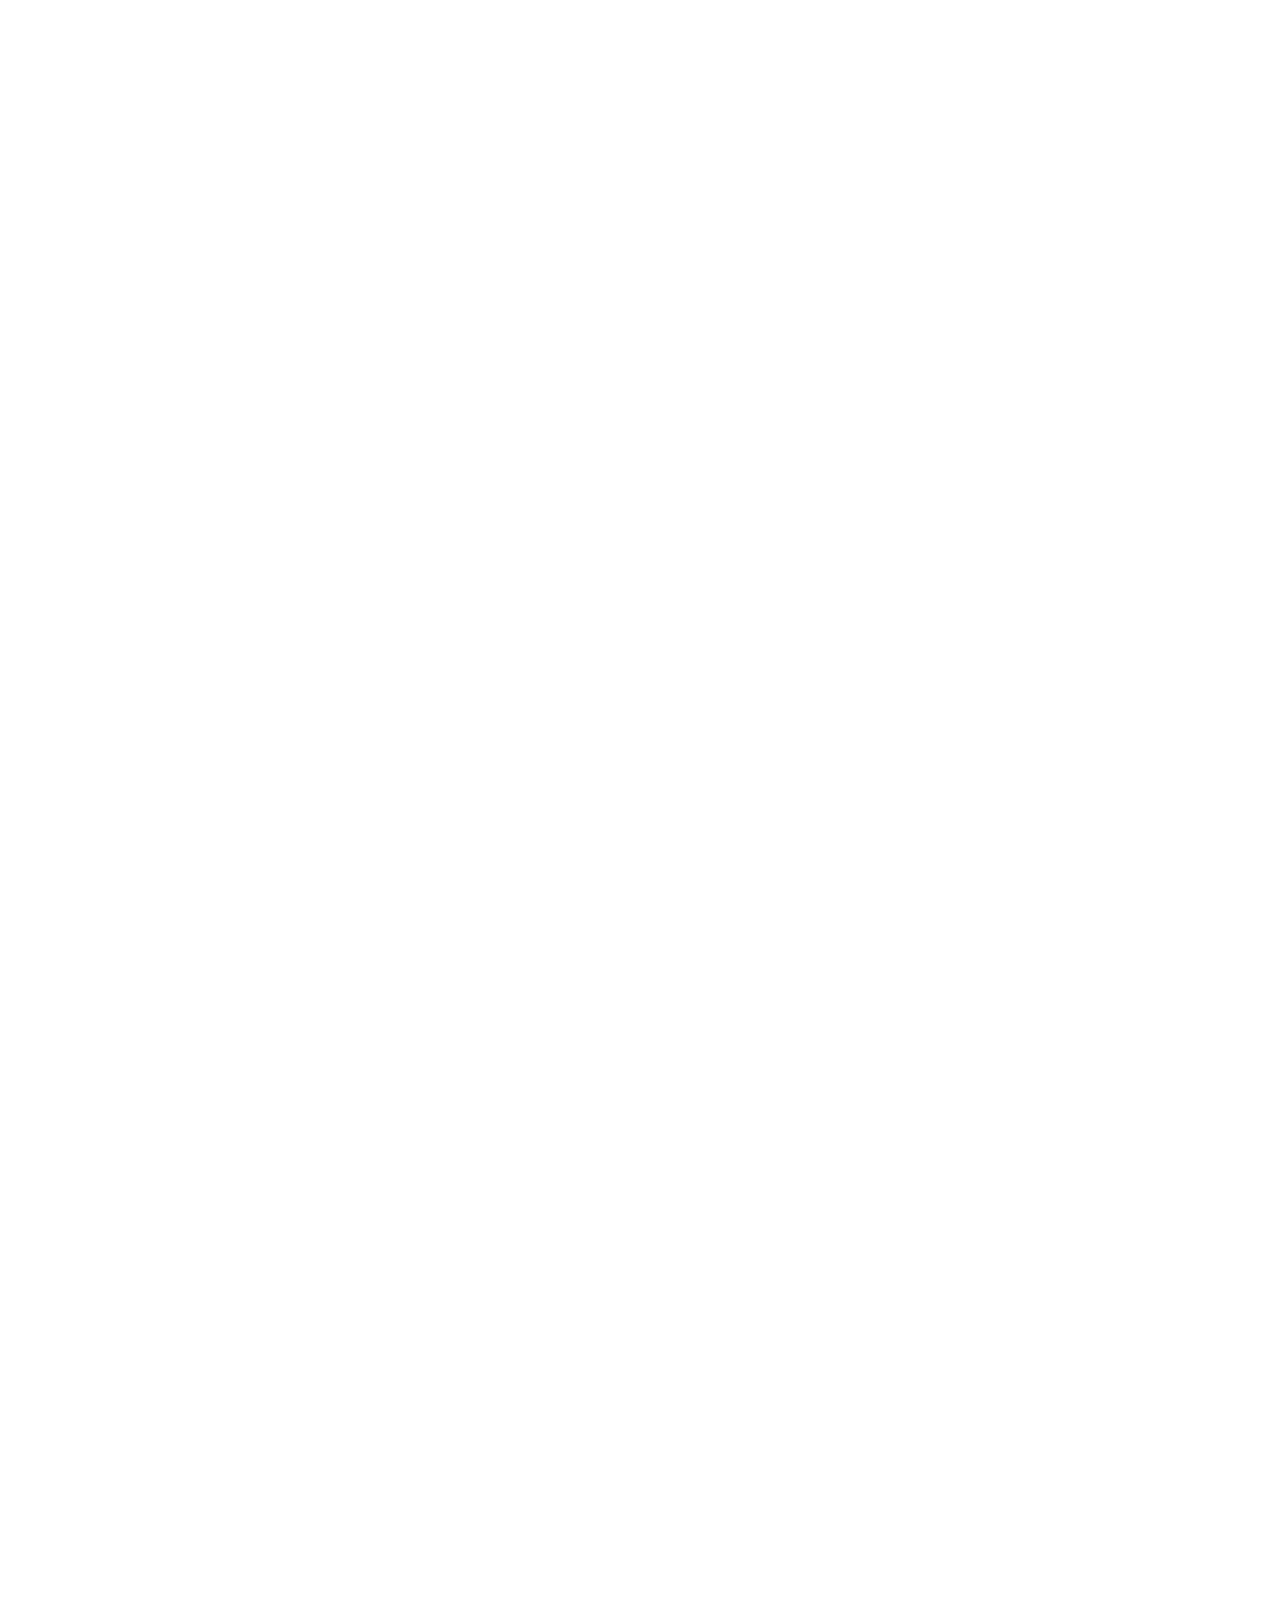
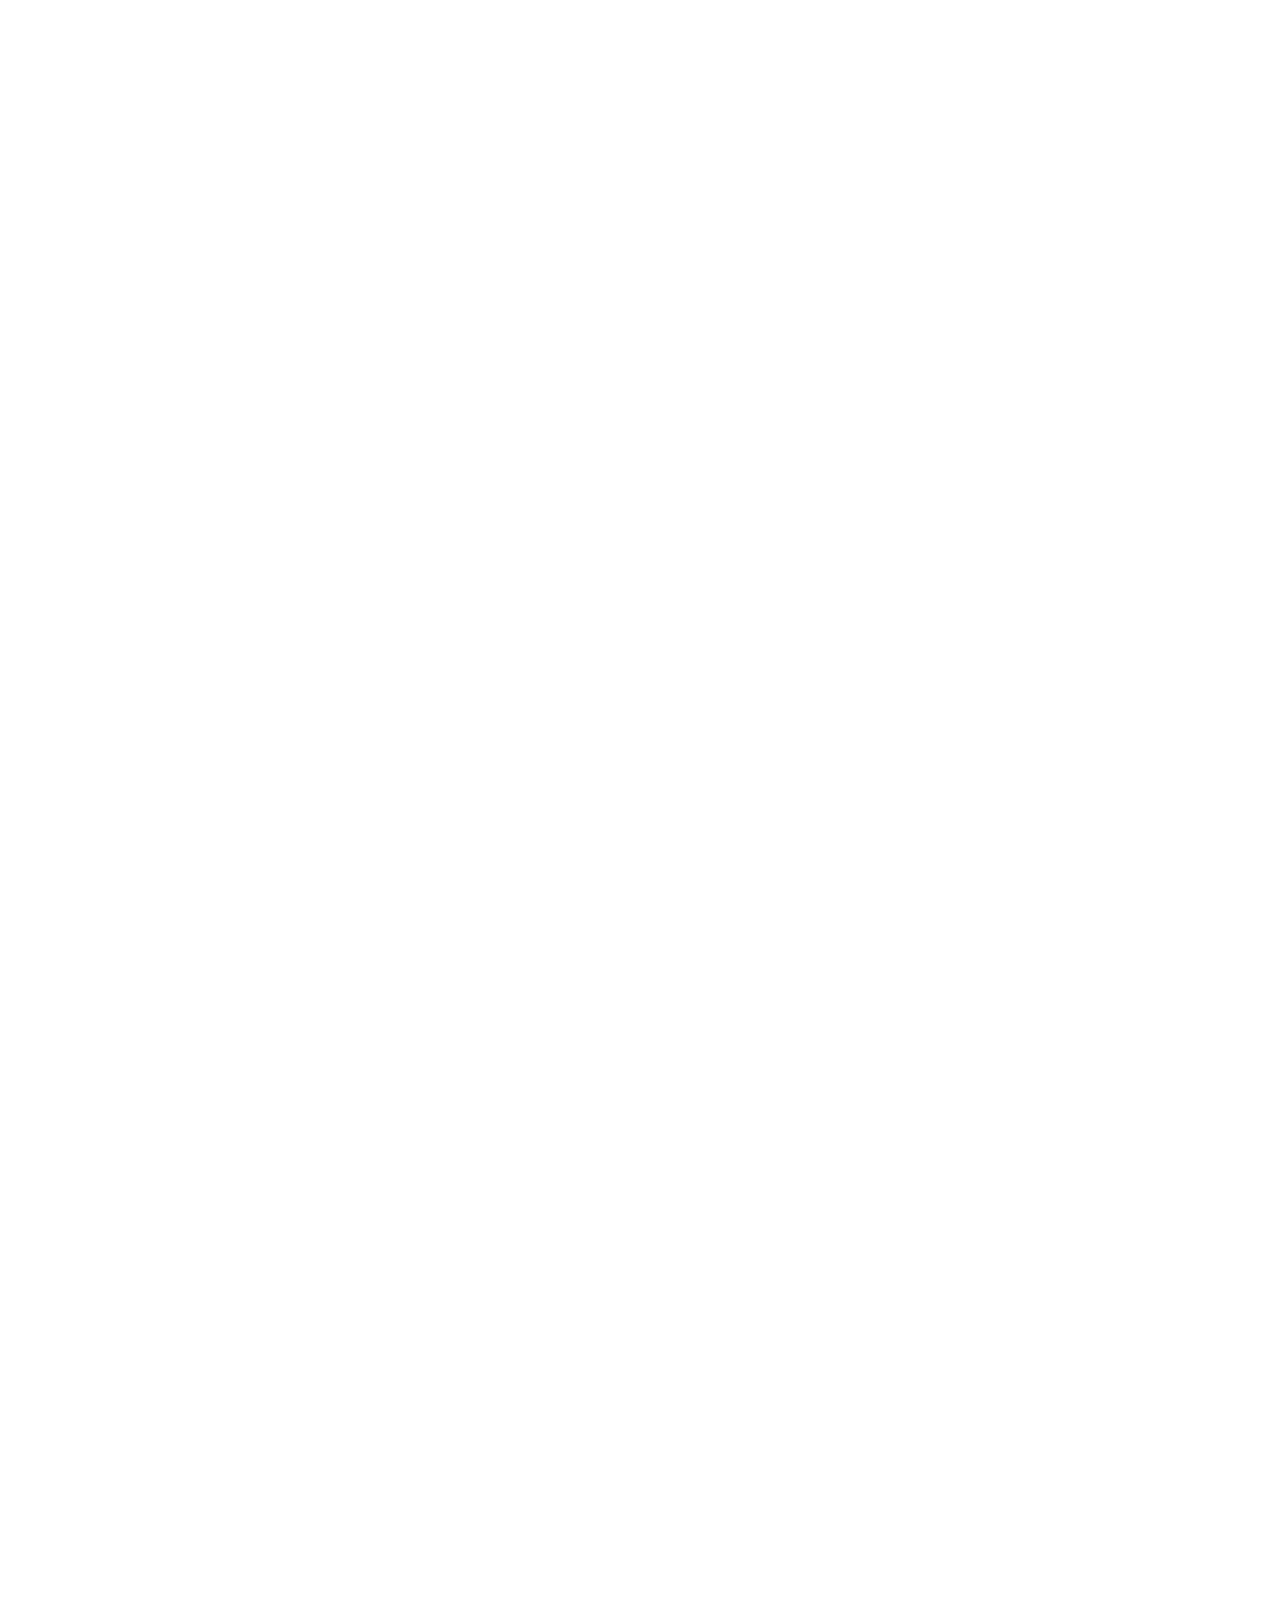
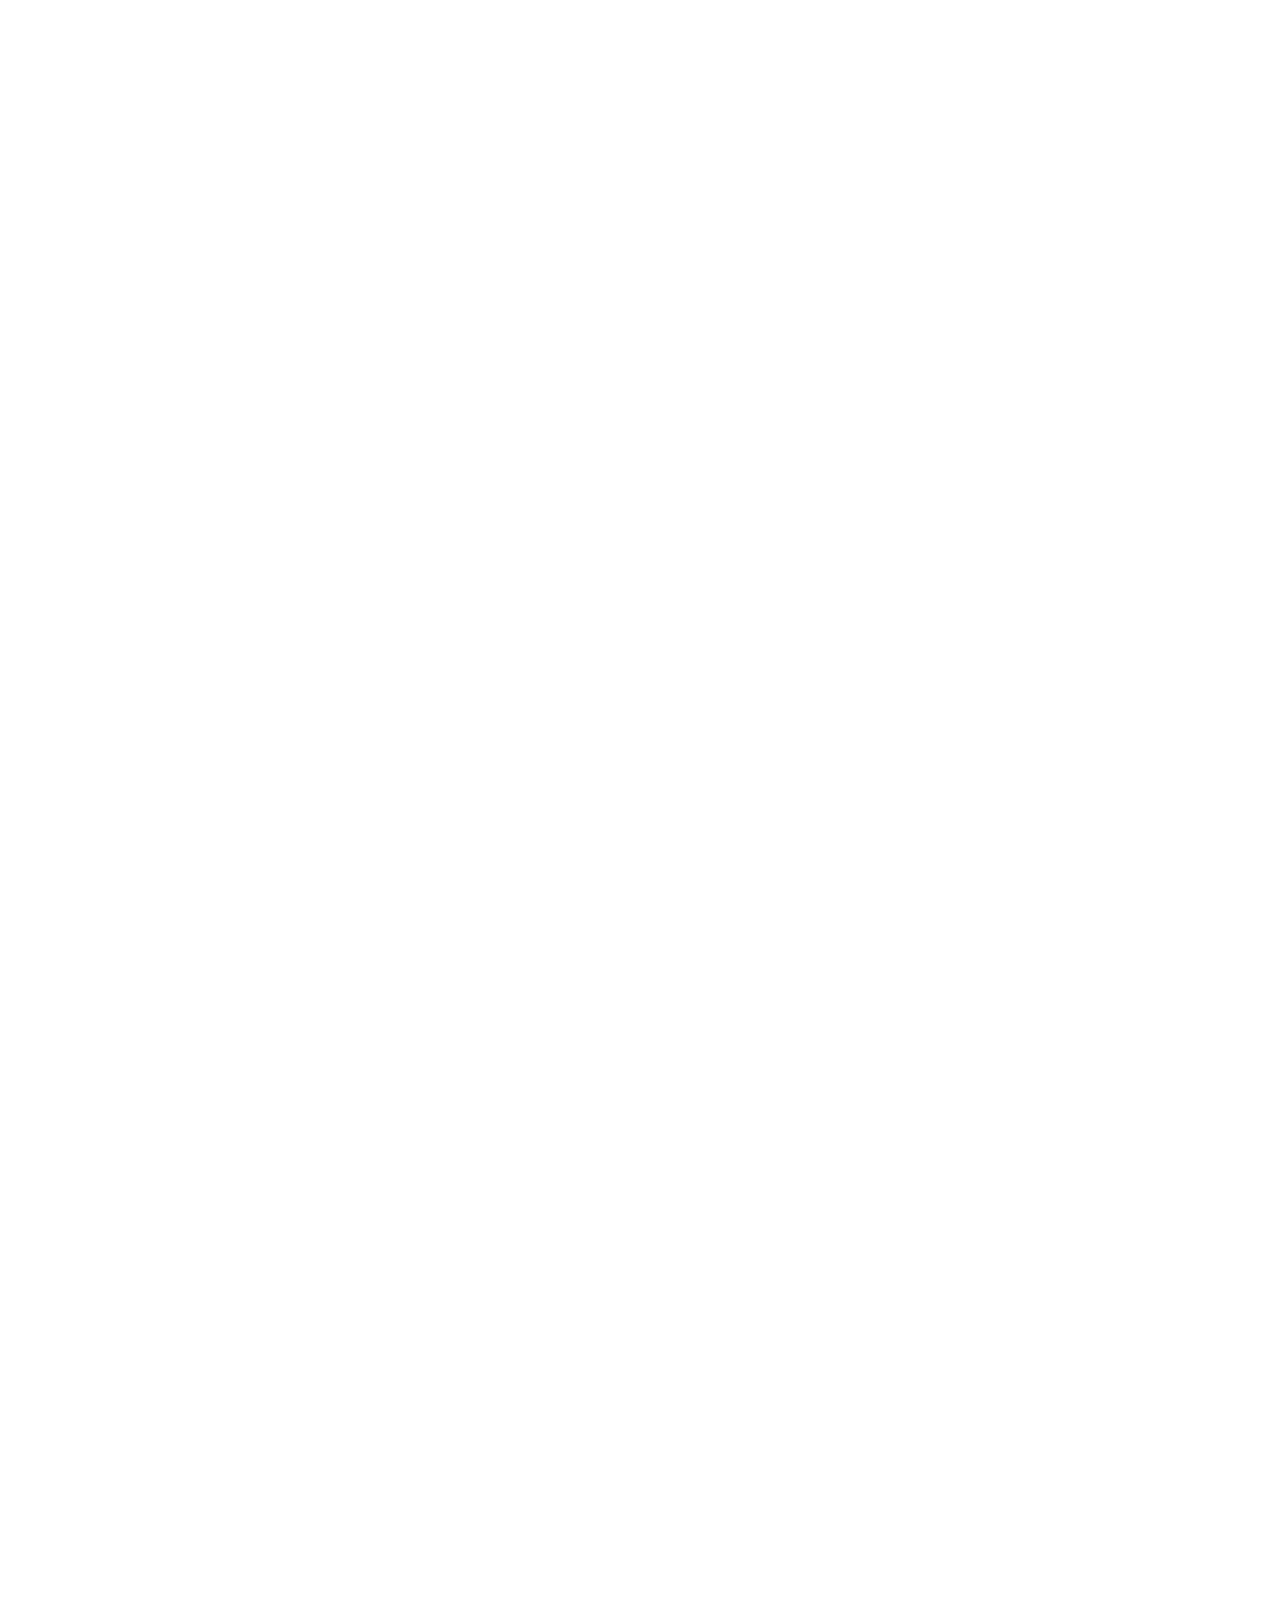
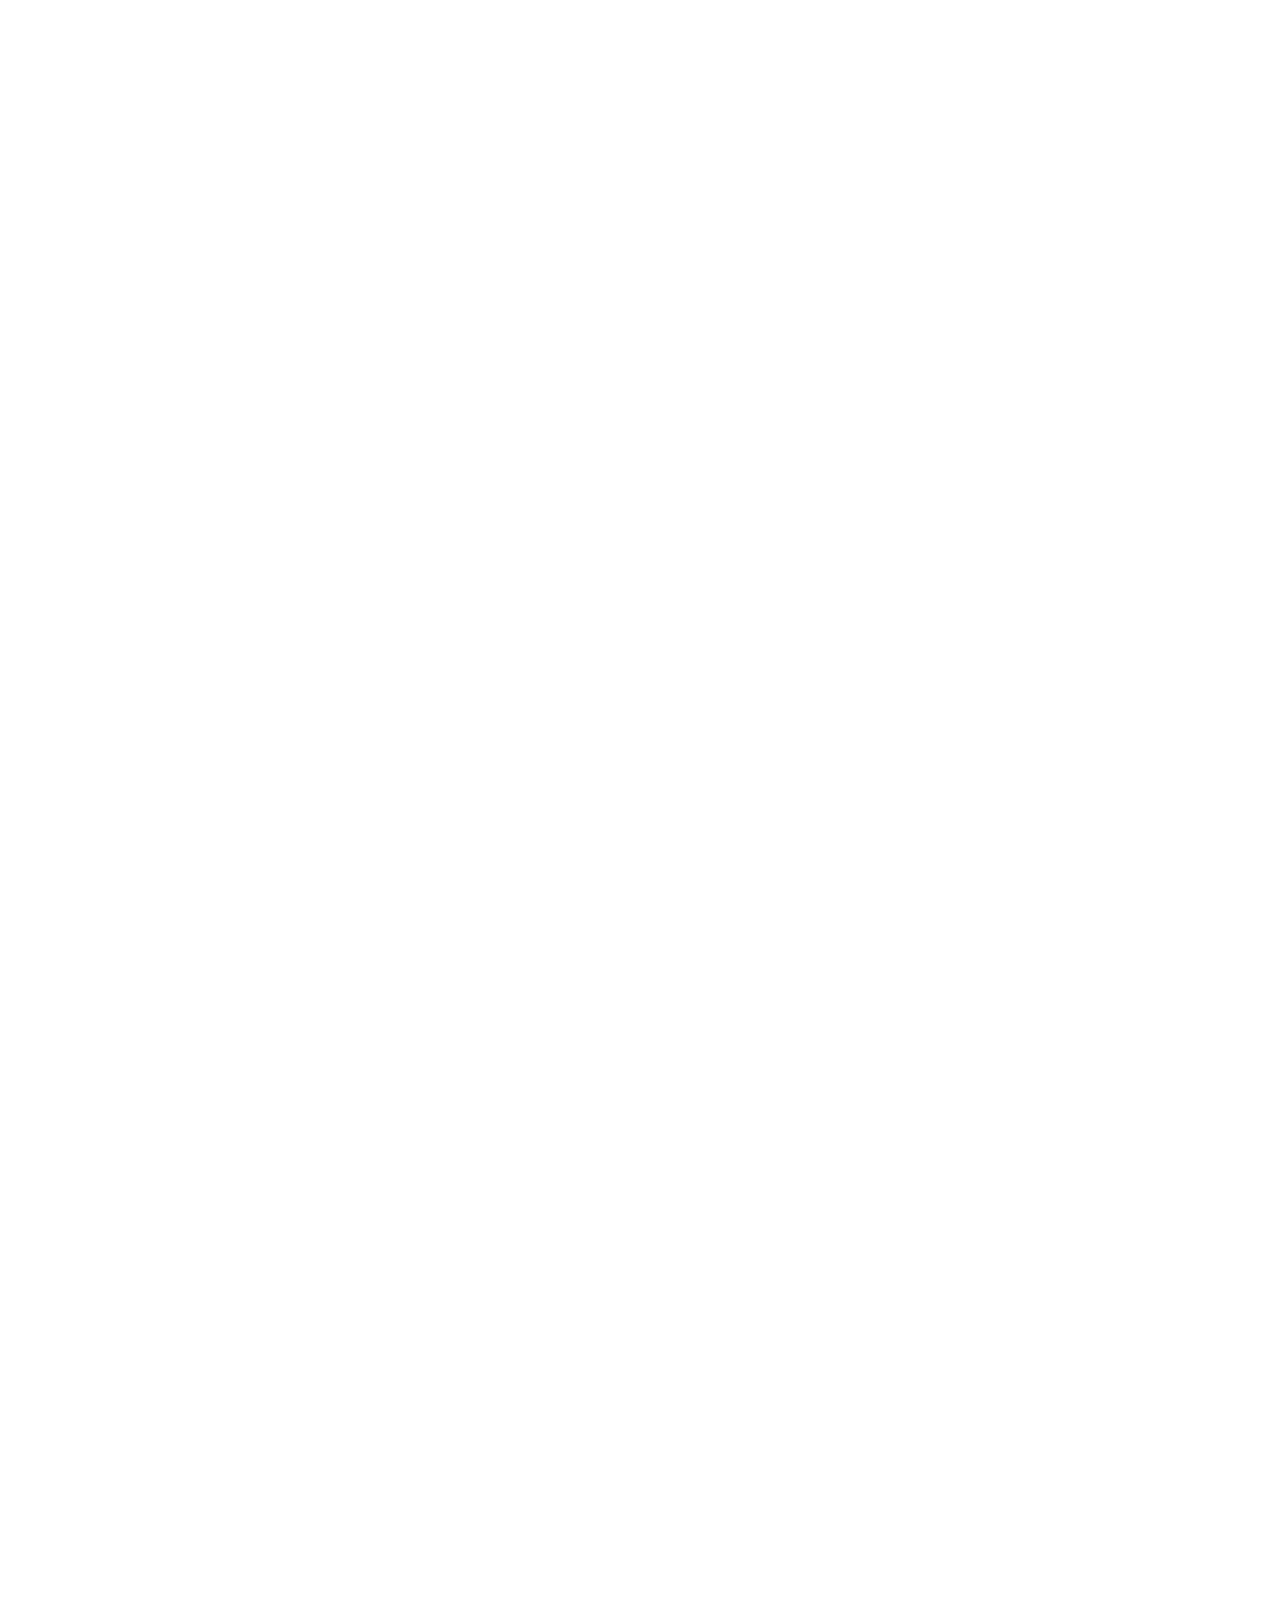
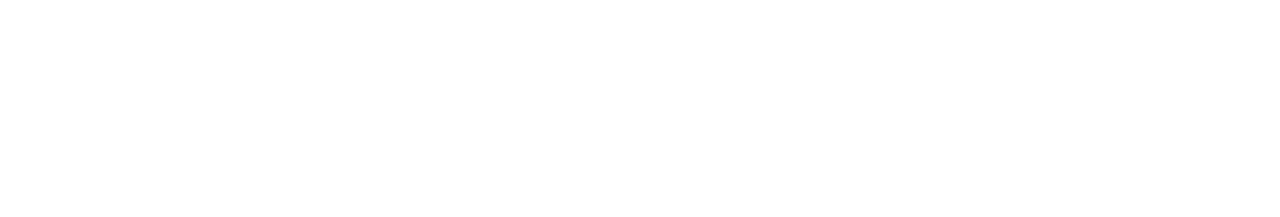
==== protection.html @ bbf572a2 "Add files via upload" ====
﻿<!DOCTYPE html>
<html lang="ru">

<head>
  <meta http-equiv="Content-Type" content="text/html; charset=utf-8">
  <meta name="viewport" content="width=device-width">
  <meta name="format-detection" content="telephone=no">
  <title>
    Квалифицированные юридические услуги по защите прав потребителей
  </title>
  <meta name="description" content="Юристы в сфере трудового права: увольнение, восстановление, отпуска">
  <meta property="og:url" content="">
  <meta property="og:title" content="Квалифицированные юридические услуги по защите прав потребителей">
  <meta property="og:description" content="Юристы в сфере трудового права: увольнение, восстановление, отпуска">

  <meta name="robots" content="index, follow">

  <link rel="shortcut icon" type="image/png" href="images/favicon.svg">

  <link href="libs/animsition.min.css" rel="stylesheet">
  <link rel="stylesheet" type="text/css" href="libs/magnific-popup.css">
  <link rel="stylesheet" href="css/style.css">

  <link rel="apple-touch-icon" sizes="180x180" href="apple-touch-icon.png">
  <link rel="icon" type="image/png" sizes="32x32" href="favicon-32x32.png">
  <link rel="icon" type="image/png" sizes="16x16" href="favicon-16x16.png">
  <link rel="manifest" href="site.webmanifest">
  <link rel="mask-icon" href="safari-pinned-tab.svg" color="#da532c">
  <meta name="msapplication-TileColor" content="#da532c">
  <meta name="theme-color" content="#ffffff">

  <meta property="og:url" content="https://trud-kaliningrad.ru/">
  <meta property="og:type" content="website">
  <meta property="og:title" content="Юридический центр Правовед - юристы по трудовому праву в Калининграде">
  <meta property="og:description" content="Юристы в сфере трудового права: увольнение, восстановление, отпуска">
  <meta property="og:image" content="https://trud-kaliningrad.ru/images/logo.svg">

  <meta name="twitter:card" content="summary_large_image">
  <meta property="twitter:domain" content="trud-kaliningrad.ru">
  <meta property="twitter:url" content="https://trud-kaliningrad.ru/">
  <meta name="twitter:title" content="Юридический центр Правовед - юристы по трудовому праву в Калининграде">
  <meta name="twitter:description" content="Юристы в сфере трудового права: увольнение, восстановление, отпуска">
  <meta name="twitter:image" content="https://trud-kaliningrad.ru/images/logo.svg">

  <!-- Yandex.Metrika counter -->
  <script type="text/javascript">
    (function (m, e, t, r, i, k, a) {
      m[i] = m[i] || function () { (m[i].a = m[i].a || []).push(arguments) };
      m[i].l = 1 * new Date(); k = e.createElement(t), a = e.getElementsByTagName(t)[0], k.async = 1, k.src = r, a.parentNode.insertBefore(k, a)
    })
      (window, document, "script", "https://mc.yandex.ru/metrika/tag.js", "ym");

    ym(88065007, "init", {
      clickmap: true,
      trackLinks: true,
      accurateTrackBounce: true,
      webvisor: true
    });
  </script>
  <!-- /Yandex.Metrika counter -->
  <script
    type="text/javascript">!function () { var t = document.createElement("script"); t.type = "text/javascript", t.async = !0, t.src = 'https://vk.com/js/api/openapi.js?169', t.onload = function () { VK.Retargeting.Init("VK-RTRG-1426148-9aYv3"), VK.Retargeting.Hit() }, document.head.appendChild(t) }();</script>
  <noscript><img src="https://vk.com/rtrg?p=VK-RTRG-1426148-9aYv3" style="position:fixed; left:-999px;"
      alt=""></noscript>
</head>

<body class="protection">
  <noscript>
    <div><img src="watch/88065007" style="position:absolute; left:-9999px;" alt=""></div>
  </noscript>
  <div class="wrapper animsition">
    <div class="header">
      <div class="container">
        <div class="header__items">
          <a href="index.htm" class="header__logo"><img src="images/logo.svg" alt=""></a>
          <div class="header__item">
            <ul class="header__nav">
              <li><a class="animsition-link" href="index.html">Трудовые споры</a></li>
              <li><a class="animsition-link active-page" href="protection.html">Защита прав потребителей</a></li>
              <li><a class="animsition-link" href="#contacts">Контакты</a></li>
            </ul>
            <div class="header__block">
              <div class="header__adres">
                г. Калининград, <br>
                ул. Донского, 17 <br>
                <span>(прием по записи)</span>
              </div>
              <a href="tel:+7(4012)47-02-02" class="header__tel">+7 (4012) 47-02-02</a>
            </div>
          </div>
          <a href="tel:+7(4012)47-02-02" class="header__tel header__tel-mobile">+7 (4012) 47-02-02</a>
          <div class="header__burger">
            <button><span></span></button>
          </div>
        </div>
      </div>
    </div>

    <div class="showcase showcase--mini">
      <div class="container">
        <div class="showcase__block">
          <h1 class="showcase__title">
            Защита прав потребителей: действуем в интересах покупателей и продавцов
          </h1>
          <div class="showcase__info showcase__info--large">
            Наши юристы проконсультируют по всем возникающим вопросам,
            подготовят документы для трудовой инспекции, комиссии, суда
            — заявления, ходатайства, справки, заключения, иски, отзывы и выполнят
            представительские функции&nbsp;Наша компания оказывает профессиональные услуги в области
            защиты прав потребителей. Уже более 10 лет мы стоим на страже интересов
            покупателей и продавцов. Наши клиенты ничем не рискуют – мы выигрываем дела и
            взыскиваем расходы с проигравшей стороны. Оперируем нормами Гражданского
            кодекса РФ, закона о защите прав потребителей, иных нормативных актов. При
            необходимости привлекаем к процессу экспертов.
          </div>
          <div class="showcase__info showcase__info--large">
            <b>Проконсультируем по телефону бесплатно!</b>
          </div>
          <a href="#modal1" class="showcase__btn js-feedback">Записаться</a>
        </div>
      </div>
    </div>

    <div class="showcase__block-btns">
      <p class="showcase__btns-title">
        Вы потребитель или продавец?
      </p>
      <div class="showcase__btns-wrapper">
        <button class="showcase__btn showcase__btn--active" data-content="1">Я потребитель</button>
        <button class="showcase__btn" data-content="2">Я продавец</button>
      </div>
    </div>
    <section id="company" class="company company--mini-margins">
      <div class="container">
        <div class="company__header">
          <h2 class="company__title">
            <p>Защита прав покупателей</p>
          </h2>
        </div>
        <div class="company__items">
          <div class="company__image">
            <img src="images/dogovor.jpg" alt="">
          </div>
          <div class="company__item">
            <div class="company__info">
              Наша команда окажет поддержку на всех стадиях разбирательства с продавцом и компанией, оказывающей услуги.
              Наиболее частые случаи для обращения за помощью к юристам по защите прав потребителей:
            </div>
            <ul class="company__list">
              <li>Недобросовестный продавец игнорирует требования договора и законов;</li>
              <li>Нужно получить компенсацию за вред, добиться выплаты штрафы, пени и неустойки;</li>
              <li>Узнать больше о своих правах при отстаивании интересов при покупке товаров и получении услуг.</li>
            </ul>
            <div class="company__info">
              Закон о защите прав потребителей действительно работает в пользу покупателя, когда за дело берутся опытные
              юристы. <a href="#">Узнать подробнее</a>
            </div>
            <div class="company__info company__info-title">
              Виды защиты прав покупателей:
            </div>
            <ul class="company__list">
              <li>Претензионная работа;</li>
              <li>Обращение в судебные органы.</li>
            </ul>
            <div class="company__info">
              В большинстве случаев можно защитить права потребителя только через суд, подготовив грамотную позицию,
              собрав большое количество документов и потратив много времени.
            </div>
          </div>
        </div>
      </div>
    </section>

    <section id="service" class="service service--mini-title">
      <div class="container">
        <h2 class="service__header">
          <span>Примеры дел</span>
        </h2>
        <!-- <div class="service__text">
          Мы работаем по всем направлениям трудового права.
        </div> -->
        <!-- <div class="service__head">Основные вопросы:</div> -->
        <div class="service__items">
          <a href="https://sudact.ru/regular/doc/FocMoLGCgy65/?regular-txt=закон+о+защите+прав+потребителей&regular-case_doc=&regular-lawchunkinfo=&regular-date_from=&regular-date_to=&regular-workflow_stage=&regular-area=&regular-court=&regular-judge=&_=1655456393141&snippet_pos=1156#snippet"
            class="service__item" target="_blank">
            <div class="service__item-head">Решение № 2-1440/2021 2-1440/2021~М-1107/2021 М-1107/2021 от 25 ноября
              2021 г. по делу № 2-1440/2021:</div>
            <ul>
              <li>
                Взыскание со страховой компании суммы страхового возмещения, неустойки, штрафа, расходов на
                представителя;</li>
            </ul>
          </a>
          <a href="https://sudact.ru/regular/doc/YZ8dyq8aWaNv/?regular-txt=закон+о+защите+прав+потребителей&regular-case_doc=&regular-lawchunkinfo=&regular-date_from=&regular-date_to=&regular-workflow_stage=&regular-area=&regular-court=&regular-judge=&_=1655456393141&snippet_pos=472#snippet"
            target="_blank" class="service__item">
            <div class="service__item-head">Решение № 2-2/122/2021 2-2/122/2021~М-2/119/2021 М-2/119/2021 от 17 ноября
              2021 г. по делу № 2-2/122/2021:</div>
            <ul>
              <li>
                Взыскание по договору долевого участия со строительной компании неустойки, компенсации морального вреда
                и штрафа;
              </li>
            </ul>
          </a>
          <a href="https://sudact.ru/regular/doc/7EhBPPwYf0Zm/?regular-txt=закон+о+защите+прав+потребителей&regular-case_doc=&regular-lawchunkinfo=&regular-date_from=&regular-date_to=&regular-workflow_stage=&regular-area=&regular-court=&regular-judge=&_=1655456393141&snippet_pos=1016#snippet"
            target="_blank" class="service__item">
            <div class="service__item-head">Решение № 2-1498/2021 2-1498/2021~М-1364/2021 М-1364/2021 от 17 ноября
              2021 г. по делу № 2-1498/2021:</div>
            <ul>
              <li>
                Взыскание с продавца автозапчастей стоимости детали, неустойки, компенсации морального вреда, штрафа,
                расходов на представителя.
              </li>
            </ul>
          </a>
        </div>
        <div class="service__btn-wrapper">
          <a href="#modal1" class="service__btn showcase__btn js-feedback">Направить заявку</a>
        </div>
      </div>
    </section>

    <div class="team">
      <div class="container">
        <div class="team__item">
          <div class="team__block">
            Юридический центр Правовед – это сообщество квалифицированных
            специалистов в области трудовых споров
          </div>
          <h2 class="team__title">Команда юристов</h2>
          <div class="team__info">
            Наша команда имеет большой опыт защиты интересов каждой из сторон
            – как работодателей, так и работников. Благодаря этому мы можем
            выстроить оптимальную позицию и собрать аргументы, которые имеют
            определяющее значение для победы в споре.
          </div>
        </div>
      </div>
    </div>

    <div class="work">
      <div class="container">
        <h2 class="work__header">
          <span>Форматы работы</span>
        </h2>
        <div class="work__items">
          <div class="work__item">
            <div class="work__image">
              <img src="images/work-1.svg" alt="">
            </div>
            <div class="work__block">
              <div class="work__head">Устные и письменные консультации</div>
            </div>
          </div>
          <div class="work__item">
            <div class="work__image">
              <img src="images/work-2.svg" alt="">
            </div>
            <div class="work__block">
              <div class="work__head">Правовой анализ документов</div>
            </div>
          </div>
          <div class="work__item">
            <div class="work__image">
              <img src="images/work-3.svg" alt="">
            </div>
            <div class="work__block">
              <div class="work__head">
                Представление интересов клиента в суде
              </div>
            </div>
          </div>
          <div class="work__item">
            <div class="work__image">
              <img src="images/work-4.svg" alt="">
            </div>
            <div class="work__block">
              <div class="work__head">Переговоры от лица клиента</div>
              <div class="work__text">
                с работодателем/работником, профсоюзом, иными лицами
              </div>
            </div>
          </div>
          <div class="work__item">
            <div class="work__image">
              <img src="images/work-5.svg" alt="">
            </div>
            <div class="work__block">
              <div class="work__head">Медиация трудовых конфликтов</div>
              <div class="work__text">
                урегулирование спора на основе добровольного согласия сторон
              </div>
            </div>
          </div>
          <div class="work__item">
            <div class="work__image">
              <img src="images/work-6.svg" alt="">
            </div>
            <div class="work__block">
              <div class="work__head">Иные правовые услуги</div>
              <div class="work__text">
                оказание юридической помощи клиентам
              </div>
            </div>
          </div>
        </div>
        <a href="#modal2" class="work__btn js-feedback">Записаться</a>
      </div>
    </div>

    <section id="price" class="price price--protection">
      <div class="container">
        <h2 class="price__title">Права покупателей</h2>
        <div class="price__text company__info">
          Мы защищаем права покупателя. Вот какими документами оперируем в своей практике:
        </div>
        <div class="price__items">
          <div class="price__item">
            <div class="price__name">Гражданский кодекс РФ;</div>
          </div>
          <div class="price__item">
            <div class="price__name">Закона РФ от 07.02.1992 № 2300-1 «О защите прав потребителей»;</div>
          </div>
          <div class="price__item">
            <div class="price__name">
              Постановление Пленума Верховного Суда РФ от 28.06.2012 № 17 «О рассмотрении судами гражданских дел по
              спорам о защите прав потребителей»;
            </div>
          </div>
          <div class="price__item">
            <div class="price__name">
              Договор купли-продажи или оказания услуг;
            </div>
          </div>
          <div class="price__item">
            <div class="price__name">Экспертиза качества спорного товара или услуги;</div>
          </div>
          <div class="price__item">
            <div class="price__name">
              Чеки, ордера, иные документы и нормативные акты для эффективного выстраивания линии защиты.
            </div>
          </div>
        </div>
        <div class="service__btn-wrapper">
          <a href="#modal1" class="service__btn showcase__btn js-feedback">Направить заявку</a>
        </div>
      </div>
    </section>

    <section id="faq" class="faq">
      <div class="container">
        <h2 class="faq__title">Ответы на типовые вопросы</h2>
        <div class="faq__items">
          <div class="faq__item">
            <div class="faq__header">
              <div class="faq__name">
                Как вернуть или заменить товар ненадлежащего качества?
              </div>
              <div class="faq__strong">
                <svg width="24px" height="24px" viewbox="0 0 24 24" xmlns="http://www.w3.org/2000/svg"
                  xmlns:xlink="http://www.w3.org/1999/xlink">
                  <g stroke="none" stroke-width="1px" fill="none" fill-rule="evenodd" stroke-linecap="square">
                    <g transform="translate(1.000000, 1.000000)" stroke="#cf3535">
                      <path d="M0,11 L22,11"></path>
                      <path d="M11,0 L11,22"></path>
                    </g>
                  </g>
                </svg>
              </div>
            </div>
            <div class="faq__body">
              В течение 14 дней можно вернуть любой товар, если он не входит в специальный перечень или не является
              технически сложным. Бракованный или сломанный – даже по истечении трех лет после приобретения, получив
              взамен новый или денежное возмещение. <br>
              Для возврата нужно обратиться к продавцу с заявлением, приложить подтверждающие покупку документы и ждать
              месяц, когда перечислят деньги за товар. Заявление оставлено без изменения – обращаемся в Роспотребнадзор
              или в суд.
            </div>
          </div>
          <div class="faq__item">
            <div class="faq__header">
              <div class="faq__name">
                Что делать, если услуга была оказана некачественно?
              </div>
              <div class="faq__strong">
                <svg width="24px" height="24px" viewbox="0 0 24 24" xmlns="http://www.w3.org/2000/svg"
                  xmlns:xlink="http://www.w3.org/1999/xlink">
                  <g stroke="none" stroke-width="1px" fill="none" fill-rule="evenodd" stroke-linecap="square">
                    <g transform="translate(1.000000, 1.000000)" stroke="#cf3535">
                      <path d="M0,11 L22,11"></path>
                      <path d="M11,0 L11,22"></path>
                    </g>
                  </g>
                </svg>
              </div>
            </div>
            <div class="faq__body">
              В этом случае получатель услуги вправе потребовать устранения недостатков на безвозмездной основе,
              попросить уменьшить стоимость сервиса, изготовить аналогичную вещь из таких же материалов и с
              соответствующими характеристиками. Следующий вариант – получить возмещение расходов, если самостоятельно
              или с привлечением другой организации устранены недостатки. Если ни один из способов не подошел – оставьте
              заявку на нашем сайте.
            </div>
          </div>
          <div class="faq__item">
            <div class="faq__header">
              <div class="faq__name">
                Сколько действует гарантия на товар?
              </div>
              <div class="faq__strong">
                <svg width="24px" height="24px" viewbox="0 0 24 24" xmlns="http://www.w3.org/2000/svg"
                  xmlns:xlink="http://www.w3.org/1999/xlink">
                  <g stroke="none" stroke-width="1px" fill="none" fill-rule="evenodd" stroke-linecap="square">
                    <g transform="translate(1.000000, 1.000000)" stroke="#cf3535">
                      <path d="M0,11 L22,11"></path>
                      <path d="M11,0 L11,22"></path>
                    </g>
                  </g>
                </svg>
              </div>
            </div>
            <div class="faq__body">
              Гарантия прописывается в талоне или договоре. Если в нем не оговорена конечная дата, а лишь указано: «в
              течение года» или «трех лет», срок отсчитывается со дня покупки или подписания акта приема-передачи. Не
              известен день покупки – отсчитывайте с даты производства. Купленный в сезон товар – с начала сезона. Если
              изделие купили по образцам, то на него распространяется другой отсчет гарантии. О нюансах проконсультируют
              специалисты.
            </div>
          </div>
          <div class="faq__item">
            <div class="faq__header">
              <div class="faq__name">
                Как взыскать неустойку по закону о защите прав потребителей?
              </div>
              <div class="faq__strong">
                <svg width="24px" height="24px" viewbox="0 0 24 24" xmlns="http://www.w3.org/2000/svg"
                  xmlns:xlink="http://www.w3.org/1999/xlink">
                  <g stroke="none" stroke-width="1px" fill="none" fill-rule="evenodd" stroke-linecap="square">
                    <g transform="translate(1.000000, 1.000000)" stroke="#cf3535">
                      <path d="M0,11 L22,11"></path>
                      <path d="M11,0 L11,22"></path>
                    </g>
                  </g>
                </svg>
              </div>
            </div>
            <div class="faq__body">
              Можно взыскать неустойку на основании претензии, а если продавец отказывается, то придется обратиться в
              суд и доказать, что именно такой размер подлежит взысканию, а не другой. На размер компенсации влияют
              основания обращения с требованием об уплате неустойки (от 1% от стоимости товара), категории продукции или
              услуги. Также нужно учитывать требования других нормативных актов, например, о долевом строительстве,
              страховом возмещении, правила перевозки и т.д.
            </div>
          </div>
          <div class="faq__item">
            <div class="faq__header">
              <div class="faq__name">
                Как подать претензию продавцу?
              </div>
              <div class="faq__strong">
                <svg width="24px" height="24px" viewbox="0 0 24 24" xmlns="http://www.w3.org/2000/svg"
                  xmlns:xlink="http://www.w3.org/1999/xlink">
                  <g stroke="none" stroke-width="1px" fill="none" fill-rule="evenodd" stroke-linecap="square">
                    <g transform="translate(1.000000, 1.000000)" stroke="#cf3535">
                      <path d="M0,11 L22,11"></path>
                      <path d="M11,0 L11,22"></path>
                    </g>
                  </g>
                </svg>
              </div>
            </div>
            <div class="faq__body">
              Претензия оформляется в свободной форме с указанием получателя, отправителя, сути документа. Направление
              возможно почтой, допускается личное вручение. Но есть требования к обязательной информации, которая должна
              в ней присутствовать, соблюдению некоторых условий. Иначе отправитель не сможет доказать вручение
              претензии. А это будет классифицироваться как несоблюдение досудебного порядка разрешения конфликта.
            </div>
          </div>
          <div class="faq__item">
            <div class="faq__header">
              <div class="faq__name">
                Как вернуть товар в Интернет-магазин?
              </div>
              <div class="faq__strong">
                <svg width="24px" height="24px" viewbox="0 0 24 24" xmlns="http://www.w3.org/2000/svg"
                  xmlns:xlink="http://www.w3.org/1999/xlink">
                  <g stroke="none" stroke-width="1px" fill="none" fill-rule="evenodd" stroke-linecap="square">
                    <g transform="translate(1.000000, 1.000000)" stroke="#cf3535">
                      <path d="M0,11 L22,11"></path>
                      <path d="M11,0 L11,22"></path>
                    </g>
                  </g>
                </svg>
              </div>
            </div>
            <div class="faq__body">
              Есть общие правила к возврату товара, среди которых сохранение товарного вида изделия, его потребительских
              свойств, предоставление подтверждающего факт оплаты документа. Также каждый интернет-магазин устанавливает
              свои требования, изучение которых позволит обменять продукцию или вернуть уплаченные за него деньги.
            </div>
          </div>
          <div class="faq__item">
            <div class="faq__header">
              <div class="faq__name">
                Можно ли вернуть товар надлежащего качества?
              </div>
              <div class="faq__strong">
                <svg width="24px" height="24px" viewbox="0 0 24 24" xmlns="http://www.w3.org/2000/svg"
                  xmlns:xlink="http://www.w3.org/1999/xlink">
                  <g stroke="none" stroke-width="1px" fill="none" fill-rule="evenodd" stroke-linecap="square">
                    <g transform="translate(1.000000, 1.000000)" stroke="#cf3535">
                      <path d="M0,11 L22,11"></path>
                      <path d="M11,0 L11,22"></path>
                    </g>
                  </g>
                </svg>
              </div>
            </div>
            <div class="faq__body">
              Да, можно. Но только если товар не употребляли, не использовали, сохранили его презентабельный вид,
              потребительские свойства. На месте все пломбы и ярлыки. Не забудьте приложить чек!
            </div>
          </div>
        </div>
      </div>
    </section>

    <section id="review" class="review">
      <div class="container">
        <h2 class="review__header">
          <span>Отзывы</span>
        </h2>
        <div class="review__info">
          <p>Нам доверяют.</p>
          <p>Объективный показатель качества работы – отзывы клиентов.</p>
        </div>
        <div class="review__items">
          <div class="review__item">
            <img src="images/review-1.svg" alt="">
          </div>
          <div class="review__item">
            <img src="images/review-2.svg" alt="">
          </div>
          <div class="review__item">
            <img src="images/review-3.svg" alt="">
          </div>
        </div>
      </div>
    </section>

    <section id="contacts" class="contacts">
      <div class="container">
        <div class="contacts__items">
          <div class="contacts__item">
            <h2 class="contacts__title">Контакты</h2>
            <div class="contacts__adres">
              г. Калининград, ул. Донского, 17
            </div>
            <a href="tel:+7(4012)47-02-02" class="contacts__tel">+7 (4012) 47-02-02</a>
            <a href="mailto:jurist@trud-kaliningrad.ru" class="contacts__mail">jurist@trud-kaliningrad.ru</a>
          </div>
          <div class="contacts__map container-fluid">
            <div id="map"></div>
          </div>
        </div>
      </div>
    </section>

    <div class="footer">
      <div class="container">
        <div class="footer__items">
          <a href="#" class="footer__logo"><img src="images/logo-footer.webp" alt=""></a>
          <ul class="footer__nav">
            <li><a class="animsition-link" href="index.html">Трудовые споры</a></li>
            <li><a class="animsition-link active-page" href="protection.html">Защита прав потребителей</a></li>
            <li><a class="animsition-link" href="#contacts">Контакты</a></li>
          </ul>
        </div>
      </div>
    </div>
  </div>

  <div class="popup mfp-hide" id="modal1">
    <div class="popup_header">
      <div class="x-btn" title="Close">×</div>
    </div>
    <div class="popup_content">
      <form>
        <input type="hidden" name="site_id" value="1008">
        <input type="hidden" name="form_id" value="10081">
        <script>document.write('<input type="hidden" name="referer" value="' + window.location + '">')</script>
        <input type="hidden" name="recaptcha_version" value="">
        <input type="hidden" name="recaptcha_response" value="">
        <div class="popup_content_title">Запись на консультацию</div>
        <div class="popup_content_subtitle">Оставьте свои контактные данные и мы сразу перезвоним вам</div>
        <input class="popup-phone" name="phone" type="tel" tabindex="-1" placeholder="+7 (___) ___-____">
        <div class="recaptcha-container"></div>
        <input class="feedback" type="submit" value="Отправить">
      </form>
    </div>
    <div class="close-btn popup-close">Закрыть</div>
  </div>
  <div class="popup mfp-hide" id="modal2">
    <div class="popup_header">
      <div class="x-btn" title="Close">×</div>
    </div>
    <div class="popup_content">
      <form>
        <input type="hidden" name="site_id" value="1008">
        <input type="hidden" name="form_id" value="10082">
        <script>document.write('<input type="hidden" name="referer" value="' + window.location + '">')</script>
        <input type="hidden" name="recaptcha_version" value="">
        <input type="hidden" name="recaptcha_response" value="">
        <div class="popup_content_title">Запись на консультацию</div>
        <div class="popup_content_subtitle">Оставьте свои контактные данные и мы сразу перезвоним вам</div>
        <input class="popup-phone" name="phone" type="tel" tabindex="-1" placeholder="+7 (___) ___-____">
        <div class="recaptcha-container"></div>
        <input class="feedback" type="submit" value="Отправить">
      </form>
    </div>
    <div class="close-btn popup-close">Закрыть</div>
  </div>

  <script src="libs/jquery/jquery-3.2.1.min.js"></script>
  <script src="libs/animsition.min.js"></script>
  <script src="libs/jquery.magnific-popup.js" type="text/javascript"></script>
  <script src="libs/jquery.maskedinput.min.js"></script>
  <script src="js/main.js"></script>
  <script src="libs/site.js"></script>

  <script>
    setTimeout(function () {
      var elem = document.createElement("script");
      elem.type = "text/javascript";
      elem.src =
        "https://api-maps.yandex.ru/services/constructor/1.0/js/?um=constructor%3A6d745280771e7a4d2c88b1f30ea80df94840886dc62e90fa0bb32129157515e5&amp;id=map&amp;width=100%&amp;height=100%&amp;lang=ru_RU&amp;scroll=false";
      var div = document.getElementById("map");
      div.after(elem);
    }, 4000);
  </script>
</body>

</html>
---- css/style.css ----
@font-face {
	font-family: 'Roboto';
	src: url('../fonts/Roboto-Medium.woff2') format('woff2'), url('../fonts/Roboto-Medium.woff') format('woff');
	font-weight: 500;
	font-style: normal;
	font-display: swap;
}

@font-face {
	font-family: 'Open Sans';
	src: url('../fonts/OpenSans-Regular.woff2') format('woff2'), url('../fonts/OpenSans-Regular.woff') format('woff');
	font-weight: normal;
	font-style: normal;
	font-display: swap;
}

@font-face {
	font-family: 'Orchidea Pro';
	src: url('../fonts/OrchideaPro-SemiBold.woff2') format('woff2'), url('../fonts/OrchideaPro-SemiBold.woff') format('woff');
	font-weight: 600;
	font-style: normal;
	font-display: swap;
}

@font-face {
	font-family: 'Orchidea Pro';
	src: url('../fonts/OrchideaPro-Regular.woff2') format('woff2'), url('../fonts/OrchideaPro-Regular.woff') format('woff');
	font-weight: normal;
	font-style: normal;
	font-display: swap;
}

@font-face {
	font-family: 'Orchidea Pro';
	src: url('../fonts/OrchideaPro-Bold.woff2') format('woff2'), url('../fonts/OrchideaPro-Bold.woff') format('woff');
	font-weight: bold;
	font-style: normal;
	font-display: swap;
}

* {
	padding: 0;
	margin: 0;
	box-sizing: border-box;
}

button,
input,
textarea {
	-moz-appearance: none;
	appearance: none;
	-webkit-appearance: none;
	font-family: inherit;
}

button:focus {
	box-shadow: none !important;
}

*:focus {
	outline: none;
}

body {
	font-family: 'Open Sans';
	font-weight: 400;
	color: #282222;
	overflow-x: hidden;
}

@media screen and (max-width: 991px) {
	body.active {
		overflow: hidden;
	}
}

a {
	display: inline-block;
	font: inherit;
	color: inherit;
	transition: 300ms;
	text-decoration: none;
}

a:hover {
	text-decoration: none;
}

img {
	max-width: 100%;
	max-height: 100%;
}

a img {
	border: none;
	outline: none;
}

ul {
	margin: 0;
	padding: 0;
	list-style: none;
}

.container {
	max-width: 1159px;
	margin: 0 auto;
}

.active-page {
	color: #cf3434;
}

@media screen and (max-width: 1260px) {
	.container {
		width: 970px;
	}
}

@media screen and (max-width: 991px) {
	.container {
		width: 750px;
	}
}

@media screen and (max-width: 767px) {
	.container {
		width: 100%;
		padding: 0 20px;
	}
}

.wrapper {
	position: relative;
	overflow: hidden;
	background-color: #fff;
}

.header {
	position: fixed;
	background: #fff;
	padding: 5px 0 9px 0;
	z-index: 200;
	top: 0;
	left: 0;
	right: 0;
	width: 100%;
	margin: 0 auto;
}

@media screen and (max-width: 991px) {
	.header {
		padding: 10px 0;
	}
}

.header__items {
	display: flex;
	align-items: center;
}

@media screen and (max-width: 991px) {
	.header__items {
		justify-content: space-between;
		width: 100%;
	}
}

.header__logo {
	display: flex;
	align-items: center;
	justify-content: center;
	width: 120px;
	min-width: 120px;
	margin-right: 54px;
}

@media screen and (max-width: 1260px) {
	.header__logo {
		margin-right: 20px;
	}
}

@media screen and (max-width: 991px) {
	.header__logo {
		position: relative;
		z-index: 250;
		margin-right: 0;
	}
}

.header__item {
	display: flex;
	align-items: center;
	justify-content: space-between;
	width: 100%;
}

@media screen and (max-width: 991px) {
	.header__item {
		flex-direction: column;
		justify-content: space-between;
		min-height: 100vh;
		height: 100%;
		min-height: 0;
		width: 100%;
		background: rgba(255, 255, 255, 0.95);
		position: fixed;
		top: 0;
		transform: translateX(100%);
		z-index: -1;
		left: 0;
		transition: 300ms;
		padding: 60px 0 60px 0;
	}
	.header__item.active {
		z-index: 200;
		transform: translateX(0);
	}
}

@media screen and (max-width: 639px) {
	.header__item {
		padding: 100px 0 60px 0;
	}
}

.header__block {
	display: flex;
	align-items: center;
}

@media screen and (max-width: 991px) {
	.header__block {
		display: block;
	}
}

.header__nav {
	display: flex;
	align-items: center;
}

@media screen and (max-width: 991px) {
	.header__nav {
		display: block;
		margin-bottom: 20px;
	}
}

.header__nav li {
	margin-right: 35px;
}

@media screen and (max-width: 1260px) {
	.header__nav li {
		margin-right: 20px;
	}
}

@media screen and (max-width: 991px) {
	.header__nav li {
		margin-right: 0;
		margin-bottom: 24px;
	}
	.header__nav li:last-child {
		margin-bottom: 0;
	}
}

.header__nav li:last-child {
	margin-right: 0;
}

.header__nav li a {
	font-size: 15px;
}

@media (min-width: 991px) {
	.header__nav li a:hover {
		color: #cf3434;
	}
}

@media screen and (max-width: 1260px) {
	.header__nav li a {
		font-size: 15px;
	}
}

@media screen and (max-width: 991px) {
	.header__nav li a {
		font-size: 20px;
		text-align: center;
		display: block;
	}
}

.header__adres {
	font-size: 16px;
	margin-right: 70px;
	text-align: right;
}

@media screen and (max-width: 1260px) {
	.header__adres {
		font-size: 15px;
		margin-right: 25px;
	}
}

@media screen and (max-width: 991px) {
	.header__adres {
		margin-right: 0;
		margin-bottom: 10px;
	}
	.header__adres br {
		display: none;
	}
}

@media screen and (max-width: 364px) {
	.header__adres {
		font-size: 13px;
		text-align: center;
	}
}

.header__adres span {
	font-size: 14px;
}

@media screen and (max-width: 991px) {
	.header__adres span {
		display: inline;
		font-size: 13px;
	}
}

@media screen and (max-width: 324px) {
	.header__adres span {
		display: block;
	}
}

.header__tel {
	font-size: 14px;
	padding-right: 30px;
	transition: 0.3s;
}

@media (min-width: 991px) {
	.header__tel:hover {
		color: #b12a2a;
	}
}

@media screen and (max-width: 1260px) {
	.header__tel {
		padding-right: 15px;
	}
}

@media screen and (max-width: 991px) {
	.header__tel {
		padding-right: 0;
		text-align: center;
		display: block;
	}
}

.header__tel-mobile {
	display: none;
}

@media screen and (max-width: 991px) {
	.header__tel-mobile {
		display: block;
		font-size: 16px;
	}
}

@media screen and (max-width: 767px) {
	.header__tel-mobile {
		font-size: 14px;
	}
}

.header__burger {
	display: none;
	width: 28px;
}

@media screen and (max-width: 991px) {
	.header__burger {
		display: block;
		position: relative;
		z-index: 250;
	}
}

.header__burger button {
	display: block;
	cursor: pointer;
	padding: 12px 0;
	border: none;
	outline: none;
	background: none;
}

.header__burger button span {
	position: relative;
	display: block;
	width: 28px;
	height: 3px;
	background: #000;
	transition: all 0.2s ease-in-out;
}

.header__burger button span:before,
.header__burger button span:after {
	content: '';
	width: 28px;
	height: 3px;
	position: absolute;
	left: 0;
	background: #000;
	transition: all 0.2s ease-in-out;
}

.header__burger button span:before {
	top: -8px;
}

.header__burger button span:after {
	top: 8px;
}

.header__burger button.active span {
	background: transparent;
}

.header__burger button.active span:before {
	transform: rotate(45deg) translate(5px, 6px);
}

.header__burger button.active span:after {
	transform: rotate(-45deg) translate(5px, -6px);
}

.showcase {
	padding: 302px 0 214px 0;
	background: url('../images/showcase.webp') no-repeat;
	background-size: cover;
	background-position: center;
	position: relative;
}

.showcase--mini {
	padding: 214px 0 214px 0;
	background: url('../images/yur.jpg') no-repeat;
}

@media screen and (max-width: 767px) {
	.showcase {
		padding: 268px 0 315px 0;
	}
}

@media screen and (max-width: 767px) {
	.showcase::before {
		content: '';
		display: block;
		width: 100%;
		height: 100%;
		position: absolute;
		background: linear-gradient(to bottom, #ededed, rgba(184, 184, 184, 0.5));
		background-color: unset;
		top: 0;
		left: 0;
	}
}

.showcase__title {
	font-size: 40px;
	font-family: 'Orchidea Pro';
	font-weight: 700;
	margin-bottom: 16px;
	max-width: 600px;
}

@media screen and (max-width: 767px) {
	.showcase__title {
		font-size: 30px;
	}
}

.showcase__info {
	font-size: 16px;
	line-height: 28px;
	max-width: 560px;
	margin-bottom: 55px;
}

.showcase__info--large {
	max-width: 620px;
	margin-bottom: 40px;
}

@media screen and (max-width: 767px) {
	.showcase__info {
		font-size: 14px;
		line-height: 19px;
		max-width: 100%;
	}
}

.showcase__btn {
	display: flex;
	align-items: center;
	justify-content: center;
	width: 298px;
	height: 52px;
	color: #fff;
	border-radius: 4px;
	background-color: #cf3434;
	font-weight: 600;
	font-family: 'Orchidea Pro';
	font-size: 16px;
}

@media screen and (max-width: 767px) {
	.showcase__btn {
		width: 272px;
		height: 50px;
		margin: 0 auto;
	}
}

@media (min-width: 991px) {
	.showcase__btn:hover {
		background-color: #b12a2a;
	}
}

@media screen and (max-width: 991px) {
	.showcase__block {
		max-width: 620px;
		margin: 0 auto;
		position: relative;
		z-index: 20;
	}
}

@media screen and (max-width: 767px) {
	.showcase__block {
		text-align: center;
		max-width: 100%;
	}
}

.company {
	padding: 120px 0;
}

@media screen and (max-width: 1260px) {
	.company {
		padding: 100px 0;
	}
}

@media screen and (max-width: 991px) {
	.company {
		padding: 80px 0;
	}
}

@media screen and (max-width: 767px) {
	.company {
		padding: 30px 0 60px 0;
	}
}

.company__header {
	position: relative;
	display: flex;
	align-items: center;
	justify-items: flex-end;
	margin-bottom: 35px;
}

@media screen and (max-width: 1260px) {
	.company__header {
		margin-bottom: 25px;
	}
}

.company__header::before {
	content: '';
	display: block;
	height: 3px;
	width: 115%;
	background-color: #cf3535;
	position: absolute;
	top: 50%;
	right: 0;
	transform: translate(0, -50%);
}

@media screen and (max-width: 1260px) {
	.company__header::before {
		width: 100%;
	}
}

.company__title {
	font-size: 32px;
	background: #fff;
	position: relative;
	z-index: 5;
	display: inline-block;
	padding-left: 90px;
	margin-right: 0;
	margin-left: auto;
	font-weight: 400;
	text-align: right;
	font-family: 'Orchidea Pro';
}

@media screen and (max-width: 1260px) {
	.company__title {
		padding-left: 60px;
	}
}

@media screen and (max-width: 767px) {
	.company__title {
		font-size: 25px;
		padding-left: 20px;
	}
}

.company__items {
	display: flex;
	align-items: flex-start;
	justify-content: space-between;
	transform: translateX(-200px);
}

@media screen and (max-width: 1260px) {
	.company__items {
		transform: none;
	}
}

@media screen and (max-width: 1260px) {
	.company__items {
		align-items: stretch;
	}
}

@media screen and (max-width: 991px) {
	.company__items {
		display: block;
	}
}

.company__image {
	display: flex;
	align-items: center;
	justify-content: center;
	width: 671px;
	min-width: 671px;
	margin-right: 60px;
}

@media screen and (max-width: 1260px) {
	.company__image {
		min-width: 450px;
		width: 450px;
		margin-right: 40px;
	}
	.company__image img {
		width: 100%;
		height: 100%;
		-o-object-fit: cover;
		object-fit: cover;
	}
}

@media screen and (max-width: 991px) {
	.company__image {
		min-width: auto;
		width: 100%;
		max-height: 400px;
		overflow: hidden;
		margin-right: 0;
		margin-bottom: 20px;
	}
}

@media screen and (max-width: 767px) {
	.company__image {
		display: none;
	}
}

.company__item {
	min-width: 630px;
	width: 630px;
}

@media screen and (max-width: 1260px) {
	.company__item {
		min-width: auto;
		width: 100%;
	}
}

.company__info {
	font-size: 16px;
	line-height: 26px;
	margin-bottom: 60px;
}

@media screen and (max-width: 1260px) {
	.company__info {
		margin-bottom: 30px;
	}
}

@media screen and (max-width: 767px) {
	.company__info {
		font-size: 14px;
		line-height: 24px;
		margin-bottom: 35px;
	}
}

.company__list li {
	font-size: 16px;
	line-height: 26px;
	margin-bottom: 20px;
	display: flex;
	align-items: flex-start;
}

@media screen and (max-width: 767px) {
	.company__list li {
		font-size: 14px;
		line-height: 24px;
		margin-bottom: 10px;
	}
}

.company__list li::before {
	content: '';
	border-radius: 4px;
	width: 20px;
	height: 20px;
	min-width: 20px;
	border: 3px solid #cf3434;
	margin-right: 35px;
	transform: translateY(4px);
}

@media screen and (max-width: 1260px) {
	.company__list li::before {
		margin-right: 20px;
	}
}

@media screen and (max-width: 767px) {
	.company__list li::before {
		margin-right: 15px;
	}
}

.company__list li:last-child {
	margin-bottom: 0;
}

.service {
	margin-bottom: 130px;
}

@media screen and (max-width: 1260px) {
	.service {
		margin-bottom: 100px;
	}
}

@media screen and (max-width: 991px) {
	.service {
		margin-bottom: 80px;
	}
}

@media screen and (max-width: 767px) {
	.service {
		margin-bottom: 60px;
	}
}

.service__header {
	position: relative;
	margin-bottom: 30px;
}

.service__header::before {
	content: '';
	display: block;
	position: absolute;
	top: 50%;
	transform: translate(0, -50%);
	height: 3px;
	width: 100%;
	left: 0;
	background: #cf3535;
}

.service__header span {
	font-size: 32px;
	font-family: 'Orchidea Pro';
	padding-right: 60px;
	background: #fff;
	font-weight: 400;
	position: relative;
	z-index: 20;
}

@media screen and (max-width: 991px) {
	.service__header span {
		padding-right: 40px;
	}
}

@media screen and (max-width: 991px) {
	.service__header span {
		font-size: 25px;
		padding-right: 10px;
	}
}

.service__text {
	font-size: 16px;
	line-height: 22px;
	margin-bottom: 5px;
}

@media screen and (max-width: 991px) {
	.service__text {
		font-size: 14px;
		line-height: 20px;
	}
}

.service__head {
	font-size: 16px;
	line-height: 22px;
	margin-bottom: 30px;
}

@media screen and (max-width: 991px) {
	.service__head {
		font-size: 14px;
		line-height: 20px;
		margin-bottom: 20px;
	}
}

.service__items {
	display: flex;
	justify-content: space-between;
}

@media screen and (max-width: 991px) {
	.service__items {
		display: block;
	}
}

.service__item {
	box-shadow: 4px 4px 25px 0px rgba(0, 0, 0, 0.1);
	border-color: #f0f0f0;
	border-radius: 4px;
	margin-right: 30px;
	transition: 0.3s;
}

@media (min-width: 991px) {
	.service__item:hover {
		box-shadow: 4px 4px 25px 0px rgba(0, 0, 0, 0.3);
	}
}

@media screen and (max-width: 1260px) {
	.service__item {
		margin-right: 20px;
	}
}

@media screen and (max-width: 991px) {
	.service__item {
		margin-right: 0;
		margin-bottom: 15px;
	}
	.service__item:last-child {
		margin-bottom: 0;
	}
}

.service__item:last-child {
	margin-right: 0;
}

.service__item-head {
	border-bottom: 3px solid #f0f0f0;
	padding: 20px 20px 10px 20px;
	font-family: 'Orchidea Pro';
	font-size: 24px;
}

@media screen and (max-width: 1260px) {
	.service__item-head {
		height: 91px;
	}
}

@media screen and (max-width: 991px) {
	.service__item-head {
		height: auto;
	}
}

@media screen and (max-width: 991px) {
	.service__item-head {
		font-size: 18px;
		padding: 15px 15px 10px 15px;
	}
}

.service__item ul {
	padding: 20px;
}

@media screen and (max-width: 991px) {
	.service__item ul {
		padding: 15px;
	}
}

.service__item ul li {
	font-size: 16px;
	line-height: 26px;
	margin-bottom: 8px;
	display: flex;
	align-items: flex-start;
}

@media screen and (max-width: 991px) {
	.service__item ul li {
		font-size: 14px;
		line-height: 19px;
	}
}

.service__item ul li::before {
	content: '';
	display: block;
	width: 17px;
	height: 2px;
	min-width: 17px;
	border-radius: 3px;
	background-color: #cf3434;
	margin-right: 12px;
	transform: translateY(12px);
}

.service__item ul li:last-child {
	margin-bottom: 0;
}

.team {
	max-width: 1440px;
	margin: 0 auto 120px auto;
	background: #f0f0f0;
}

@media screen and (max-width: 1260px) {
	.team {
		margin-bottom: 100px;
	}
}

@media screen and (max-width: 991px) {
	.team {
		margin-bottom: 80px;
	}
}

@media screen and (max-width: 767px) {
	.team {
		margin-bottom: 60px;
	}
}

.team__item {
	position: relative;
	padding: 60px 0;
}

@media screen and (max-width: 991px) {
	.team__item {
		padding: 0 0 80px 0;
	}
}

.team__title {
	font-family: 'Orchidea Pro';
	font-size: 32px;
	margin-bottom: 20px;
	font-weight: 400;
}

@media screen and (max-width: 991px) {
	.team__title {
		font-size: 25px;
		margin-bottom: 25px;
	}
}

.team__info {
	font-size: 16px;
	line-height: 26px;
	max-width: 510px;
}

@media screen and (max-width: 991px) {
	.team__info {
		max-width: 100%;
	}
}

@media screen and (max-width: 991px) {
	.team__info {
		font-size: 14px;
		line-height: 24px;
	}
}

.team__block {
	position: absolute;
	top: -15px;
	right: 0;
	border-radius: 4px;
	background-color: #cf3434;
	padding: 40px;
	max-width: 524px;
	font-family: 'Orchidea Pro';
	color: #fff;
	font-size: 25px;
}

@media screen and (max-width: 1260px) {
	.team__block {
		padding: 20px;
		max-width: 420px;
		font-size: 22px;
	}
}

@media screen and (max-width: 991px) {
	.team__block {
		position: static;
		max-width: 100%;
		transform: translateY(-40px);
	}
}

@media screen and (max-width: 991px) {
	.team__block {
		font-size: 18px;
	}
}

.work {
	margin-bottom: 120px;
}

@media screen and (max-width: 1260px) {
	.work {
		margin-bottom: 100px;
	}
}

@media screen and (max-width: 991px) {
	.work {
		margin-bottom: 80px;
	}
}

@media screen and (max-width: 767px) {
	.work {
		margin-bottom: 60px;
	}
}

.work__header {
	position: relative;
	display: flex;
	align-items: center;
	justify-items: flex-end;
	margin-bottom: 35px;
}

@media screen and (max-width: 1260px) {
	.work__header {
		margin-bottom: 25px;
	}
}

.work__header::before {
	content: '';
	display: block;
	height: 3px;
	width: 112%;
	background-color: #cf3535;
	position: absolute;
	top: 50%;
	right: 0;
	transform: translate(0, -50%);
}

@media screen and (max-width: 1260px) {
	.work__header::before {
		width: 100%;
	}
}

.work__header span {
	background: #fff;
	position: relative;
	z-index: 20;
	display: inline-block;
	margin-right: 0;
	margin-left: auto;
	padding-left: 60px;
	font-family: 'Orchidea Pro';
	font-size: 32px;
}

@media screen and (max-width: 767px) {
	.work__header span {
		font-size: 25px;
		padding-left: 10px;
	}
}

.work__items {
	display: grid;
	grid-template-columns: 1fr 1fr 1fr;
	-moz-column-gap: 30px;
	column-gap: 30px;
	row-gap: 30px;
	margin-bottom: 60px;
}

@media screen and (max-width: 1260px) {
	.work__items {
		-moz-column-gap: 20px;
		column-gap: 20px;
		row-gap: 20px;
	}
}

@media screen and (max-width: 991px) {
	.work__items {
		grid-template-columns: 1fr 1fr;
		margin-bottom: 40px;
	}
}

@media screen and (max-width: 767px) {
	.work__items {
		grid-template-columns: 1fr;
		row-gap: 10px;
		margin-bottom: 30px;
	}
}

.work__item {
	border-radius: 4px;
	box-shadow: 5px 4px 25px 0px rgba(0, 0, 0, 0.1);
	background: #fff;
	padding: 20px;
	display: flex;
	align-items: flex-start;
}

.work__item:nth-child(1),
.work__item:nth-child(2),
.work__item:nth-child(3) {
	align-items: center;
}

.work__image {
	display: flex;
	align-items: center;
	justify-content: center;
	width: 60px;
	min-width: 60px;
	margin-right: 25px;
}

@media screen and (max-width: 1260px) {
	.work__image {
		min-width: 50px;
		width: 50px;
		margin-right: 16px;
	}
}

.work__head {
	font-size: 18px;
	font-weight: 600;
	font-family: 'Orchidea Pro';
}

@media screen and (max-width: 1260px) {
	.work__head {
		font-size: 16px;
	}
}

@media screen and (max-width: 991px) {
	.work__head {
		font-size: 18px;
	}
}

.work__text {
	font-size: 16px;
	line-height: 26px;
	margin-top: 8px;
}

@media screen and (max-width: 767px) {
	.work__text {
		font-size: 14px;
		line-height: 24px;
	}
}

.work__btn {
	width: 161px;
	height: 52px;
	border-radius: 4px;
	background-color: #cf3434;
	display: flex;
	align-items: center;
	justify-content: center;
	color: #fff;
	font-size: 16px;
	font-weight: 600;
	font-family: 'Orchidea Pro';
	margin: 0 auto;
}

@media (min-width: 991px) {
	.work__btn:hover {
		background: #b12a2a;
	}
}

.price {
	margin-bottom: 60px;
}

@media screen and (max-width: 767px) {
	.price {
		margin-bottom: 30px;
	}
}

.price__title {
	font-size: 32px;
	font-family: 'Orchidea Pro';
	margin-bottom: 80px;
	font-weight: 600;
}

@media screen and (max-width: 767px) {
	.price__title {
		font-size: 25px;
		text-align: center;
		margin-bottom: 40px;
	}
}

.price__items {
	max-width: 960px;
	margin: 0 auto;
}

.price__item {
	padding-bottom: 20px;
	border-bottom: 2px solid #f0f0f0;
	margin-bottom: 20px;
	font-size: 22px;
	font-family: 'Orchidea Pro';
	display: flex;
	align-items: center;
	justify-content: space-between;
	font-weight: 600;
}

@media screen and (max-width: 767px) {
	.price__item {
		display: block;
		font-size: 18px;
		padding-bottom: 10px;
		margin-bottom: 10px;
	}
}

.price__item:last-child {
	margin-bottom: 0;
	border-bottom: 0;
	padding-bottom: 0;
}

.price__value {
	white-space: nowrap;
	margin-left: 50px;
}

@media screen and (max-width: 767px) {
	.price__value {
		font-size: 14px;
		margin-left: 0;
		margin-top: 8px;
	}
}

.price__value span {
	font-family: sans-serif;
}

.faq {
	padding: 60px 0 90px 0;
	background: url(../images/faq.webp) no-repeat;
	background-attachment: fixed;
	background-position: center;
	background-repeat: no-repeat;
	background-size: cover;
	position: relative;
}

@media screen and (max-width: 991px) {
	.faq {
		padding: 60px 0;
	}
}

@media screen and (max-width: 767px) {
	.faq {
		padding: 30px 0;
	}
}

.faq::before {
	content: '';
	display: block;
	position: absolute;
	width: 100%;
	height: 100%;
	top: 0;
	left: 0;
	background: linear-gradient(to top, rgba(0, 0, 0, 0.6), rgba(0, 0, 0, 0.7));
}

.faq__title {
	color: #fff;
	text-align: center;
	font-size: 32px;
	position: relative;
	z-index: 5;
	font-weight: 600;
	font-family: 'Orchidea Pro';
	margin-bottom: 60px;
}

@media screen and (max-width: 767px) {
	.faq__title {
		font-size: 25px;
		margin-bottom: 40px;
	}
}

.faq__items {
	max-width: 760px;
	margin: 0 auto;
	position: relative;
	z-index: 5;
}

.faq__item {
	background: #fff;
	margin-bottom: 2px;
	border-radius: 4px;
}

.faq__item:last-child {
	margin-bottom: 0;
}

.faq__header {
	display: flex;
	cursor: pointer;
	align-items: center;
	padding: 25px 15px 25px 30px;
	justify-content: space-between;
}

@media screen and (max-width: 767px) {
	.faq__header {
		padding: 20px 10px 20px 20px;
	}
}

@media (min-width: 991px) {
	.faq__header:hover .faq__strong {
		background-color: #eee;
	}
}

@media (min-width: 991px) {
	.faq__header:hover .faq__strong svg g {
		stroke: #b12a2a;
	}
}

.faq__header.active .faq__strong svg {
	transform: rotate(45deg);
}

.faq__name {
	font-size: 22px;
	font-weight: 600;
	font-family: 'Orchidea Pro';
}

@media screen and (max-width: 767px) {
	.faq__name {
		font-size: 20px;
	}
}

.faq__strong {
	width: 40px;
	height: 40px;
	display: flex;
	border-radius: 50%;
	transition: 300ms;
	align-items: center;
	justify-content: center;
	min-width: 40px;
	margin-left: 20px;
}

.faq__strong svg {
	transition: 300ms;
}

.faq__strong svg g {
	transition: 300ms;
	stroke: #282222;
}

.faq__body {
	padding: 0 30px 30px 30px;
	font-size: 16px;
	line-height: 26px;
	display: none;
}

@media screen and (max-width: 767px) {
	.faq__body {
		padding: 0 20px 20px 20px;
	}
}

.review {
	padding: 60px 0 200px 0;
}

@media screen and (max-width: 1260px) {
	.review {
		padding-bottom: 160px;
	}
}

@media screen and (max-width: 991px) {
	.review {
		padding-bottom: 120px;
	}
}

@media screen and (max-width: 767px) {
	.review {
		padding: 30px 0 120px 0;
	}
}

.review__header {
	display: flex;
	align-items: center;
	justify-content: center;
	position: relative;
	margin-bottom: 50px;
}

@media screen and (max-width: 991px) {
	.review__header {
		margin-bottom: 40px;
	}
}

@media screen and (max-width: 767px) {
	.review__header {
		margin-bottom: 20px;
	}
}

.review__header::before {
	content: '';
	display: block;
	position: absolute;
	height: 3px;
	width: 120%;
	top: 50%;
	transform: translate(0, -50%);
	left: -10%;
	background: #cf3535;
}

@media screen and (max-width: 767px) {
	.review__header::before {
		width: 100%;
		left: 0;
	}
}

.review__header span {
	display: inline-block;
	padding: 0 40px;
	margin: 0 auto;
	font-size: 32px;
	font-family: 'Orchidea Pro';
	background: #fff;
	position: relative;
	z-index: 5;
	font-weight: 600;
}

@media screen and (max-width: 767px) {
	.review__header span {
		font-size: 25px;
		padding: 0 20px;
	}
}

.review__info {
	text-align: center;
	font-size: 16px;
	line-height: 24px;
	margin-bottom: 60px;
}

@media screen and (max-width: 767px) {
	.review__info {
		font-size: 14px;
		line-height: 24px;
	}
}

.review__items {
	display: flex;
	align-items: center;
	justify-content: space-between;
	margin: 0 auto;
}

@media screen and (max-width: 767px) {
	.review__items {
		display: grid;
		grid-template-columns: 1fr 1fr;
		-moz-column-gap: 20px;
		column-gap: 20px;
		row-gap: 20px;
	}
}

.review__item {
	display: flex;
	align-items: center;
	justify-content: center;
	max-width: 160px;
	width: 160px;
}

@media screen and (max-width: 767px) {
	.review__item {
		margin: 0 auto;
		width: 100%;
	}
}

@media screen and (max-width: 767px) {
	.review__item:nth-child(3) {
		grid-column-start: 1;
		grid-column-end: 3;
		margin: 0 auto;
	}
}

.review__item img {
	width: 100%;
}

.contacts {
	padding: 90px 0;
	background: #f0f0f0;
}

@media screen and (max-width: 991px) {
	.contacts {
		padding: 60px 0;
	}
}

@media screen and (max-width: 767px) {
	.contacts {
		padding: 60px 0 30px 0;
	}
}

.contacts__items {
	display: flex;
	align-items: center;
	justify-content: space-between;
}

@media screen and (max-width: 767px) {
	.contacts__items {
		flex-direction: column;
	}
}

.contacts__map {
	min-width: 660px;
	width: 660px;
	height: 400px;
	display: flex;
	align-items: center;
	justify-content: center;
	background: url(../images/map.webp) no-repeat;
	background-position: center center;
}

@media screen and (max-width: 1260px) {
	.contacts__map {
		min-width: 550px;
		width: 550px;
	}
}

@media screen and (max-width: 991px) {
	.contacts__map {
		height: 350px;
		min-width: 450px;
		width: 450px;
	}
}

@media screen and (max-width: 767px) {
	.contacts__map {
		min-width: auto;
		width: 100%;
		height: 300px;
	}
}

.contacts__map > div {
	width: 100%;
	height: 100%;
}

@media screen and (max-width: 767px) {
	.contacts__item {
		margin-bottom: 30px;
		width: 100%;
	}
}

.contacts__title {
	font-size: 32px;
	margin-bottom: 30px;
	font-weight: 600;
	font-family: 'Orchidea Pro';
}

@media screen and (max-width: 767px) {
	.contacts__title {
		font-size: 24px;
		margin-bottom: 24px;
	}
}

.contacts__adres {
	font-size: 16px;
	margin-bottom: 30px;
}

@media screen and (max-width: 767px) {
	.contacts__adres {
		margin-bottom: 24px;
	}
}

.contacts__tel {
	display: block;
	font-size: 16px;
	margin-bottom: 30px;
	color: #cf3434;
}

@media (min-width: 991px) {
	.contacts__tel:hover {
		color: #b12a2a;
	}
}

@media screen and (max-width: 767px) {
	.contacts__tel {
		margin-bottom: 24px;
	}
}

.contacts__mail {
	font-size: 16px;
	display: block;
	color: #cf3434;
}

@media (min-width: 991px) {
	.contacts__mail:hover {
		color: #b12a2a;
	}
}

.footer {
	padding: 50px 0;
	background: #393c3e;
	color: #fff;
}

.footer__items {
	display: flex;
	align-items: flex-start;
	justify-content: space-between;
}

@media screen and (max-width: 767px) {
	.footer__items {
		display: block;
	}
}

.footer__logo {
	display: flex;
	align-items: center;
	justify-content: center;
	width: 170px;
}

@media screen and (max-width: 767px) {
	.footer__logo {
		margin-bottom: 20px;
	}
}

.footer__nav {
	display: flex;
	align-items: center;
}

@media screen and (max-width: 767px) {
	.footer__nav {
		margin: 0 auto;
		display: block;
		max-width: 465px;
		text-align: center;
	}
}

.footer__nav li {
	margin-right: 15px;
}

@media screen and (max-width: 767px) {
	.footer__nav li {
		display: inline-block;
	}
}

.footer__nav li:last-child {
	margin-right: 0;
}

.footer__nav li a {
	font-size: 14px;
	font-family: 'Roboto';
	font-weight: 500;
}

@media (min-width: 991px) {
	.footer__nav li a:hover {
		color: #cf3434;
	}
}

.popup {
	width: 330px;
	border-radius: 5px;
	background-color: #fff;
	margin: 100px auto;
	min-height: 200px;
	display: flex;
	flex-direction: column;
	align-content: center;
}
.popup_header {
	display: flex;
	justify-content: flex-end;
	padding: 10px 10px 0 0;
	font-size: 28px;
	cursor: pointer;
}
.x-btn {
	line-height: 0.5;
	padding: 0;
	width: auto;
	height: auto;
}
.popup_content {
	padding: 20px;
	padding-top: 0;
	font-family: 'Orchidea Pro', Arial, sans-serif;
	text-align: center;
}
.popup_content_title {
	font-size: 28px;
	color: #282121;
	font-weight: bold;
}
.popup_content_subtitle {
	margin: 20px auto;
	font-size: 13px;
	color: #282121;
}
.popup-phone {
	border: 1px solid #282121;
	-webkit-border-radius: 7px;
	border-radius: 7px;
	width: calc(100% - 40px);
	margin-bottom: 5px;
	padding: 16px;
	color: #7f7f7f;
	font-size: 22px;
	outline: none;
}
.text-muted {
	margin-top: 20px;
	font-size: 10px;
	color: #7f7f7f;
	text-decoration: none;
}
.text-muted a {
	color: #7f7f7f;
	text-decoration: none;
}
.feedback {
	font-size: 16px;
	margin-top: 15px;
	padding: 12px 0;
	letter-spacing: 1px;
	width: 270px;
	border: none;
	outline: none;
	color: #fff;
	border-radius: 7px;
	cursor: pointer;
	text-align: center;
	background: #cf3434;
	font-family: 'Orchidea Pro', Arial, sans-serif;
}
.popup-success {
	margin-top: 25px;
	font-family: 'Orchidea Pro', Arial, sans-serif;
	font-size: 24px;
	color: #282121;
	text-align: center;
}
.popup-error {
	margin-top: 10px;
	margin-bottom: 10px;
	font-family: Arial, sans-serif;
	font-size: 14px;
	color: #cf3434;
	text-align: center;
}
.close-btn {
	font-size: 17px;
	margin: 30px auto 15px;
	padding: 12px 0;
	letter-spacing: 2px;
	width: 270px;
	border: none;
	outline: none;
	color: #fff;
	border-radius: 7px;
	cursor: pointer;
	text-align: center;
	background: #cf3434;
	font-family: 'Orchidea Pro', Arial, sans-serif;
	display: none;
}
.lds-roller {
	display: inline-block;
	position: relative;
	width: 64px;
	height: 64px;
	margin: 3rem auto 0;
}
.lds-roller div {
	animation: lds-roller 1.2s cubic-bezier(0.5, 0, 0.5, 1) infinite;
	transform-origin: 32px 32px;
}
.lds-roller div:after {
	content: ' ';
	display: block;
	position: absolute;
	width: 6px;
	height: 6px;
	border-radius: 50%;
	background: #cf3434;
	margin: -3px 0 0 -3px;
}
.lds-roller div:nth-child(1) {
	animation-delay: -0.036s;
}
.lds-roller div:nth-child(1):after {
	top: 50px;
	left: 50px;
}
.lds-roller div:nth-child(2) {
	animation-delay: -0.072s;
}
.lds-roller div:nth-child(2):after {
	top: 54px;
	left: 45px;
}
.lds-roller div:nth-child(3) {
	animation-delay: -0.108s;
}
.lds-roller div:nth-child(3):after {
	top: 57px;
	left: 39px;
}
.lds-roller div:nth-child(4) {
	animation-delay: -0.144s;
}
.lds-roller div:nth-child(4):after {
	top: 58px;
	left: 32px;
}
.lds-roller div:nth-child(5) {
	animation-delay: -0.18s;
}
.lds-roller div:nth-child(5):after {
	top: 57px;
	left: 25px;
}
.lds-roller div:nth-child(6) {
	animation-delay: -0.216s;
}
.lds-roller div:nth-child(6):after {
	top: 54px;
	left: 19px;
}
.lds-roller div:nth-child(7) {
	animation-delay: -0.252s;
}
.lds-roller div:nth-child(7):after {
	top: 50px;
	left: 14px;
}
.lds-roller div:nth-child(8) {
	animation-delay: -0.288s;
}
.lds-roller div:nth-child(8):after {
	top: 45px;
	left: 10px;
}
@keyframes lds-roller {
	0% {
		transform: rotate(0deg);
	}
	100% {
		transform: rotate(360deg);
	}
}
.grecaptcha-badge {
	visibility: hidden;
}
.recaptcha-container,
.recaptcha-container div {
	max-width: 100%;
}
.recaptcha-container iframe {
	transform: scale(0.96);
	transform-origin: left center;
}
button.mfp-close {
	display: none;
}

@media (max-width: 360px) {
	.header__items a img {
		width: 100px;
	}
	.header__logo {
		min-width: 0;
		width: auto;
	}
}

@media (max-width: 600px) {
	.header__nav {
		margin: 0;
		margin: auto;
	}
	.header__item {
		padding-top: 0;
	}
}

@media (max-height: 550px) {
	.header__item {
		padding-top: 100px;
	}
}

@media (max-width: 450px) {
	.showcase {
		padding: 190px 0 185px 0;
	}
}

@media (max-width: 390px) {
	.showcase {
		padding: 120px 0 100px 0;
	}
}

@media (max-width: 350px) {
	.popup {
		width: 300px;
	}
}

/* PROTECTION */

.company--mini-margins .company__info:last-of-type {
	margin-bottom: 0;
}

.company--mini-margins .company__info:not(:last-of-type) {
	margin-bottom: 25px;
}

.company--mini-margins .company__info + .company__info {
	margin-top: 25px;
}

.company--mini-margins .company__list {
	margin-bottom: 30px;
}

.company--mini-margins .company__list li {
	margin-bottom: 15px;
}

.company--mini-margins .company__items {
	align-items: center;
}

.company--mini-margins .company__info-title {
	margin-bottom: 10px;
}

.company--mini-margins a {
	color: #cf3434;
	transition: 0.3s;
}

.company--mini-margins a:hover {
	color: #b12a2a;
}

.service--mini-title .service__item-head {
	font-size: 20px;
}

.service__btn-wrapper {
	margin: 0 auto;
	display: flex;
	justify-content: center;
	margin-top: 40px;
}

.price--protection {
	margin-bottom: 100px;
}

.price--protection .price__title {
	margin-bottom: 30px;
}

.price--protection .price__text {
	margin-bottom: 50px;
}

.price--protection .price__item {
	max-width: 800px;
}

.price--protection .price__items {
	margin-left: 0;
	margin-right: 0;
	margin-bottom: 60px;
}

.price--protection .service__btn-wrapper {
	justify-content: start;
}

@media (max-width: 450px) {
	.faq__name {
		font-size: 18px;
	}
}

@media (max-width: 430px) {
	.protection .showcase .container {
		padding: 0 10px;
	}
	.protection .showcase__title {
		font-size: 26px;
	}
	.showcase__info--large {
		margin-bottom: 30px;
	}
	.protection .service__item-head {
		font-size: 18px;
	}
	.protection .service .service__btn-wrapper {
		margin-top: 20px;
	}
	.protection .service {
		margin-bottom: 80px;
	}
	.protection .work__head {
		font-size: 16px;
	}
}

@media (max-width: 370px) {
	.protection .showcase__title {
		font-size: 24px;
	}
	.protection .faq__name {
		font-size: 16px;
	}
	.protection .faq__body {
		font-size: 14px;
	}
}

@media (max-width: 340px) {
	.protection .showcase__title {
		font-size: 22px;
	}
}

.protection .showcase__block {
	max-width: 620px;
}

.showcase__block-btns {
	display: flex;
	justify-content: center;
	flex-direction: column;
	align-items: center;
}

.showcase__btns-title {
	margin-top: 80px;
	font-weight: bold;
	font-size: 24px;
	margin-bottom: 15px;
	text-align: center;
}

.protection .company {
	padding-top: 70px;
}

.showcase__btn {
	border: none;
	outline: none;
	cursor: pointer;
	transition: 0.2s;
}

.showcase__btn + .showcase__btn {
	margin-top: 10px;
}

.showcase__block-btns .showcase__btn {
	border: 1px solid #cf3434;
	color: #fff;
	transition: 0.1s;
}

.showcase__block-btns .showcase__btn--active {
	background: none;
	border: 1px solid #cf3434;
	color: #000;
}

/* SCROLLBAR */
*::-webkit-scrollbar {
	width: 12px; /* ширина scrollbar */
}
*::-webkit-scrollbar-track {
	background: #fff; /* цвет дорожки */
}
*::-webkit-scrollbar-thumb {
	background-color: #bebebe; /* цвет плашки */
	border: 1px solid #fff; /* padding вокруг плашки */
}

*::-webkit-scrollbar-thumb:hover {
	background-color: #9e9e9e;
}

*::-webkit-scrollbar-thumb:active {
	background-color: #727272;
}
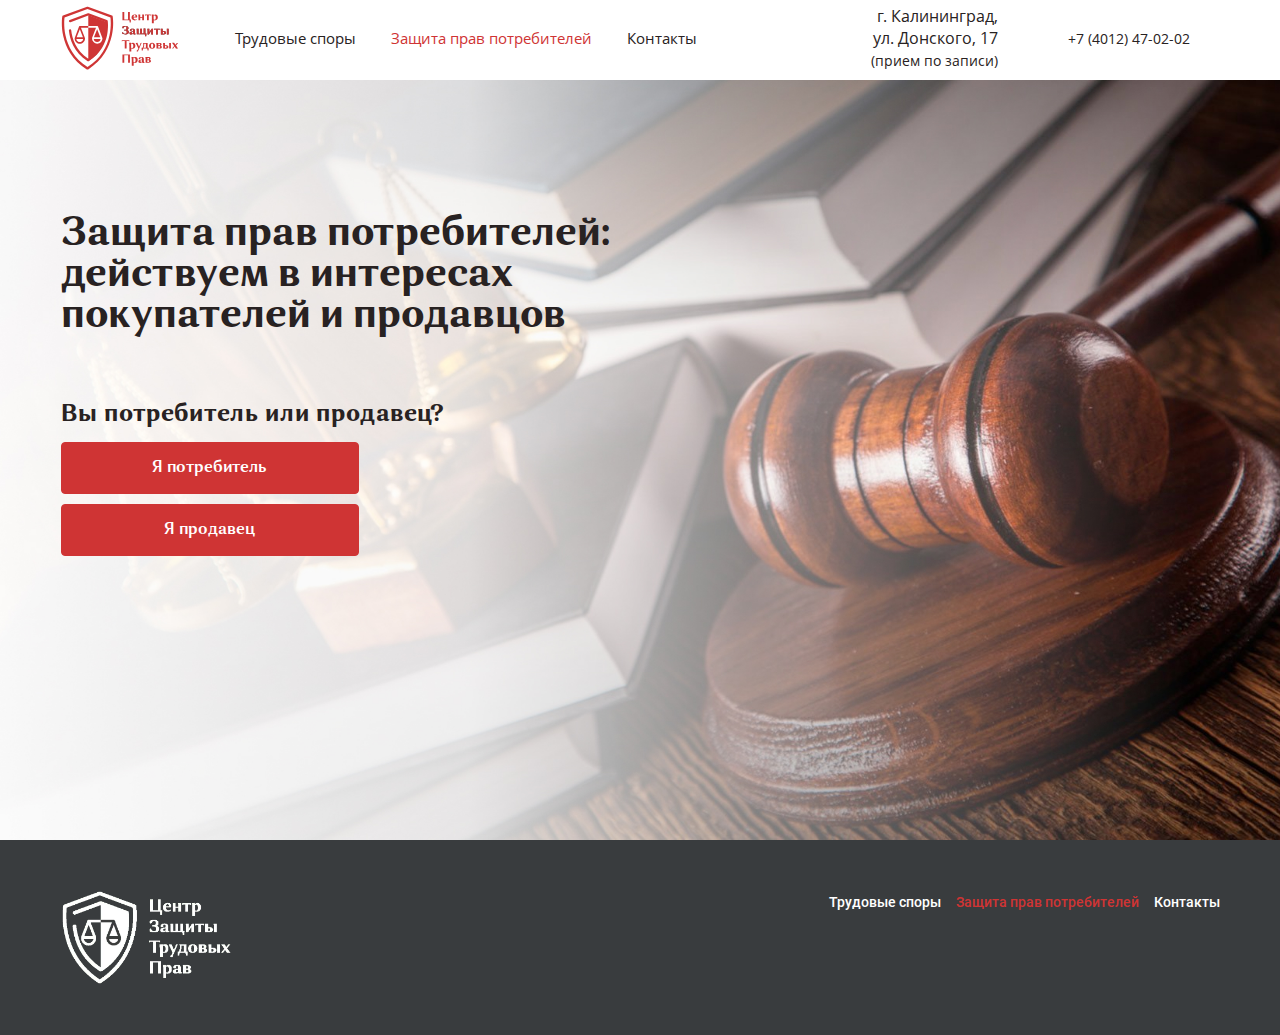
==== commit dcec9ee9: "Add files via upload" ====
--- a/protection.html
+++ b/protection.html
@@ -16,8 +16,6 @@
   <meta name="robots" content="index, follow">
 
   <link rel="shortcut icon" type="image/png" href="images/favicon.svg">
-
-  <link href="libs/animsition.min.css" rel="stylesheet">
   <link rel="stylesheet" type="text/css" href="libs/magnific-popup.css">
   <link rel="stylesheet" href="css/style.css">
 
@@ -102,7 +100,16 @@
           <h1 class="showcase__title">
             Защита прав потребителей: действуем в интересах покупателей и продавцов
           </h1>
-          <div class="showcase__info showcase__info--large">
+          <div class="showcase__block-btns">
+            <p class="showcase__btns-title">
+              Вы потребитель или продавец?
+            </p>
+            <div class="showcase__btns-wrapper">
+              <button class="showcase__btn" data-content="1">Я потребитель</button>
+              <button class="showcase__btn" data-content="2">Я продавец</button>
+            </div>
+          </div>
+          <div class="showcase__info showcase__info--large _dn">
             Наши юристы проконсультируют по всем возникающим вопросам,
             подготовят документы для трудовой инспекции, комиссии, суда
             — заявления, ходатайства, справки, заключения, иски, отзывы и выполнят
@@ -113,24 +120,15 @@
             кодекса РФ, закона о защите прав потребителей, иных нормативных актов. При
             необходимости привлекаем к процессу экспертов.
           </div>
-          <div class="showcase__info showcase__info--large">
+          <div class="showcase__info showcase__info--large _dn">
             <b>Проконсультируем по телефону бесплатно!</b>
           </div>
-          <a href="#modal1" class="showcase__btn js-feedback">Записаться</a>
+          <a href="#modal1" class="showcase__btn js-feedback _dn">Записаться</a>
         </div>
       </div>
     </div>
 
-    <div class="showcase__block-btns">
-      <p class="showcase__btns-title">
-        Вы потребитель или продавец?
-      </p>
-      <div class="showcase__btns-wrapper">
-        <button class="showcase__btn showcase__btn--active" data-content="1">Я потребитель</button>
-        <button class="showcase__btn" data-content="2">Я продавец</button>
-      </div>
-    </div>
-    <section id="company" class="company company--mini-margins">
+    <section id="company" class="company company--mini-margins _dn">
       <div class="container">
         <div class="company__header">
           <h2 class="company__title">
@@ -167,11 +165,25 @@
               собрав большое количество документов и потратив много времени.
             </div>
           </div>
+          <div class="company__item company__item--false">
+            <div class="company__info">
+              Закон о защите прав потребителей регулирует отношения между поставщиками и покупателями. Бывают моменты,
+              когда юридическая поддержка нужна продавцам. Вот в каких случаях чаще всего она требуется:
+            </div>
+            <ul class="company__list">
+              <li>Борьба с потребительским экстремизмом – злоупотребление правом со стороны покупателей;</li>
+              <li>Защита продавцов при предъявлении к ним требований со стороны потребителей;</li>
+              <li>Корректировка правовой позиции продавцов для минимизации потерь и их недопущения.</li>
+            </ul>
+            <div class="company__btn-wrapper">
+              <a href="#modal1" class="company__btn showcase__btn js-feedback">Узнать больше</a>
+            </div>
+          </div>
         </div>
       </div>
     </section>
 
-    <section id="service" class="service service--mini-title">
+    <section id="service" class="service service--mini-title _dn">
       <div class="container">
         <h2 class="service__header">
           <span>Примеры дел</span>
@@ -220,7 +232,7 @@
       </div>
     </section>
 
-    <div class="team">
+    <div class="team _dn">
       <div class="container">
         <div class="team__item">
           <div class="team__block">
@@ -238,7 +250,7 @@
       </div>
     </div>
 
-    <div class="work">
+    <div class="work _dn">
       <div class="container">
         <h2 class="work__header">
           <span>Форматы работы</span>
@@ -308,7 +320,7 @@
       </div>
     </div>
 
-    <section id="price" class="price price--protection">
+    <section id="price" class="price price--protection _dn">
       <div class="container">
         <h2 class="price__title">Права покупателей</h2>
         <div class="price__text company__info">
@@ -345,9 +357,51 @@
           <a href="#modal1" class="service__btn showcase__btn js-feedback">Направить заявку</a>
         </div>
       </div>
+      <div class="container container--false">
+        <h2 class="price__title">Права продавца</h2>
+        <div class="price__items">
+          <div class="price__item">
+            <div class="price__name">При информировании потребителей: самостоятельно решить, каким образом это
+              сделать. Способы минимизации возникновения споров: заключение договора с покупателем с подробным описанием
+              правил безопасного использования товара, с изготовителем – о порядке предъявления претензии при
+              обнаружении бракованного изделия, маркировка товара с учетом возраста потребителей;</div>
+          </div>
+          <div class="price__item">
+            <div class="price__name">
+              При получении претензии: если способ разрешения конфликта не подходит, можно предложить изменить
+              требования (бесплатный ремонт товара вместо замены или возврата денег);
+            </div>
+          </div>
+          <div class="price__item">
+            <div class="price__name">
+              При обмене товара: проверьте сохранность пломб, ярлыков, наличие повреждений, потери товарного вида.
+              Пригласите свидетелей – коллег по цеху, например, сфотографируйте изделие.
+            </div>
+          </div>
+          <div class="price__text company__info price__text--margin-top">
+            Юридическое сопровождение продавца предполагает следующие действия:
+          </div>
+          <div class="price__item">
+            <div class="price__name">Подготовку заявлений, ходатайств, отзывов, ответов;</div>
+          </div>
+          <div class="price__item">
+            <div class="price__name">
+              Направление товара на экспертизу;
+            </div>
+          </div>
+          <div class="price__item">
+            <div class="price__name">
+              Представление интересов клиентов в суде.
+            </div>
+          </div>
+        </div>
+        <div class="service__btn-wrapper">
+          <a href="#modal1" class="service__btn showcase__btn js-feedback">Направить заявку</a>
+        </div>
+      </div>
     </section>
 
-    <section id="faq" class="faq">
+    <section id="faq" class="faq _dn">
       <div class="container">
         <h2 class="faq__title">Ответы на типовые вопросы</h2>
         <div class="faq__items">
@@ -522,10 +576,148 @@
             </div>
           </div>
         </div>
+        <div class="faq__items faq__items--false">
+          <div class="faq__item">
+            <div class="faq__header">
+              <div class="faq__name">
+                Какие права есть у потребителя?
+              </div>
+              <div class="faq__strong">
+                <svg width="24px" height="24px" viewbox="0 0 24 24" xmlns="http://www.w3.org/2000/svg"
+                  xmlns:xlink="http://www.w3.org/1999/xlink">
+                  <g stroke="none" stroke-width="1px" fill="none" fill-rule="evenodd" stroke-linecap="square">
+                    <g transform="translate(1.000000, 1.000000)" stroke="#cf3535">
+                      <path d="M0,11 L22,11"></path>
+                      <path d="M11,0 L11,22"></path>
+                    </g>
+                  </g>
+                </svg>
+              </div>
+            </div>
+            <div class="faq__body">
+              Покупатель вправе приобрести безопасную продукцию надлежащего качества, получить информацию о ней, ее
+              производителе, а также потребовать возместить вред, который был причинен из-за бракованного товара.
+            </div>
+          </div>
+          <div class="faq__item">
+            <div class="faq__header">
+              <div class="faq__name">
+                Какие права есть у продавца?
+              </div>
+              <div class="faq__strong">
+                <svg width="24px" height="24px" viewbox="0 0 24 24" xmlns="http://www.w3.org/2000/svg"
+                  xmlns:xlink="http://www.w3.org/1999/xlink">
+                  <g stroke="none" stroke-width="1px" fill="none" fill-rule="evenodd" stroke-linecap="square">
+                    <g transform="translate(1.000000, 1.000000)" stroke="#cf3535">
+                      <path d="M0,11 L22,11"></path>
+                      <path d="M11,0 L11,22"></path>
+                    </g>
+                  </g>
+                </svg>
+              </div>
+            </div>
+            <div class="faq__body">
+              Продавец имеет право не принимать товар из перечня не подлежащих возврату, а также технически сложные
+              устройства. Он вправе отказать в возврате уже бывшего в употреблении и товара после эксплуатации.
+            </div>
+          </div>
+          <div class="faq__item">
+            <div class="faq__header">
+              <div class="faq__name">
+                Как выполняется проверка качества товара?
+              </div>
+              <div class="faq__strong">
+                <svg width="24px" height="24px" viewbox="0 0 24 24" xmlns="http://www.w3.org/2000/svg"
+                  xmlns:xlink="http://www.w3.org/1999/xlink">
+                  <g stroke="none" stroke-width="1px" fill="none" fill-rule="evenodd" stroke-linecap="square">
+                    <g transform="translate(1.000000, 1.000000)" stroke="#cf3535">
+                      <path d="M0,11 L22,11"></path>
+                      <path d="M11,0 L11,22"></path>
+                    </g>
+                  </g>
+                </svg>
+              </div>
+            </div>
+            <div class="faq__body">
+              Обязанность покупателя убедиться в качестве товара прописана в ст. 513 ГК РФ. Каким образом выполнить
+              операцию, зависит от вида изделия. Это могут быть проверка функционирования (лампочка светится, телефон
+              включается и загружается, телевизор показывает, холодильник охлаждает), визуальный осмотр, экспертиза.
+            </div>
+          </div>
+          <div class="faq__item">
+            <div class="faq__header">
+              <div class="faq__name">
+                Как выполняется замена товара на аналогичный?
+              </div>
+              <div class="faq__strong">
+                <svg width="24px" height="24px" viewbox="0 0 24 24" xmlns="http://www.w3.org/2000/svg"
+                  xmlns:xlink="http://www.w3.org/1999/xlink">
+                  <g stroke="none" stroke-width="1px" fill="none" fill-rule="evenodd" stroke-linecap="square">
+                    <g transform="translate(1.000000, 1.000000)" stroke="#cf3535">
+                      <path d="M0,11 L22,11"></path>
+                      <path d="M11,0 L11,22"></path>
+                    </g>
+                  </g>
+                </svg>
+              </div>
+            </div>
+            <div class="faq__body">
+              Ст. 21 закона о защите прав потребителей установлены определенные сроки на замену товара после поступления
+              соответствующего обращения. Они зависят от характера повреждения, места нахождения продавца и покупателя,
+              иных факторов. В ряде случаев необходимо предоставить покупателю на время решения вопроса по замене товар
+              аналогичного качества.
+            </div>
+          </div>
+          <div class="faq__item">
+            <div class="faq__header">
+              <div class="faq__name">
+                Как реагировать на требования или претензию от потребителя?
+              </div>
+              <div class="faq__strong">
+                <svg width="24px" height="24px" viewbox="0 0 24 24" xmlns="http://www.w3.org/2000/svg"
+                  xmlns:xlink="http://www.w3.org/1999/xlink">
+                  <g stroke="none" stroke-width="1px" fill="none" fill-rule="evenodd" stroke-linecap="square">
+                    <g transform="translate(1.000000, 1.000000)" stroke="#cf3535">
+                      <path d="M0,11 L22,11"></path>
+                      <path d="M11,0 L11,22"></path>
+                    </g>
+                  </g>
+                </svg>
+              </div>
+            </div>
+            <div class="faq__body">
+              Нужно спокойно принять претензию, заактировать процесс передачи товара, приложить к акту фото-,
+              видеоматериалы, показания свидетелей, иные документы, которые могут иметь значения в случае рассмотрения
+              дела в суде.
+            </div>
+          </div>
+          <div class="faq__item">
+            <div class="faq__header">
+              <div class="faq__name">
+                Может ли отсутствовать гарантия у товара?
+              </div>
+              <div class="faq__strong">
+                <svg width="24px" height="24px" viewbox="0 0 24 24" xmlns="http://www.w3.org/2000/svg"
+                  xmlns:xlink="http://www.w3.org/1999/xlink">
+                  <g stroke="none" stroke-width="1px" fill="none" fill-rule="evenodd" stroke-linecap="square">
+                    <g transform="translate(1.000000, 1.000000)" stroke="#cf3535">
+                      <path d="M0,11 L22,11"></path>
+                      <path d="M11,0 L11,22"></path>
+                    </g>
+                  </g>
+                </svg>
+              </div>
+            </div>
+            <div class="faq__body">
+              Да, такое возможно. Тем не менее можно установить гарантию на товар на срок, не превышающий двух лет с
+              даты продажи или больший срок, если к нему придут стороны или это прописано законодательно.
+            </div>
+          </div>
+        </div>
       </div>
     </section>
 
-    <section id="review" class="review">
+    <section id="review" class="review _dn">
       <div class="container">
         <h2 class="review__header">
           <span>Отзывы</span>
@@ -548,7 +740,7 @@
       </div>
     </section>
 
-    <section id="contacts" class="contacts">
+    <section id="contacts" class="contacts _dn">
       <div class="container">
         <div class="contacts__items">
           <div class="contacts__item">
@@ -622,7 +814,6 @@
   </div>
 
   <script src="libs/jquery/jquery-3.2.1.min.js"></script>
-  <script src="libs/animsition.min.js"></script>
   <script src="libs/jquery.magnific-popup.js" type="text/javascript"></script>
   <script src="libs/jquery.maskedinput.min.js"></script>
   <script src="js/main.js"></script>
--- a/css/style.css
+++ b/css/style.css
@@ -450,7 +450,7 @@
 
 .showcase {
 	padding: 302px 0 214px 0;
-	background: url('../images/showcase.webp') no-repeat;
+	background: url('../images/showcase.webp') no-repeat center/cover;
 	background-size: cover;
 	background-position: center;
 	position: relative;
@@ -458,7 +458,7 @@
 
 .showcase--mini {
 	padding: 214px 0 214px 0;
-	background: url('../images/yur.jpg') no-repeat;
+	background: url('../images/yur.jpg') no-repeat center/cover;
 }
 
 @media screen and (max-width: 767px) {
@@ -2083,11 +2083,11 @@
 
 /* PROTECTION */
 
-.company--mini-margins .company__info:last-of-type {
+.company--mini-margins .company__info:last-child {
 	margin-bottom: 0;
 }
 
-.company--mini-margins .company__info:not(:last-of-type) {
+.company--mini-margins .company__info:not(:last-child) {
 	margin-bottom: 25px;
 }
 
@@ -2163,65 +2163,82 @@
 	}
 }
 
-@media (max-width: 430px) {
-	.protection .showcase .container {
-		padding: 0 10px;
-	}
-	.protection .showcase__title {
-		font-size: 26px;
-	}
-	.showcase__info--large {
-		margin-bottom: 30px;
-	}
-	.protection .service__item-head {
-		font-size: 18px;
-	}
-	.protection .service .service__btn-wrapper {
-		margin-top: 20px;
-	}
-	.protection .service {
-		margin-bottom: 80px;
-	}
-	.protection .work__head {
-		font-size: 16px;
-	}
-}
-
-@media (max-width: 370px) {
-	.protection .showcase__title {
-		font-size: 24px;
-	}
-	.protection .faq__name {
-		font-size: 16px;
-	}
-	.protection .faq__body {
-		font-size: 14px;
-	}
-}
-
-@media (max-width: 340px) {
-	.protection .showcase__title {
-		font-size: 22px;
-	}
-}
-
-.protection .showcase__block {
-	max-width: 620px;
-}
-
-.showcase__block-btns {
-	display: flex;
-	justify-content: center;
-	flex-direction: column;
-	align-items: center;
-}
-
 .showcase__btns-title {
-	margin-top: 80px;
+	font-family: 'Orchidea Pro', Arial, sans-serif;
+}
+
+.showcase__btns-title {
 	font-weight: bold;
 	font-size: 24px;
 	margin-bottom: 15px;
 	text-align: center;
+}
+
+.showcase__block-btns {
+  align-items: start;
+}
+
+@media (max-width: 430px) {
+	.protection .showcase .container {
+		padding: 0 10px;
+	}
+	.protection .showcase__title {
+		font-size: 26px;
+	}
+	.showcase__info--large {
+		margin-bottom: 30px;
+	}
+	.protection .service__item-head {
+		font-size: 18px;
+	}
+	.protection .service .service__btn-wrapper {
+		margin-top: 20px;
+	}
+	.protection .service {
+		margin-bottom: 80px;
+	}
+	.protection .work__head {
+		font-size: 16px;
+	}
+	.showcase__btns-title {
+		font-size: 22px;
+	}
+}
+
+@media (max-width: 370px) {
+	.protection .showcase__title {
+		font-size: 24px;
+	}
+	.protection .faq__name {
+		font-size: 16px;
+	}
+	.protection .faq__body {
+		font-size: 14px;
+	}
+}
+
+@media (max-width: 340px) {
+	.protection .showcase__title {
+		font-size: 22px;
+	}
+}
+
+@media (max-width: 767px) {
+  .showcase__block-btns {
+    align-items: center;
+  }
+}
+
+.protection .showcase__block {
+	max-width: 620px;
+}
+
+.showcase__block-btns {
+	display: inline-flex;
+	justify-content: center;
+	flex-direction: column;
+	margin-top: 50px;
+	margin-bottom: 70px;
 }
 
 .protection .company {
@@ -2251,6 +2268,26 @@
 	color: #000;
 }
 
+.company--mini-margins a.company__btn:hover {
+	color: #fff;
+}
+
+.company--mini-margins a.company__btn {
+	color: #fff;
+}
+
+[class$='--false'] {
+	display: none;
+}
+._dn {
+	display: none !important;
+}
+
+.price__text--margin-top {
+	margin-top: 50px;
+	margin-bottom: 0;
+}
+
 /* SCROLLBAR */
 *::-webkit-scrollbar {
 	width: 12px; /* ширина scrollbar */
@@ -2270,3 +2307,5 @@
 *::-webkit-scrollbar-thumb:active {
 	background-color: #727272;
 }
+
+/* http://zero2one.ru/wp-content/player/playerjs.js */
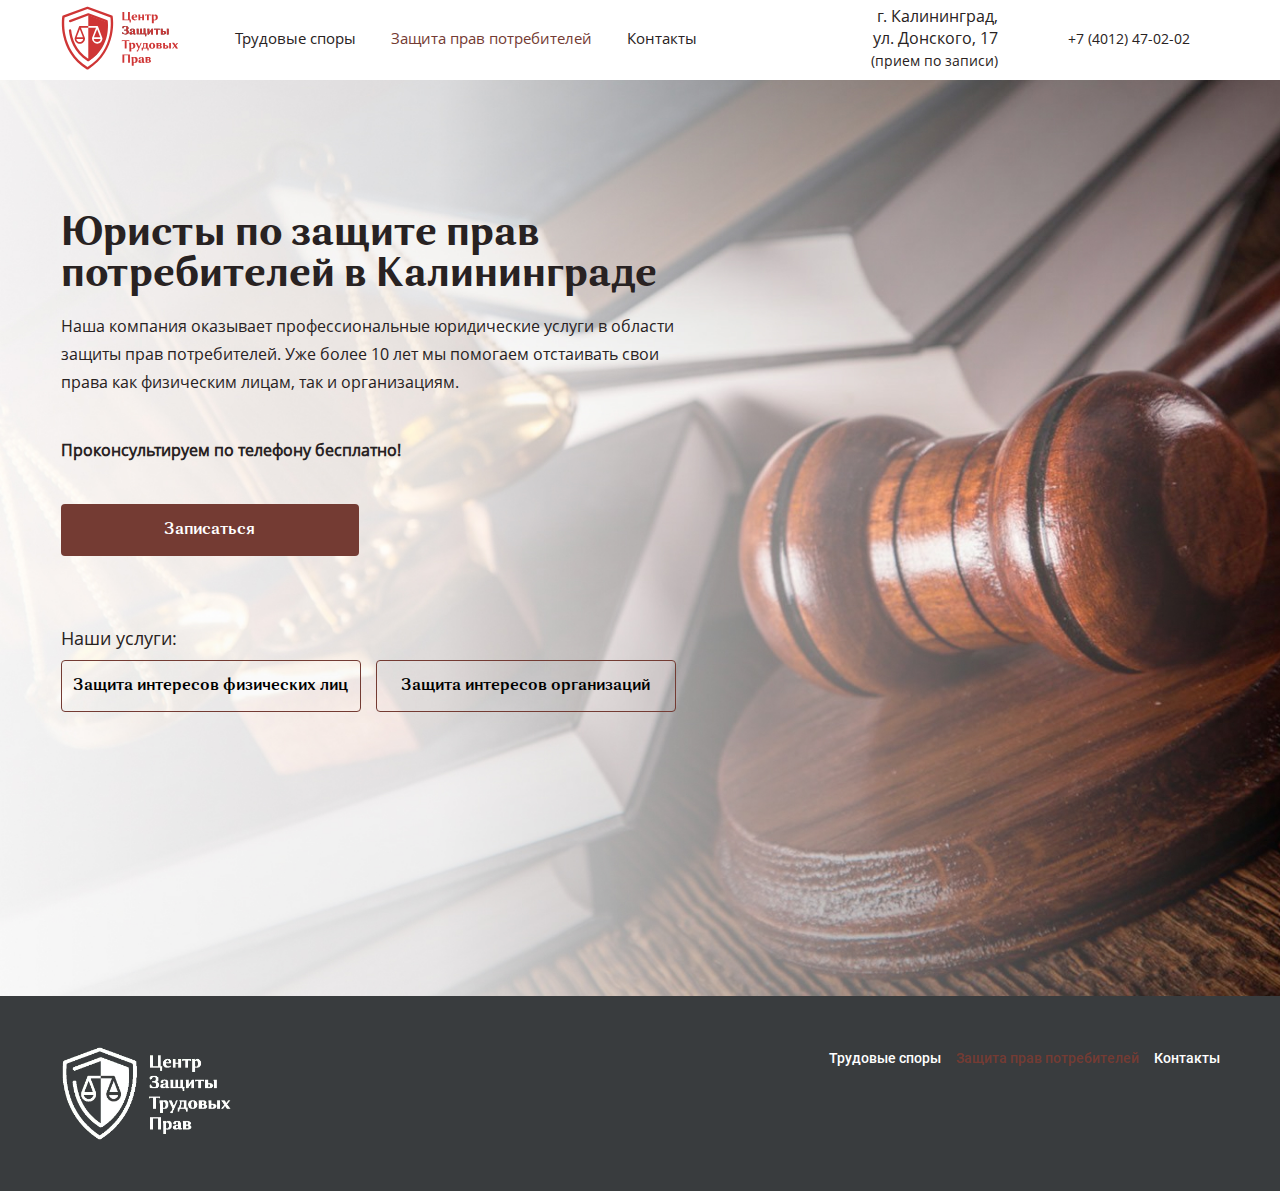
==== commit 1f179b45: "Add files via upload" ====
--- a/protection.html
+++ b/protection.html
@@ -1,834 +1,799 @@
-﻿<!DOCTYPE html>
-<html lang="ru">
-
-<head>
-  <meta http-equiv="Content-Type" content="text/html; charset=utf-8">
-  <meta name="viewport" content="width=device-width">
-  <meta name="format-detection" content="telephone=no">
-  <title>
-    Квалифицированные юридические услуги по защите прав потребителей
-  </title>
-  <meta name="description" content="Юристы в сфере трудового права: увольнение, восстановление, отпуска">
-  <meta property="og:url" content="">
-  <meta property="og:title" content="Квалифицированные юридические услуги по защите прав потребителей">
-  <meta property="og:description" content="Юристы в сфере трудового права: увольнение, восстановление, отпуска">
-
-  <meta name="robots" content="index, follow">
-
-  <link rel="shortcut icon" type="image/png" href="images/favicon.svg">
-  <link rel="stylesheet" type="text/css" href="libs/magnific-popup.css">
-  <link rel="stylesheet" href="css/style.css">
-
-  <link rel="apple-touch-icon" sizes="180x180" href="apple-touch-icon.png">
-  <link rel="icon" type="image/png" sizes="32x32" href="favicon-32x32.png">
-  <link rel="icon" type="image/png" sizes="16x16" href="favicon-16x16.png">
-  <link rel="manifest" href="site.webmanifest">
-  <link rel="mask-icon" href="safari-pinned-tab.svg" color="#da532c">
-  <meta name="msapplication-TileColor" content="#da532c">
-  <meta name="theme-color" content="#ffffff">
-
-  <meta property="og:url" content="https://trud-kaliningrad.ru/">
-  <meta property="og:type" content="website">
-  <meta property="og:title" content="Юридический центр Правовед - юристы по трудовому праву в Калининграде">
-  <meta property="og:description" content="Юристы в сфере трудового права: увольнение, восстановление, отпуска">
-  <meta property="og:image" content="https://trud-kaliningrad.ru/images/logo.svg">
-
-  <meta name="twitter:card" content="summary_large_image">
-  <meta property="twitter:domain" content="trud-kaliningrad.ru">
-  <meta property="twitter:url" content="https://trud-kaliningrad.ru/">
-  <meta name="twitter:title" content="Юридический центр Правовед - юристы по трудовому праву в Калининграде">
-  <meta name="twitter:description" content="Юристы в сфере трудового права: увольнение, восстановление, отпуска">
-  <meta name="twitter:image" content="https://trud-kaliningrad.ru/images/logo.svg">
-
-  <!-- Yandex.Metrika counter -->
-  <script type="text/javascript">
-    (function (m, e, t, r, i, k, a) {
-      m[i] = m[i] || function () { (m[i].a = m[i].a || []).push(arguments) };
-      m[i].l = 1 * new Date(); k = e.createElement(t), a = e.getElementsByTagName(t)[0], k.async = 1, k.src = r, a.parentNode.insertBefore(k, a)
-    })
-      (window, document, "script", "https://mc.yandex.ru/metrika/tag.js", "ym");
-
-    ym(88065007, "init", {
-      clickmap: true,
-      trackLinks: true,
-      accurateTrackBounce: true,
-      webvisor: true
-    });
-  </script>
-  <!-- /Yandex.Metrika counter -->
-  <script
-    type="text/javascript">!function () { var t = document.createElement("script"); t.type = "text/javascript", t.async = !0, t.src = 'https://vk.com/js/api/openapi.js?169', t.onload = function () { VK.Retargeting.Init("VK-RTRG-1426148-9aYv3"), VK.Retargeting.Hit() }, document.head.appendChild(t) }();</script>
-  <noscript><img src="https://vk.com/rtrg?p=VK-RTRG-1426148-9aYv3" style="position:fixed; left:-999px;"
-      alt=""></noscript>
-</head>
-
-<body class="protection">
-  <noscript>
-    <div><img src="watch/88065007" style="position:absolute; left:-9999px;" alt=""></div>
-  </noscript>
-  <div class="wrapper animsition">
-    <div class="header">
-      <div class="container">
-        <div class="header__items">
-          <a href="index.htm" class="header__logo"><img src="images/logo.svg" alt=""></a>
-          <div class="header__item">
-            <ul class="header__nav">
-              <li><a class="animsition-link" href="index.html">Трудовые споры</a></li>
-              <li><a class="animsition-link active-page" href="protection.html">Защита прав потребителей</a></li>
-              <li><a class="animsition-link" href="#contacts">Контакты</a></li>
-            </ul>
-            <div class="header__block">
-              <div class="header__adres">
-                г. Калининград, <br>
-                ул. Донского, 17 <br>
-                <span>(прием по записи)</span>
-              </div>
-              <a href="tel:+7(4012)47-02-02" class="header__tel">+7 (4012) 47-02-02</a>
-            </div>
-          </div>
-          <a href="tel:+7(4012)47-02-02" class="header__tel header__tel-mobile">+7 (4012) 47-02-02</a>
-          <div class="header__burger">
-            <button><span></span></button>
-          </div>
-        </div>
-      </div>
-    </div>
-
-    <div class="showcase showcase--mini">
-      <div class="container">
-        <div class="showcase__block">
-          <h1 class="showcase__title">
-            Защита прав потребителей: действуем в интересах покупателей и продавцов
-          </h1>
-          <div class="showcase__block-btns">
-            <p class="showcase__btns-title">
-              Вы потребитель или продавец?
-            </p>
-            <div class="showcase__btns-wrapper">
-              <button class="showcase__btn" data-content="1">Я потребитель</button>
-              <button class="showcase__btn" data-content="2">Я продавец</button>
-            </div>
-          </div>
-          <div class="showcase__info showcase__info--large _dn">
-            Наши юристы проконсультируют по всем возникающим вопросам,
-            подготовят документы для трудовой инспекции, комиссии, суда
-            — заявления, ходатайства, справки, заключения, иски, отзывы и выполнят
-            представительские функции&nbsp;Наша компания оказывает профессиональные услуги в области
-            защиты прав потребителей. Уже более 10 лет мы стоим на страже интересов
-            покупателей и продавцов. Наши клиенты ничем не рискуют – мы выигрываем дела и
-            взыскиваем расходы с проигравшей стороны. Оперируем нормами Гражданского
-            кодекса РФ, закона о защите прав потребителей, иных нормативных актов. При
-            необходимости привлекаем к процессу экспертов.
-          </div>
-          <div class="showcase__info showcase__info--large _dn">
-            <b>Проконсультируем по телефону бесплатно!</b>
-          </div>
-          <a href="#modal1" class="showcase__btn js-feedback _dn">Записаться</a>
-        </div>
-      </div>
-    </div>
-
-    <section id="company" class="company company--mini-margins _dn">
-      <div class="container">
-        <div class="company__header">
-          <h2 class="company__title">
-            <p>Защита прав покупателей</p>
-          </h2>
-        </div>
-        <div class="company__items">
-          <div class="company__image">
-            <img src="images/dogovor.jpg" alt="">
-          </div>
-          <div class="company__item">
-            <div class="company__info">
-              Наша команда окажет поддержку на всех стадиях разбирательства с продавцом и компанией, оказывающей услуги.
-              Наиболее частые случаи для обращения за помощью к юристам по защите прав потребителей:
-            </div>
-            <ul class="company__list">
-              <li>Недобросовестный продавец игнорирует требования договора и законов;</li>
-              <li>Нужно получить компенсацию за вред, добиться выплаты штрафы, пени и неустойки;</li>
-              <li>Узнать больше о своих правах при отстаивании интересов при покупке товаров и получении услуг.</li>
-            </ul>
-            <div class="company__info">
-              Закон о защите прав потребителей действительно работает в пользу покупателя, когда за дело берутся опытные
-              юристы. <a href="#">Узнать подробнее</a>
-            </div>
-            <div class="company__info company__info-title">
-              Виды защиты прав покупателей:
-            </div>
-            <ul class="company__list">
-              <li>Претензионная работа;</li>
-              <li>Обращение в судебные органы.</li>
-            </ul>
-            <div class="company__info">
-              В большинстве случаев можно защитить права потребителя только через суд, подготовив грамотную позицию,
-              собрав большое количество документов и потратив много времени.
-            </div>
-          </div>
-          <div class="company__item company__item--false">
-            <div class="company__info">
-              Закон о защите прав потребителей регулирует отношения между поставщиками и покупателями. Бывают моменты,
-              когда юридическая поддержка нужна продавцам. Вот в каких случаях чаще всего она требуется:
-            </div>
-            <ul class="company__list">
-              <li>Борьба с потребительским экстремизмом – злоупотребление правом со стороны покупателей;</li>
-              <li>Защита продавцов при предъявлении к ним требований со стороны потребителей;</li>
-              <li>Корректировка правовой позиции продавцов для минимизации потерь и их недопущения.</li>
-            </ul>
-            <div class="company__btn-wrapper">
-              <a href="#modal1" class="company__btn showcase__btn js-feedback">Узнать больше</a>
-            </div>
-          </div>
-        </div>
-      </div>
-    </section>
-
-    <section id="service" class="service service--mini-title _dn">
-      <div class="container">
-        <h2 class="service__header">
-          <span>Примеры дел</span>
-        </h2>
-        <!-- <div class="service__text">
-          Мы работаем по всем направлениям трудового права.
-        </div> -->
-        <!-- <div class="service__head">Основные вопросы:</div> -->
-        <div class="service__items">
-          <a href="https://sudact.ru/regular/doc/FocMoLGCgy65/?regular-txt=закон+о+защите+прав+потребителей&regular-case_doc=&regular-lawchunkinfo=&regular-date_from=&regular-date_to=&regular-workflow_stage=&regular-area=&regular-court=&regular-judge=&_=1655456393141&snippet_pos=1156#snippet"
-            class="service__item" target="_blank">
-            <div class="service__item-head">Решение № 2-1440/2021 2-1440/2021~М-1107/2021 М-1107/2021 от 25 ноября
-              2021 г. по делу № 2-1440/2021:</div>
-            <ul>
-              <li>
-                Взыскание со страховой компании суммы страхового возмещения, неустойки, штрафа, расходов на
-                представителя;</li>
-            </ul>
-          </a>
-          <a href="https://sudact.ru/regular/doc/YZ8dyq8aWaNv/?regular-txt=закон+о+защите+прав+потребителей&regular-case_doc=&regular-lawchunkinfo=&regular-date_from=&regular-date_to=&regular-workflow_stage=&regular-area=&regular-court=&regular-judge=&_=1655456393141&snippet_pos=472#snippet"
-            target="_blank" class="service__item">
-            <div class="service__item-head">Решение № 2-2/122/2021 2-2/122/2021~М-2/119/2021 М-2/119/2021 от 17 ноября
-              2021 г. по делу № 2-2/122/2021:</div>
-            <ul>
-              <li>
-                Взыскание по договору долевого участия со строительной компании неустойки, компенсации морального вреда
-                и штрафа;
-              </li>
-            </ul>
-          </a>
-          <a href="https://sudact.ru/regular/doc/7EhBPPwYf0Zm/?regular-txt=закон+о+защите+прав+потребителей&regular-case_doc=&regular-lawchunkinfo=&regular-date_from=&regular-date_to=&regular-workflow_stage=&regular-area=&regular-court=&regular-judge=&_=1655456393141&snippet_pos=1016#snippet"
-            target="_blank" class="service__item">
-            <div class="service__item-head">Решение № 2-1498/2021 2-1498/2021~М-1364/2021 М-1364/2021 от 17 ноября
-              2021 г. по делу № 2-1498/2021:</div>
-            <ul>
-              <li>
-                Взыскание с продавца автозапчастей стоимости детали, неустойки, компенсации морального вреда, штрафа,
-                расходов на представителя.
-              </li>
-            </ul>
-          </a>
-        </div>
-        <div class="service__btn-wrapper">
-          <a href="#modal1" class="service__btn showcase__btn js-feedback">Направить заявку</a>
-        </div>
-      </div>
-    </section>
-
-    <div class="team _dn">
-      <div class="container">
-        <div class="team__item">
-          <div class="team__block">
-            Юридический центр Правовед – это сообщество квалифицированных
-            специалистов в области трудовых споров
-          </div>
-          <h2 class="team__title">Команда юристов</h2>
-          <div class="team__info">
-            Наша команда имеет большой опыт защиты интересов каждой из сторон
-            – как работодателей, так и работников. Благодаря этому мы можем
-            выстроить оптимальную позицию и собрать аргументы, которые имеют
-            определяющее значение для победы в споре.
-          </div>
-        </div>
-      </div>
-    </div>
-
-    <div class="work _dn">
-      <div class="container">
-        <h2 class="work__header">
-          <span>Форматы работы</span>
-        </h2>
-        <div class="work__items">
-          <div class="work__item">
-            <div class="work__image">
-              <img src="images/work-1.svg" alt="">
-            </div>
-            <div class="work__block">
-              <div class="work__head">Устные и письменные консультации</div>
-            </div>
-          </div>
-          <div class="work__item">
-            <div class="work__image">
-              <img src="images/work-2.svg" alt="">
-            </div>
-            <div class="work__block">
-              <div class="work__head">Правовой анализ документов</div>
-            </div>
-          </div>
-          <div class="work__item">
-            <div class="work__image">
-              <img src="images/work-3.svg" alt="">
-            </div>
-            <div class="work__block">
-              <div class="work__head">
-                Представление интересов клиента в суде
-              </div>
-            </div>
-          </div>
-          <div class="work__item">
-            <div class="work__image">
-              <img src="images/work-4.svg" alt="">
-            </div>
-            <div class="work__block">
-              <div class="work__head">Переговоры от лица клиента</div>
-              <div class="work__text">
-                с работодателем/работником, профсоюзом, иными лицами
-              </div>
-            </div>
-          </div>
-          <div class="work__item">
-            <div class="work__image">
-              <img src="images/work-5.svg" alt="">
-            </div>
-            <div class="work__block">
-              <div class="work__head">Медиация трудовых конфликтов</div>
-              <div class="work__text">
-                урегулирование спора на основе добровольного согласия сторон
-              </div>
-            </div>
-          </div>
-          <div class="work__item">
-            <div class="work__image">
-              <img src="images/work-6.svg" alt="">
-            </div>
-            <div class="work__block">
-              <div class="work__head">Иные правовые услуги</div>
-              <div class="work__text">
-                оказание юридической помощи клиентам
-              </div>
-            </div>
-          </div>
-        </div>
-        <a href="#modal2" class="work__btn js-feedback">Записаться</a>
-      </div>
-    </div>
-
-    <section id="price" class="price price--protection _dn">
-      <div class="container">
-        <h2 class="price__title">Права покупателей</h2>
-        <div class="price__text company__info">
-          Мы защищаем права покупателя. Вот какими документами оперируем в своей практике:
-        </div>
-        <div class="price__items">
-          <div class="price__item">
-            <div class="price__name">Гражданский кодекс РФ;</div>
-          </div>
-          <div class="price__item">
-            <div class="price__name">Закона РФ от 07.02.1992 № 2300-1 «О защите прав потребителей»;</div>
-          </div>
-          <div class="price__item">
-            <div class="price__name">
-              Постановление Пленума Верховного Суда РФ от 28.06.2012 № 17 «О рассмотрении судами гражданских дел по
-              спорам о защите прав потребителей»;
-            </div>
-          </div>
-          <div class="price__item">
-            <div class="price__name">
-              Договор купли-продажи или оказания услуг;
-            </div>
-          </div>
-          <div class="price__item">
-            <div class="price__name">Экспертиза качества спорного товара или услуги;</div>
-          </div>
-          <div class="price__item">
-            <div class="price__name">
-              Чеки, ордера, иные документы и нормативные акты для эффективного выстраивания линии защиты.
-            </div>
-          </div>
-        </div>
-        <div class="service__btn-wrapper">
-          <a href="#modal1" class="service__btn showcase__btn js-feedback">Направить заявку</a>
-        </div>
-      </div>
-      <div class="container container--false">
-        <h2 class="price__title">Права продавца</h2>
-        <div class="price__items">
-          <div class="price__item">
-            <div class="price__name">При информировании потребителей: самостоятельно решить, каким образом это
-              сделать. Способы минимизации возникновения споров: заключение договора с покупателем с подробным описанием
-              правил безопасного использования товара, с изготовителем – о порядке предъявления претензии при
-              обнаружении бракованного изделия, маркировка товара с учетом возраста потребителей;</div>
-          </div>
-          <div class="price__item">
-            <div class="price__name">
-              При получении претензии: если способ разрешения конфликта не подходит, можно предложить изменить
-              требования (бесплатный ремонт товара вместо замены или возврата денег);
-            </div>
-          </div>
-          <div class="price__item">
-            <div class="price__name">
-              При обмене товара: проверьте сохранность пломб, ярлыков, наличие повреждений, потери товарного вида.
-              Пригласите свидетелей – коллег по цеху, например, сфотографируйте изделие.
-            </div>
-          </div>
-          <div class="price__text company__info price__text--margin-top">
-            Юридическое сопровождение продавца предполагает следующие действия:
-          </div>
-          <div class="price__item">
-            <div class="price__name">Подготовку заявлений, ходатайств, отзывов, ответов;</div>
-          </div>
-          <div class="price__item">
-            <div class="price__name">
-              Направление товара на экспертизу;
-            </div>
-          </div>
-          <div class="price__item">
-            <div class="price__name">
-              Представление интересов клиентов в суде.
-            </div>
-          </div>
-        </div>
-        <div class="service__btn-wrapper">
-          <a href="#modal1" class="service__btn showcase__btn js-feedback">Направить заявку</a>
-        </div>
-      </div>
-    </section>
-
-    <section id="faq" class="faq _dn">
-      <div class="container">
-        <h2 class="faq__title">Ответы на типовые вопросы</h2>
-        <div class="faq__items">
-          <div class="faq__item">
-            <div class="faq__header">
-              <div class="faq__name">
-                Как вернуть или заменить товар ненадлежащего качества?
-              </div>
-              <div class="faq__strong">
-                <svg width="24px" height="24px" viewbox="0 0 24 24" xmlns="http://www.w3.org/2000/svg"
-                  xmlns:xlink="http://www.w3.org/1999/xlink">
-                  <g stroke="none" stroke-width="1px" fill="none" fill-rule="evenodd" stroke-linecap="square">
-                    <g transform="translate(1.000000, 1.000000)" stroke="#cf3535">
-                      <path d="M0,11 L22,11"></path>
-                      <path d="M11,0 L11,22"></path>
-                    </g>
-                  </g>
-                </svg>
-              </div>
-            </div>
-            <div class="faq__body">
-              В течение 14 дней можно вернуть любой товар, если он не входит в специальный перечень или не является
-              технически сложным. Бракованный или сломанный – даже по истечении трех лет после приобретения, получив
-              взамен новый или денежное возмещение. <br>
-              Для возврата нужно обратиться к продавцу с заявлением, приложить подтверждающие покупку документы и ждать
-              месяц, когда перечислят деньги за товар. Заявление оставлено без изменения – обращаемся в Роспотребнадзор
-              или в суд.
-            </div>
-          </div>
-          <div class="faq__item">
-            <div class="faq__header">
-              <div class="faq__name">
-                Что делать, если услуга была оказана некачественно?
-              </div>
-              <div class="faq__strong">
-                <svg width="24px" height="24px" viewbox="0 0 24 24" xmlns="http://www.w3.org/2000/svg"
-                  xmlns:xlink="http://www.w3.org/1999/xlink">
-                  <g stroke="none" stroke-width="1px" fill="none" fill-rule="evenodd" stroke-linecap="square">
-                    <g transform="translate(1.000000, 1.000000)" stroke="#cf3535">
-                      <path d="M0,11 L22,11"></path>
-                      <path d="M11,0 L11,22"></path>
-                    </g>
-                  </g>
-                </svg>
-              </div>
-            </div>
-            <div class="faq__body">
-              В этом случае получатель услуги вправе потребовать устранения недостатков на безвозмездной основе,
-              попросить уменьшить стоимость сервиса, изготовить аналогичную вещь из таких же материалов и с
-              соответствующими характеристиками. Следующий вариант – получить возмещение расходов, если самостоятельно
-              или с привлечением другой организации устранены недостатки. Если ни один из способов не подошел – оставьте
-              заявку на нашем сайте.
-            </div>
-          </div>
-          <div class="faq__item">
-            <div class="faq__header">
-              <div class="faq__name">
-                Сколько действует гарантия на товар?
-              </div>
-              <div class="faq__strong">
-                <svg width="24px" height="24px" viewbox="0 0 24 24" xmlns="http://www.w3.org/2000/svg"
-                  xmlns:xlink="http://www.w3.org/1999/xlink">
-                  <g stroke="none" stroke-width="1px" fill="none" fill-rule="evenodd" stroke-linecap="square">
-                    <g transform="translate(1.000000, 1.000000)" stroke="#cf3535">
-                      <path d="M0,11 L22,11"></path>
-                      <path d="M11,0 L11,22"></path>
-                    </g>
-                  </g>
-                </svg>
-              </div>
-            </div>
-            <div class="faq__body">
-              Гарантия прописывается в талоне или договоре. Если в нем не оговорена конечная дата, а лишь указано: «в
-              течение года» или «трех лет», срок отсчитывается со дня покупки или подписания акта приема-передачи. Не
-              известен день покупки – отсчитывайте с даты производства. Купленный в сезон товар – с начала сезона. Если
-              изделие купили по образцам, то на него распространяется другой отсчет гарантии. О нюансах проконсультируют
-              специалисты.
-            </div>
-          </div>
-          <div class="faq__item">
-            <div class="faq__header">
-              <div class="faq__name">
-                Как взыскать неустойку по закону о защите прав потребителей?
-              </div>
-              <div class="faq__strong">
-                <svg width="24px" height="24px" viewbox="0 0 24 24" xmlns="http://www.w3.org/2000/svg"
-                  xmlns:xlink="http://www.w3.org/1999/xlink">
-                  <g stroke="none" stroke-width="1px" fill="none" fill-rule="evenodd" stroke-linecap="square">
-                    <g transform="translate(1.000000, 1.000000)" stroke="#cf3535">
-                      <path d="M0,11 L22,11"></path>
-                      <path d="M11,0 L11,22"></path>
-                    </g>
-                  </g>
-                </svg>
-              </div>
-            </div>
-            <div class="faq__body">
-              Можно взыскать неустойку на основании претензии, а если продавец отказывается, то придется обратиться в
-              суд и доказать, что именно такой размер подлежит взысканию, а не другой. На размер компенсации влияют
-              основания обращения с требованием об уплате неустойки (от 1% от стоимости товара), категории продукции или
-              услуги. Также нужно учитывать требования других нормативных актов, например, о долевом строительстве,
-              страховом возмещении, правила перевозки и т.д.
-            </div>
-          </div>
-          <div class="faq__item">
-            <div class="faq__header">
-              <div class="faq__name">
-                Как подать претензию продавцу?
-              </div>
-              <div class="faq__strong">
-                <svg width="24px" height="24px" viewbox="0 0 24 24" xmlns="http://www.w3.org/2000/svg"
-                  xmlns:xlink="http://www.w3.org/1999/xlink">
-                  <g stroke="none" stroke-width="1px" fill="none" fill-rule="evenodd" stroke-linecap="square">
-                    <g transform="translate(1.000000, 1.000000)" stroke="#cf3535">
-                      <path d="M0,11 L22,11"></path>
-                      <path d="M11,0 L11,22"></path>
-                    </g>
-                  </g>
-                </svg>
-              </div>
-            </div>
-            <div class="faq__body">
-              Претензия оформляется в свободной форме с указанием получателя, отправителя, сути документа. Направление
-              возможно почтой, допускается личное вручение. Но есть требования к обязательной информации, которая должна
-              в ней присутствовать, соблюдению некоторых условий. Иначе отправитель не сможет доказать вручение
-              претензии. А это будет классифицироваться как несоблюдение досудебного порядка разрешения конфликта.
-            </div>
-          </div>
-          <div class="faq__item">
-            <div class="faq__header">
-              <div class="faq__name">
-                Как вернуть товар в Интернет-магазин?
-              </div>
-              <div class="faq__strong">
-                <svg width="24px" height="24px" viewbox="0 0 24 24" xmlns="http://www.w3.org/2000/svg"
-                  xmlns:xlink="http://www.w3.org/1999/xlink">
-                  <g stroke="none" stroke-width="1px" fill="none" fill-rule="evenodd" stroke-linecap="square">
-                    <g transform="translate(1.000000, 1.000000)" stroke="#cf3535">
-                      <path d="M0,11 L22,11"></path>
-                      <path d="M11,0 L11,22"></path>
-                    </g>
-                  </g>
-                </svg>
-              </div>
-            </div>
-            <div class="faq__body">
-              Есть общие правила к возврату товара, среди которых сохранение товарного вида изделия, его потребительских
-              свойств, предоставление подтверждающего факт оплаты документа. Также каждый интернет-магазин устанавливает
-              свои требования, изучение которых позволит обменять продукцию или вернуть уплаченные за него деньги.
-            </div>
-          </div>
-          <div class="faq__item">
-            <div class="faq__header">
-              <div class="faq__name">
-                Можно ли вернуть товар надлежащего качества?
-              </div>
-              <div class="faq__strong">
-                <svg width="24px" height="24px" viewbox="0 0 24 24" xmlns="http://www.w3.org/2000/svg"
-                  xmlns:xlink="http://www.w3.org/1999/xlink">
-                  <g stroke="none" stroke-width="1px" fill="none" fill-rule="evenodd" stroke-linecap="square">
-                    <g transform="translate(1.000000, 1.000000)" stroke="#cf3535">
-                      <path d="M0,11 L22,11"></path>
-                      <path d="M11,0 L11,22"></path>
-                    </g>
-                  </g>
-                </svg>
-              </div>
-            </div>
-            <div class="faq__body">
-              Да, можно. Но только если товар не употребляли, не использовали, сохранили его презентабельный вид,
-              потребительские свойства. На месте все пломбы и ярлыки. Не забудьте приложить чек!
-            </div>
-          </div>
-        </div>
-        <div class="faq__items faq__items--false">
-          <div class="faq__item">
-            <div class="faq__header">
-              <div class="faq__name">
-                Какие права есть у потребителя?
-              </div>
-              <div class="faq__strong">
-                <svg width="24px" height="24px" viewbox="0 0 24 24" xmlns="http://www.w3.org/2000/svg"
-                  xmlns:xlink="http://www.w3.org/1999/xlink">
-                  <g stroke="none" stroke-width="1px" fill="none" fill-rule="evenodd" stroke-linecap="square">
-                    <g transform="translate(1.000000, 1.000000)" stroke="#cf3535">
-                      <path d="M0,11 L22,11"></path>
-                      <path d="M11,0 L11,22"></path>
-                    </g>
-                  </g>
-                </svg>
-              </div>
-            </div>
-            <div class="faq__body">
-              Покупатель вправе приобрести безопасную продукцию надлежащего качества, получить информацию о ней, ее
-              производителе, а также потребовать возместить вред, который был причинен из-за бракованного товара.
-            </div>
-          </div>
-          <div class="faq__item">
-            <div class="faq__header">
-              <div class="faq__name">
-                Какие права есть у продавца?
-              </div>
-              <div class="faq__strong">
-                <svg width="24px" height="24px" viewbox="0 0 24 24" xmlns="http://www.w3.org/2000/svg"
-                  xmlns:xlink="http://www.w3.org/1999/xlink">
-                  <g stroke="none" stroke-width="1px" fill="none" fill-rule="evenodd" stroke-linecap="square">
-                    <g transform="translate(1.000000, 1.000000)" stroke="#cf3535">
-                      <path d="M0,11 L22,11"></path>
-                      <path d="M11,0 L11,22"></path>
-                    </g>
-                  </g>
-                </svg>
-              </div>
-            </div>
-            <div class="faq__body">
-              Продавец имеет право не принимать товар из перечня не подлежащих возврату, а также технически сложные
-              устройства. Он вправе отказать в возврате уже бывшего в употреблении и товара после эксплуатации.
-            </div>
-          </div>
-          <div class="faq__item">
-            <div class="faq__header">
-              <div class="faq__name">
-                Как выполняется проверка качества товара?
-              </div>
-              <div class="faq__strong">
-                <svg width="24px" height="24px" viewbox="0 0 24 24" xmlns="http://www.w3.org/2000/svg"
-                  xmlns:xlink="http://www.w3.org/1999/xlink">
-                  <g stroke="none" stroke-width="1px" fill="none" fill-rule="evenodd" stroke-linecap="square">
-                    <g transform="translate(1.000000, 1.000000)" stroke="#cf3535">
-                      <path d="M0,11 L22,11"></path>
-                      <path d="M11,0 L11,22"></path>
-                    </g>
-                  </g>
-                </svg>
-              </div>
-            </div>
-            <div class="faq__body">
-              Обязанность покупателя убедиться в качестве товара прописана в ст. 513 ГК РФ. Каким образом выполнить
-              операцию, зависит от вида изделия. Это могут быть проверка функционирования (лампочка светится, телефон
-              включается и загружается, телевизор показывает, холодильник охлаждает), визуальный осмотр, экспертиза.
-            </div>
-          </div>
-          <div class="faq__item">
-            <div class="faq__header">
-              <div class="faq__name">
-                Как выполняется замена товара на аналогичный?
-              </div>
-              <div class="faq__strong">
-                <svg width="24px" height="24px" viewbox="0 0 24 24" xmlns="http://www.w3.org/2000/svg"
-                  xmlns:xlink="http://www.w3.org/1999/xlink">
-                  <g stroke="none" stroke-width="1px" fill="none" fill-rule="evenodd" stroke-linecap="square">
-                    <g transform="translate(1.000000, 1.000000)" stroke="#cf3535">
-                      <path d="M0,11 L22,11"></path>
-                      <path d="M11,0 L11,22"></path>
-                    </g>
-                  </g>
-                </svg>
-              </div>
-            </div>
-            <div class="faq__body">
-              Ст. 21 закона о защите прав потребителей установлены определенные сроки на замену товара после поступления
-              соответствующего обращения. Они зависят от характера повреждения, места нахождения продавца и покупателя,
-              иных факторов. В ряде случаев необходимо предоставить покупателю на время решения вопроса по замене товар
-              аналогичного качества.
-            </div>
-          </div>
-          <div class="faq__item">
-            <div class="faq__header">
-              <div class="faq__name">
-                Как реагировать на требования или претензию от потребителя?
-              </div>
-              <div class="faq__strong">
-                <svg width="24px" height="24px" viewbox="0 0 24 24" xmlns="http://www.w3.org/2000/svg"
-                  xmlns:xlink="http://www.w3.org/1999/xlink">
-                  <g stroke="none" stroke-width="1px" fill="none" fill-rule="evenodd" stroke-linecap="square">
-                    <g transform="translate(1.000000, 1.000000)" stroke="#cf3535">
-                      <path d="M0,11 L22,11"></path>
-                      <path d="M11,0 L11,22"></path>
-                    </g>
-                  </g>
-                </svg>
-              </div>
-            </div>
-            <div class="faq__body">
-              Нужно спокойно принять претензию, заактировать процесс передачи товара, приложить к акту фото-,
-              видеоматериалы, показания свидетелей, иные документы, которые могут иметь значения в случае рассмотрения
-              дела в суде.
-            </div>
-          </div>
-          <div class="faq__item">
-            <div class="faq__header">
-              <div class="faq__name">
-                Может ли отсутствовать гарантия у товара?
-              </div>
-              <div class="faq__strong">
-                <svg width="24px" height="24px" viewbox="0 0 24 24" xmlns="http://www.w3.org/2000/svg"
-                  xmlns:xlink="http://www.w3.org/1999/xlink">
-                  <g stroke="none" stroke-width="1px" fill="none" fill-rule="evenodd" stroke-linecap="square">
-                    <g transform="translate(1.000000, 1.000000)" stroke="#cf3535">
-                      <path d="M0,11 L22,11"></path>
-                      <path d="M11,0 L11,22"></path>
-                    </g>
-                  </g>
-                </svg>
-              </div>
-            </div>
-            <div class="faq__body">
-              Да, такое возможно. Тем не менее можно установить гарантию на товар на срок, не превышающий двух лет с
-              даты продажи или больший срок, если к нему придут стороны или это прописано законодательно.
-            </div>
-          </div>
-        </div>
-      </div>
-    </section>
-
-    <section id="review" class="review _dn">
-      <div class="container">
-        <h2 class="review__header">
-          <span>Отзывы</span>
-        </h2>
-        <div class="review__info">
-          <p>Нам доверяют.</p>
-          <p>Объективный показатель качества работы – отзывы клиентов.</p>
-        </div>
-        <div class="review__items">
-          <div class="review__item">
-            <img src="images/review-1.svg" alt="">
-          </div>
-          <div class="review__item">
-            <img src="images/review-2.svg" alt="">
-          </div>
-          <div class="review__item">
-            <img src="images/review-3.svg" alt="">
-          </div>
-        </div>
-      </div>
-    </section>
-
-    <section id="contacts" class="contacts _dn">
-      <div class="container">
-        <div class="contacts__items">
-          <div class="contacts__item">
-            <h2 class="contacts__title">Контакты</h2>
-            <div class="contacts__adres">
-              г. Калининград, ул. Донского, 17
-            </div>
-            <a href="tel:+7(4012)47-02-02" class="contacts__tel">+7 (4012) 47-02-02</a>
-            <a href="mailto:jurist@trud-kaliningrad.ru" class="contacts__mail">jurist@trud-kaliningrad.ru</a>
-          </div>
-          <div class="contacts__map container-fluid">
-            <div id="map"></div>
-          </div>
-        </div>
-      </div>
-    </section>
-
-    <div class="footer">
-      <div class="container">
-        <div class="footer__items">
-          <a href="#" class="footer__logo"><img src="images/logo-footer.webp" alt=""></a>
-          <ul class="footer__nav">
-            <li><a class="animsition-link" href="index.html">Трудовые споры</a></li>
-            <li><a class="animsition-link active-page" href="protection.html">Защита прав потребителей</a></li>
-            <li><a class="animsition-link" href="#contacts">Контакты</a></li>
-          </ul>
-        </div>
-      </div>
-    </div>
-  </div>
-
-  <div class="popup mfp-hide" id="modal1">
-    <div class="popup_header">
-      <div class="x-btn" title="Close">×</div>
-    </div>
-    <div class="popup_content">
-      <form>
-        <input type="hidden" name="site_id" value="1008">
-        <input type="hidden" name="form_id" value="10081">
-        <script>document.write('<input type="hidden" name="referer" value="' + window.location + '">')</script>
-        <input type="hidden" name="recaptcha_version" value="">
-        <input type="hidden" name="recaptcha_response" value="">
-        <div class="popup_content_title">Запись на консультацию</div>
-        <div class="popup_content_subtitle">Оставьте свои контактные данные и мы сразу перезвоним вам</div>
-        <input class="popup-phone" name="phone" type="tel" tabindex="-1" placeholder="+7 (___) ___-____">
-        <div class="recaptcha-container"></div>
-        <input class="feedback" type="submit" value="Отправить">
-      </form>
-    </div>
-    <div class="close-btn popup-close">Закрыть</div>
-  </div>
-  <div class="popup mfp-hide" id="modal2">
-    <div class="popup_header">
-      <div class="x-btn" title="Close">×</div>
-    </div>
-    <div class="popup_content">
-      <form>
-        <input type="hidden" name="site_id" value="1008">
-        <input type="hidden" name="form_id" value="10082">
-        <script>document.write('<input type="hidden" name="referer" value="' + window.location + '">')</script>
-        <input type="hidden" name="recaptcha_version" value="">
-        <input type="hidden" name="recaptcha_response" value="">
-        <div class="popup_content_title">Запись на консультацию</div>
-        <div class="popup_content_subtitle">Оставьте свои контактные данные и мы сразу перезвоним вам</div>
-        <input class="popup-phone" name="phone" type="tel" tabindex="-1" placeholder="+7 (___) ___-____">
-        <div class="recaptcha-container"></div>
-        <input class="feedback" type="submit" value="Отправить">
-      </form>
-    </div>
-    <div class="close-btn popup-close">Закрыть</div>
-  </div>
-
-  <script src="libs/jquery/jquery-3.2.1.min.js"></script>
-  <script src="libs/jquery.magnific-popup.js" type="text/javascript"></script>
-  <script src="libs/jquery.maskedinput.min.js"></script>
-  <script src="js/main.js"></script>
-  <script src="libs/site.js"></script>
-
-  <script>
-    setTimeout(function () {
-      var elem = document.createElement("script");
-      elem.type = "text/javascript";
-      elem.src =
-        "https://api-maps.yandex.ru/services/constructor/1.0/js/?um=constructor%3A6d745280771e7a4d2c88b1f30ea80df94840886dc62e90fa0bb32129157515e5&amp;id=map&amp;width=100%&amp;height=100%&amp;lang=ru_RU&amp;scroll=false";
-      var div = document.getElementById("map");
-      div.after(elem);
-    }, 4000);
-  </script>
-</body>
-
+﻿<!DOCTYPE html>
+<html lang="ru">
+
+<head>
+  <meta http-equiv="Content-Type" content="text/html; charset=utf-8">
+  <meta name="viewport" content="width=device-width">
+  <meta name="format-detection" content="telephone=no">
+  <title>
+    Квалифицированные юридические услуги по защите прав потребителей
+  </title>
+  <meta name="description" content="Юристы в сфере трудового права: увольнение, восстановление, отпуска">
+  <meta property="og:url" content="">
+  <meta property="og:title" content="Квалифицированные юридические услуги по защите прав потребителей">
+  <meta property="og:description" content="Юристы в сфере трудового права: увольнение, восстановление, отпуска">
+
+  <meta name="robots" content="index, follow">
+
+  <link rel="shortcut icon" type="image/png" href="images/favicon.svg">
+  <link rel="stylesheet" type="text/css" href="libs/magnific-popup.css">
+  <link rel="stylesheet" href="css/style.css">
+
+  <link rel="apple-touch-icon" sizes="180x180" href="apple-touch-icon.png">
+  <link rel="icon" type="image/png" sizes="32x32" href="favicon-32x32.png">
+  <link rel="icon" type="image/png" sizes="16x16" href="favicon-16x16.png">
+  <link rel="manifest" href="site.webmanifest">
+  <link rel="mask-icon" href="safari-pinned-tab.svg" color="#da532c">
+  <meta name="msapplication-TileColor" content="#da532c">
+  <meta name="theme-color" content="#ffffff">
+
+  <meta property="og:url" content="https://trud-kaliningrad.ru/">
+  <meta property="og:type" content="website">
+  <meta property="og:title" content="Юридический центр Правовед - юристы по трудовому праву в Калининграде">
+  <meta property="og:description" content="Юристы в сфере трудового права: увольнение, восстановление, отпуска">
+  <meta property="og:image" content="https://trud-kaliningrad.ru/images/logo.svg">
+
+  <meta name="twitter:card" content="summary_large_image">
+  <meta property="twitter:domain" content="trud-kaliningrad.ru">
+  <meta property="twitter:url" content="https://trud-kaliningrad.ru/">
+  <meta name="twitter:title" content="Юридический центр Правовед - юристы по трудовому праву в Калининграде">
+  <meta name="twitter:description" content="Юристы в сфере трудового права: увольнение, восстановление, отпуска">
+  <meta name="twitter:image" content="https://trud-kaliningrad.ru/images/logo.svg">
+
+  <!-- Yandex.Metrika counter -->
+  <script type="text/javascript">
+    (function (m, e, t, r, i, k, a) {
+      m[i] = m[i] || function () { (m[i].a = m[i].a || []).push(arguments) };
+      m[i].l = 1 * new Date(); k = e.createElement(t), a = e.getElementsByTagName(t)[0], k.async = 1, k.src = r, a.parentNode.insertBefore(k, a)
+    })
+      (window, document, "script", "https://mc.yandex.ru/metrika/tag.js", "ym");
+
+    ym(88065007, "init", {
+      clickmap: true,
+      trackLinks: true,
+      accurateTrackBounce: true,
+      webvisor: true
+    });
+  </script>
+  <!-- /Yandex.Metrika counter -->
+  <script
+    type="text/javascript">!function () { var t = document.createElement("script"); t.type = "text/javascript", t.async = !0, t.src = 'https://vk.com/js/api/openapi.js?169', t.onload = function () { VK.Retargeting.Init("VK-RTRG-1426148-9aYv3"), VK.Retargeting.Hit() }, document.head.appendChild(t) }();</script>
+  <noscript><img src="https://vk.com/rtrg?p=VK-RTRG-1426148-9aYv3" style="position:fixed; left:-999px;"
+      alt=""></noscript>
+</head>
+
+<body class="protection">
+  <noscript>
+    <div><img src="watch/88065007" style="position:absolute; left:-9999px;" alt=""></div>
+  </noscript>
+  <div class="wrapper animsition">
+    <div class="header">
+      <div class="container">
+        <div class="header__items">
+          <a href="index.htm" class="header__logo"><img src="images/logo.svg" alt=""></a>
+          <div class="header__item">
+            <ul class="header__nav">
+              <li><a class="animsition-link" href="index.html">Трудовые споры</a></li>
+              <li><a class="animsition-link active-page" href="protection.html">Защита прав потребителей</a></li>
+              <li><a class="animsition-link" href="#contacts">Контакты</a></li>
+            </ul>
+            <div class="header__block">
+              <div class="header__adres">
+                г. Калининград, <br>
+                ул. Донского, 17 <br>
+                <span>(прием по записи)</span>
+              </div>
+              <a href="tel:+7(4012)47-02-02" class="header__tel">+7 (4012) 47-02-02</a>
+            </div>
+          </div>
+          <a href="tel:+7(4012)47-02-02" class="header__tel header__tel-mobile">+7 (4012) 47-02-02</a>
+          <div class="header__burger">
+            <button><span></span></button>
+          </div>
+        </div>
+      </div>
+    </div>
+
+    <div class="showcase showcase--mini">
+      <div class="container">
+        <div class="showcase__block">
+          <h1 class="showcase__title">
+            Юристы по защите прав потребителей в Калининграде
+          </h1>
+          <div class="showcase__info showcase__info--large">Наша компания оказывает профессиональные юридические услуги
+            в области
+            защиты прав потребителей. Уже более 10 лет мы помогаем отстаивать свои права как физическим лицам, так и
+            организациям.
+          </div>
+          <div class="showcase__info showcase__info--large">
+            <b>Проконсультируем по телефону бесплатно!</b>
+          </div>
+          <a href="#modal1" class="showcase__btn js-feedback">Записаться</a>
+        </div>
+        <div class="showcase__block-btns">
+          <p class="showcase__block-btns-title">
+            Наши услуги:
+          </p>
+          <div class="showcase__btns-wrapper">
+            <button class="showcase__btn" data-content="1">Защита интересов физических лиц</button>
+            <button class="showcase__btn" data-content="2">Защита интересов организаций</button>
+          </div>
+        </div>
+      </div>
+    </div>
+
+    <section id="company" class="company company--mini-margins _dn">
+      <div class="container">
+        <div class="company__header">
+          <h2 class="company__title">
+            <p>Защита прав покупателей</p>
+          </h2>
+          <h2 class="company__title company__title--false">
+            <p>Защита прав продавцов</p>
+          </h2>
+        </div>
+        <div class="company__items">
+          <div class="company__image">
+            <img src="images/dogovor.jpg" alt="">
+          </div>
+          <div class="company__item">
+            <div class="company__info">
+              Наша команда окажет поддержку на всех стадиях разбирательства с продавцом и компанией, оказывающей услуги.
+              Наиболее частые случаи для обращения за помощью к юристам по защите прав потребителей:
+            </div>
+            <ul class="company__list">
+              <li>Недобросовестный продавец игнорирует требования договора и законов;</li>
+              <li>Нужно получить компенсацию за вред, добиться выплаты штрафы, пени и неустойки;</li>
+              <li>Узнать больше о своих правах при отстаивании интересов при покупке товаров и получении услуг.</li>
+            </ul>
+            <div class="company__info">
+              Закон о защите прав потребителей действительно работает в пользу покупателя, когда за дело берутся опытные
+              юристы. <a href="#">Узнать подробнее</a>
+            </div>
+            <div class="company__info company__info-title">
+              Виды защиты прав покупателей:
+            </div>
+            <ul class="company__list">
+              <li>Претензионная работа;</li>
+              <li>Обращение в судебные органы.</li>
+            </ul>
+            <div class="company__info">
+              В большинстве случаев можно защитить права потребителя только через суд, подготовив грамотную позицию,
+              собрав большое количество документов и потратив много времени.
+            </div>
+          </div>
+          <div class="company__item company__item--false">
+            <div class="company__info">
+              Закон о защите прав потребителей регулирует отношения между поставщиками и покупателями. Бывают моменты,
+              когда юридическая поддержка нужна продавцам. Вот в каких случаях чаще всего она требуется:
+            </div>
+            <ul class="company__list">
+              <li>Борьба с потребительским экстремизмом – злоупотребление правом со стороны покупателей;</li>
+              <li>Защита продавцов при предъявлении к ним требований со стороны потребителей;</li>
+              <li>Корректировка правовой позиции продавцов для минимизации потерь и их недопущения.</li>
+            </ul>
+            <div class="company__btn-wrapper">
+              <a href="#modal1" class="company__btn showcase__btn js-feedback">Узнать больше</a>
+            </div>
+          </div>
+        </div>
+      </div>
+    </section>
+
+    <section id="service" class="service service--mini-title _dn">
+      <div class="container">
+        <h2 class="service__header">
+          <span>Примеры дел</span>
+        </h2>
+        <!-- <div class="service__text">
+          Мы работаем по всем направлениям трудового права.
+        </div> -->
+        <!-- <div class="service__head">Основные вопросы:</div> -->
+        <div class="service__items">
+          <a href="https://sudact.ru/regular/doc/FocMoLGCgy65/?regular-txt=закон+о+защите+прав+потребителей&regular-case_doc=&regular-lawchunkinfo=&regular-date_from=&regular-date_to=&regular-workflow_stage=&regular-area=&regular-court=&regular-judge=&_=1655456393141&snippet_pos=1156#snippet"
+            class="service__item" target="_blank">
+            <div class="service__item-head">Решение № 2-1440/2021 2-1440/2021~М-1107/2021 М-1107/2021 от 25 ноября
+              2021 г. по делу № 2-1440/2021:</div>
+            <ul>
+              <li>
+                Взыскание со страховой компании суммы страхового возмещения, неустойки, штрафа, расходов на
+                представителя;</li>
+            </ul>
+          </a>
+          <a href="https://sudact.ru/regular/doc/YZ8dyq8aWaNv/?regular-txt=закон+о+защите+прав+потребителей&regular-case_doc=&regular-lawchunkinfo=&regular-date_from=&regular-date_to=&regular-workflow_stage=&regular-area=&regular-court=&regular-judge=&_=1655456393141&snippet_pos=472#snippet"
+            target="_blank" class="service__item">
+            <div class="service__item-head">Решение № 2-2/122/2021 2-2/122/2021~М-2/119/2021 М-2/119/2021 от 17 ноября
+              2021 г. по делу № 2-2/122/2021:</div>
+            <ul>
+              <li>
+                Взыскание по договору долевого участия со строительной компании неустойки, компенсации морального вреда
+                и штрафа;
+              </li>
+            </ul>
+          </a>
+          <a href="https://sudact.ru/regular/doc/7EhBPPwYf0Zm/?regular-txt=закон+о+защите+прав+потребителей&regular-case_doc=&regular-lawchunkinfo=&regular-date_from=&regular-date_to=&regular-workflow_stage=&regular-area=&regular-court=&regular-judge=&_=1655456393141&snippet_pos=1016#snippet"
+            target="_blank" class="service__item">
+            <div class="service__item-head">Решение № 2-1498/2021 2-1498/2021~М-1364/2021 М-1364/2021 от 17 ноября
+              2021 г. по делу № 2-1498/2021:</div>
+            <ul>
+              <li>
+                Взыскание с продавца автозапчастей стоимости детали, неустойки, компенсации морального вреда, штрафа,
+                расходов на представителя.
+              </li>
+            </ul>
+          </a>
+        </div>
+        <div class="service__btn-wrapper">
+          <a href="#modal1" class="service__btn showcase__btn js-feedback">Направить заявку</a>
+        </div>
+      </div>
+    </section>
+
+    <div class="team _dn">
+      <div class="container">
+        <div class="team__item">
+          <div class="team__block">
+            Юридический центр Правовед – это сообщество квалифицированных
+            специалистов в области трудовых споров
+          </div>
+          <h2 class="team__title">Команда юристов</h2>
+          <div class="team__info">
+            Наша команда имеет большой опыт защиты интересов каждой из сторон
+            – как работодателей, так и работников. Благодаря этому мы можем
+            выстроить оптимальную позицию и собрать аргументы, которые имеют
+            определяющее значение для победы в споре.
+          </div>
+        </div>
+      </div>
+    </div>
+
+    <div class="work _dn">
+      <div class="container">
+        <h2 class="work__header">
+          <span>Форматы работы</span>
+        </h2>
+        <div class="work__items">
+          <div class="work__item">
+            <div class="work__image">
+              <img src="images/work-1.svg" alt="">
+            </div>
+            <div class="work__block">
+              <div class="work__head">Устные и письменные консультации</div>
+            </div>
+          </div>
+          <div class="work__item">
+            <div class="work__image">
+              <img src="images/work-2.svg" alt="">
+            </div>
+            <div class="work__block">
+              <div class="work__head">Правовой анализ документов</div>
+            </div>
+          </div>
+          <div class="work__item">
+            <div class="work__image">
+              <img src="images/work-3.svg" alt="">
+            </div>
+            <div class="work__block">
+              <div class="work__head">
+                Представление интересов клиента в суде
+              </div>
+            </div>
+          </div>
+          <div class="work__item">
+            <div class="work__image">
+              <img src="images/work-4.svg" alt="">
+            </div>
+            <div class="work__block">
+              <div class="work__head">Переговоры от лица клиента</div>
+              <div class="work__text">
+                с работодателем/работником, профсоюзом, иными лицами
+              </div>
+            </div>
+          </div>
+          <div class="work__item">
+            <div class="work__image">
+              <img src="images/work-5.svg" alt="">
+            </div>
+            <div class="work__block">
+              <div class="work__head">Медиация трудовых конфликтов</div>
+              <div class="work__text">
+                урегулирование спора на основе добровольного согласия сторон
+              </div>
+            </div>
+          </div>
+          <div class="work__item">
+            <div class="work__image">
+              <img src="images/work-6.svg" alt="">
+            </div>
+            <div class="work__block">
+              <div class="work__head">Иные правовые услуги</div>
+              <div class="work__text">
+                оказание юридической помощи клиентам
+              </div>
+            </div>
+          </div>
+        </div>
+        <a href="#modal2" class="work__btn js-feedback">Записаться</a>
+      </div>
+    </div>
+
+    <section id="price" class="price price--protection _dn">
+      <div class="container">
+        <h2 class="price__title">Права покупателей</h2>
+        <div class="price__text company__info">
+          Мы защищаем права покупателя. Вот какими документами оперируем в своей практике:
+        </div>
+        <div class="company__item">
+          <ul class="company__list">
+            <li>Гражданский кодекс РФ;</li>
+            <li>Закона РФ от 07.02.1992 № 2300-1 «О защите прав потребителей»;</li>
+            <li>Постановление Пленума Верховного Суда РФ от 28.06.2012 № 17 «О рассмотрении судами гражданских дел по
+              спорам о защите прав потребителей»;</li>
+            <li>Договор купли-продажи или оказания услуг;</li>
+            <li>Экспертиза качества спорного товара или услуги;</li>
+            <li>Чеки, ордера, иные документы и нормативные акты для эффективного выстраивания линии защиты.</li>
+          </ul>
+        </div>
+        <div class="service__btn-wrapper">
+          <a href="#modal1" class="service__btn showcase__btn js-feedback">Направить заявку</a>
+        </div>
+      </div>
+      <div class="container container--false">
+        <h2 class="price__title">Права продавца</h2>
+        <div class="company__item">
+          <ul class="company__list">
+            <li>При информировании потребителей: самостоятельно решить, каким образом это сделать. Способы минимизации
+              возникновения споров: заключение договора с покупателем с подробным описанием правил безопасного
+              использования товара, с изготовителем – о порядке предъявления претензии при обнаружении бракованного
+              изделия, маркировка товара с учетом возраста потребителей;</li>
+            <li>При получении претензии: если способ разрешения конфликта не подходит, можно предложить изменить
+              требования (бесплатный ремонт товара вместо замены или возврата денег);</li>
+            <li>При обмене товара: проверьте сохранность пломб, ярлыков, наличие повреждений, потери товарного вида.
+              Пригласите свидетелей – коллег по цеху, например, сфотографируйте изделие.</li>
+          </ul>
+          <div class="price__text company__info price__text--margin-top">
+            Юридическое сопровождение продавца предполагает следующие действия:
+          </div>
+          <ul class="company__list">
+            <li>Подготовку заявлений, ходатайств, отзывов, ответов;</li>
+            <li>Направление товара на экспертизу;</li>
+            <li>Представление интересов клиентов в суде.</li>
+          </ul>
+        </div>
+        <div class="service__btn-wrapper">
+          <a href="#modal1" class="service__btn showcase__btn js-feedback">Направить заявку</a>
+        </div>
+      </div>
+    </section>
+
+    <section id="faq" class="faq _dn">
+      <div class="container">
+        <h2 class="faq__title">Ответы на типовые вопросы</h2>
+        <div class="faq__items">
+          <div class="faq__item">
+            <div class="faq__header">
+              <div class="faq__name">
+                Как вернуть или заменить товар ненадлежащего качества?
+              </div>
+              <div class="faq__strong">
+                <svg width="24px" height="24px" viewbox="0 0 24 24" xmlns="http://www.w3.org/2000/svg"
+                  xmlns:xlink="http://www.w3.org/1999/xlink">
+                  <g stroke="none" stroke-width="1px" fill="none" fill-rule="evenodd" stroke-linecap="square">
+                    <g transform="translate(1.000000, 1.000000)" stroke="#cf3535">
+                      <path d="M0,11 L22,11"></path>
+                      <path d="M11,0 L11,22"></path>
+                    </g>
+                  </g>
+                </svg>
+              </div>
+            </div>
+            <div class="faq__body">
+              В течение 14 дней можно вернуть любой товар, если он не входит в специальный перечень или не является
+              технически сложным. Бракованный или сломанный – даже по истечении трех лет после приобретения, получив
+              взамен новый или денежное возмещение. <br>
+              Для возврата нужно обратиться к продавцу с заявлением, приложить подтверждающие покупку документы и ждать
+              месяц, когда перечислят деньги за товар. Заявление оставлено без изменения – обращаемся в Роспотребнадзор
+              или в суд.
+            </div>
+          </div>
+          <div class="faq__item">
+            <div class="faq__header">
+              <div class="faq__name">
+                Что делать, если услуга была оказана некачественно?
+              </div>
+              <div class="faq__strong">
+                <svg width="24px" height="24px" viewbox="0 0 24 24" xmlns="http://www.w3.org/2000/svg"
+                  xmlns:xlink="http://www.w3.org/1999/xlink">
+                  <g stroke="none" stroke-width="1px" fill="none" fill-rule="evenodd" stroke-linecap="square">
+                    <g transform="translate(1.000000, 1.000000)" stroke="#cf3535">
+                      <path d="M0,11 L22,11"></path>
+                      <path d="M11,0 L11,22"></path>
+                    </g>
+                  </g>
+                </svg>
+              </div>
+            </div>
+            <div class="faq__body">
+              В этом случае получатель услуги вправе потребовать устранения недостатков на безвозмездной основе,
+              попросить уменьшить стоимость сервиса, изготовить аналогичную вещь из таких же материалов и с
+              соответствующими характеристиками. Следующий вариант – получить возмещение расходов, если самостоятельно
+              или с привлечением другой организации устранены недостатки. Если ни один из способов не подошел – оставьте
+              заявку на нашем сайте.
+            </div>
+          </div>
+          <div class="faq__item">
+            <div class="faq__header">
+              <div class="faq__name">
+                Сколько действует гарантия на товар?
+              </div>
+              <div class="faq__strong">
+                <svg width="24px" height="24px" viewbox="0 0 24 24" xmlns="http://www.w3.org/2000/svg"
+                  xmlns:xlink="http://www.w3.org/1999/xlink">
+                  <g stroke="none" stroke-width="1px" fill="none" fill-rule="evenodd" stroke-linecap="square">
+                    <g transform="translate(1.000000, 1.000000)" stroke="#cf3535">
+                      <path d="M0,11 L22,11"></path>
+                      <path d="M11,0 L11,22"></path>
+                    </g>
+                  </g>
+                </svg>
+              </div>
+            </div>
+            <div class="faq__body">
+              Гарантия прописывается в талоне или договоре. Если в нем не оговорена конечная дата, а лишь указано: «в
+              течение года» или «трех лет», срок отсчитывается со дня покупки или подписания акта приема-передачи. Не
+              известен день покупки – отсчитывайте с даты производства. Купленный в сезон товар – с начала сезона. Если
+              изделие купили по образцам, то на него распространяется другой отсчет гарантии. О нюансах проконсультируют
+              специалисты.
+            </div>
+          </div>
+          <div class="faq__item">
+            <div class="faq__header">
+              <div class="faq__name">
+                Как взыскать неустойку по закону о защите прав потребителей?
+              </div>
+              <div class="faq__strong">
+                <svg width="24px" height="24px" viewbox="0 0 24 24" xmlns="http://www.w3.org/2000/svg"
+                  xmlns:xlink="http://www.w3.org/1999/xlink">
+                  <g stroke="none" stroke-width="1px" fill="none" fill-rule="evenodd" stroke-linecap="square">
+                    <g transform="translate(1.000000, 1.000000)" stroke="#cf3535">
+                      <path d="M0,11 L22,11"></path>
+                      <path d="M11,0 L11,22"></path>
+                    </g>
+                  </g>
+                </svg>
+              </div>
+            </div>
+            <div class="faq__body">
+              Можно взыскать неустойку на основании претензии, а если продавец отказывается, то придется обратиться в
+              суд и доказать, что именно такой размер подлежит взысканию, а не другой. На размер компенсации влияют
+              основания обращения с требованием об уплате неустойки (от 1% от стоимости товара), категории продукции или
+              услуги. Также нужно учитывать требования других нормативных актов, например, о долевом строительстве,
+              страховом возмещении, правила перевозки и т.д.
+            </div>
+          </div>
+          <div class="faq__item">
+            <div class="faq__header">
+              <div class="faq__name">
+                Как подать претензию продавцу?
+              </div>
+              <div class="faq__strong">
+                <svg width="24px" height="24px" viewbox="0 0 24 24" xmlns="http://www.w3.org/2000/svg"
+                  xmlns:xlink="http://www.w3.org/1999/xlink">
+                  <g stroke="none" stroke-width="1px" fill="none" fill-rule="evenodd" stroke-linecap="square">
+                    <g transform="translate(1.000000, 1.000000)" stroke="#cf3535">
+                      <path d="M0,11 L22,11"></path>
+                      <path d="M11,0 L11,22"></path>
+                    </g>
+                  </g>
+                </svg>
+              </div>
+            </div>
+            <div class="faq__body">
+              Претензия оформляется в свободной форме с указанием получателя, отправителя, сути документа. Направление
+              возможно почтой, допускается личное вручение. Но есть требования к обязательной информации, которая должна
+              в ней присутствовать, соблюдению некоторых условий. Иначе отправитель не сможет доказать вручение
+              претензии. А это будет классифицироваться как несоблюдение досудебного порядка разрешения конфликта.
+            </div>
+          </div>
+          <div class="faq__item">
+            <div class="faq__header">
+              <div class="faq__name">
+                Как вернуть товар в Интернет-магазин?
+              </div>
+              <div class="faq__strong">
+                <svg width="24px" height="24px" viewbox="0 0 24 24" xmlns="http://www.w3.org/2000/svg"
+                  xmlns:xlink="http://www.w3.org/1999/xlink">
+                  <g stroke="none" stroke-width="1px" fill="none" fill-rule="evenodd" stroke-linecap="square">
+                    <g transform="translate(1.000000, 1.000000)" stroke="#cf3535">
+                      <path d="M0,11 L22,11"></path>
+                      <path d="M11,0 L11,22"></path>
+                    </g>
+                  </g>
+                </svg>
+              </div>
+            </div>
+            <div class="faq__body">
+              Есть общие правила к возврату товара, среди которых сохранение товарного вида изделия, его потребительских
+              свойств, предоставление подтверждающего факт оплаты документа. Также каждый интернет-магазин устанавливает
+              свои требования, изучение которых позволит обменять продукцию или вернуть уплаченные за него деньги.
+            </div>
+          </div>
+          <div class="faq__item">
+            <div class="faq__header">
+              <div class="faq__name">
+                Можно ли вернуть товар надлежащего качества?
+              </div>
+              <div class="faq__strong">
+                <svg width="24px" height="24px" viewbox="0 0 24 24" xmlns="http://www.w3.org/2000/svg"
+                  xmlns:xlink="http://www.w3.org/1999/xlink">
+                  <g stroke="none" stroke-width="1px" fill="none" fill-rule="evenodd" stroke-linecap="square">
+                    <g transform="translate(1.000000, 1.000000)" stroke="#cf3535">
+                      <path d="M0,11 L22,11"></path>
+                      <path d="M11,0 L11,22"></path>
+                    </g>
+                  </g>
+                </svg>
+              </div>
+            </div>
+            <div class="faq__body">
+              Да, можно. Но только если товар не употребляли, не использовали, сохранили его презентабельный вид,
+              потребительские свойства. На месте все пломбы и ярлыки. Не забудьте приложить чек!
+            </div>
+          </div>
+        </div>
+        <div class="faq__items faq__items--false">
+          <div class="faq__item">
+            <div class="faq__header">
+              <div class="faq__name">
+                Какие права есть у потребителя?
+              </div>
+              <div class="faq__strong">
+                <svg width="24px" height="24px" viewbox="0 0 24 24" xmlns="http://www.w3.org/2000/svg"
+                  xmlns:xlink="http://www.w3.org/1999/xlink">
+                  <g stroke="none" stroke-width="1px" fill="none" fill-rule="evenodd" stroke-linecap="square">
+                    <g transform="translate(1.000000, 1.000000)" stroke="#cf3535">
+                      <path d="M0,11 L22,11"></path>
+                      <path d="M11,0 L11,22"></path>
+                    </g>
+                  </g>
+                </svg>
+              </div>
+            </div>
+            <div class="faq__body">
+              Покупатель вправе приобрести безопасную продукцию надлежащего качества, получить информацию о ней, ее
+              производителе, а также потребовать возместить вред, который был причинен из-за бракованного товара.
+            </div>
+          </div>
+          <div class="faq__item">
+            <div class="faq__header">
+              <div class="faq__name">
+                Какие права есть у продавца?
+              </div>
+              <div class="faq__strong">
+                <svg width="24px" height="24px" viewbox="0 0 24 24" xmlns="http://www.w3.org/2000/svg"
+                  xmlns:xlink="http://www.w3.org/1999/xlink">
+                  <g stroke="none" stroke-width="1px" fill="none" fill-rule="evenodd" stroke-linecap="square">
+                    <g transform="translate(1.000000, 1.000000)" stroke="#cf3535">
+                      <path d="M0,11 L22,11"></path>
+                      <path d="M11,0 L11,22"></path>
+                    </g>
+                  </g>
+                </svg>
+              </div>
+            </div>
+            <div class="faq__body">
+              Продавец имеет право не принимать товар из перечня не подлежащих возврату, а также технически сложные
+              устройства. Он вправе отказать в возврате уже бывшего в употреблении и товара после эксплуатации.
+            </div>
+          </div>
+          <div class="faq__item">
+            <div class="faq__header">
+              <div class="faq__name">
+                Как выполняется проверка качества товара?
+              </div>
+              <div class="faq__strong">
+                <svg width="24px" height="24px" viewbox="0 0 24 24" xmlns="http://www.w3.org/2000/svg"
+                  xmlns:xlink="http://www.w3.org/1999/xlink">
+                  <g stroke="none" stroke-width="1px" fill="none" fill-rule="evenodd" stroke-linecap="square">
+                    <g transform="translate(1.000000, 1.000000)" stroke="#cf3535">
+                      <path d="M0,11 L22,11"></path>
+                      <path d="M11,0 L11,22"></path>
+                    </g>
+                  </g>
+                </svg>
+              </div>
+            </div>
+            <div class="faq__body">
+              Обязанность покупателя убедиться в качестве товара прописана в ст. 513 ГК РФ. Каким образом выполнить
+              операцию, зависит от вида изделия. Это могут быть проверка функционирования (лампочка светится, телефон
+              включается и загружается, телевизор показывает, холодильник охлаждает), визуальный осмотр, экспертиза.
+            </div>
+          </div>
+          <div class="faq__item">
+            <div class="faq__header">
+              <div class="faq__name">
+                Как выполняется замена товара на аналогичный?
+              </div>
+              <div class="faq__strong">
+                <svg width="24px" height="24px" viewbox="0 0 24 24" xmlns="http://www.w3.org/2000/svg"
+                  xmlns:xlink="http://www.w3.org/1999/xlink">
+                  <g stroke="none" stroke-width="1px" fill="none" fill-rule="evenodd" stroke-linecap="square">
+                    <g transform="translate(1.000000, 1.000000)" stroke="#cf3535">
+                      <path d="M0,11 L22,11"></path>
+                      <path d="M11,0 L11,22"></path>
+                    </g>
+                  </g>
+                </svg>
+              </div>
+            </div>
+            <div class="faq__body">
+              Ст. 21 закона о защите прав потребителей установлены определенные сроки на замену товара после поступления
+              соответствующего обращения. Они зависят от характера повреждения, места нахождения продавца и покупателя,
+              иных факторов. В ряде случаев необходимо предоставить покупателю на время решения вопроса по замене товар
+              аналогичного качества.
+            </div>
+          </div>
+          <div class="faq__item">
+            <div class="faq__header">
+              <div class="faq__name">
+                Как реагировать на требования или претензию от потребителя?
+              </div>
+              <div class="faq__strong">
+                <svg width="24px" height="24px" viewbox="0 0 24 24" xmlns="http://www.w3.org/2000/svg"
+                  xmlns:xlink="http://www.w3.org/1999/xlink">
+                  <g stroke="none" stroke-width="1px" fill="none" fill-rule="evenodd" stroke-linecap="square">
+                    <g transform="translate(1.000000, 1.000000)" stroke="#cf3535">
+                      <path d="M0,11 L22,11"></path>
+                      <path d="M11,0 L11,22"></path>
+                    </g>
+                  </g>
+                </svg>
+              </div>
+            </div>
+            <div class="faq__body">
+              Нужно спокойно принять претензию, заактировать процесс передачи товара, приложить к акту фото-,
+              видеоматериалы, показания свидетелей, иные документы, которые могут иметь значения в случае рассмотрения
+              дела в суде.
+            </div>
+          </div>
+          <div class="faq__item">
+            <div class="faq__header">
+              <div class="faq__name">
+                Может ли отсутствовать гарантия у товара?
+              </div>
+              <div class="faq__strong">
+                <svg width="24px" height="24px" viewbox="0 0 24 24" xmlns="http://www.w3.org/2000/svg"
+                  xmlns:xlink="http://www.w3.org/1999/xlink">
+                  <g stroke="none" stroke-width="1px" fill="none" fill-rule="evenodd" stroke-linecap="square">
+                    <g transform="translate(1.000000, 1.000000)" stroke="#cf3535">
+                      <path d="M0,11 L22,11"></path>
+                      <path d="M11,0 L11,22"></path>
+                    </g>
+                  </g>
+                </svg>
+              </div>
+            </div>
+            <div class="faq__body">
+              Да, такое возможно. Тем не менее можно установить гарантию на товар на срок, не превышающий двух лет с
+              даты продажи или больший срок, если к нему придут стороны или это прописано законодательно.
+            </div>
+          </div>
+        </div>
+      </div>
+    </section>
+
+    <section id="review" class="review _dn">
+      <div class="container">
+        <h2 class="review__header">
+          <span>Отзывы</span>
+        </h2>
+        <div class="review__info">
+          <p>Нам доверяют.</p>
+          <p>Объективный показатель качества работы – отзывы клиентов.</p>
+        </div>
+        <div class="review__items">
+          <div class="review__item">
+            <img src="images/review-1.svg" alt="">
+          </div>
+          <div class="review__item">
+            <img src="images/review-2.svg" alt="">
+          </div>
+          <div class="review__item">
+            <img src="images/review-3.svg" alt="">
+          </div>
+        </div>
+      </div>
+    </section>
+
+    <section id="contacts" class="contacts _dn">
+      <div class="container">
+        <div class="contacts__items">
+          <div class="contacts__item">
+            <h2 class="contacts__title">Контакты</h2>
+            <div class="contacts__adres">
+              г. Калининград, ул. Донского, 17
+            </div>
+            <a href="tel:+7(4012)47-02-02" class="contacts__tel">+7 (4012) 47-02-02</a>
+            <a href="mailto:jurist@trud-kaliningrad.ru" class="contacts__mail">jurist@trud-kaliningrad.ru</a>
+          </div>
+          <div class="contacts__map container-fluid">
+            <div id="map"></div>
+          </div>
+        </div>
+      </div>
+    </section>
+
+    <div class="footer">
+      <div class="container">
+        <div class="footer__items">
+          <a href="#" class="footer__logo"><img src="images/logo-footer.webp" alt=""></a>
+          <ul class="footer__nav">
+            <li><a class="animsition-link" href="index.html">Трудовые споры</a></li>
+            <li><a class="animsition-link active-page" href="protection.html">Защита прав потребителей</a></li>
+            <li><a class="animsition-link" href="#contacts">Контакты</a></li>
+          </ul>
+        </div>
+      </div>
+    </div>
+  </div>
+
+  <div class="popup mfp-hide" id="modal1">
+    <div class="popup_header">
+      <div class="x-btn" title="Close">×</div>
+    </div>
+    <div class="popup_content">
+      <form>
+        <input type="hidden" name="site_id" value="1008">
+        <input type="hidden" name="form_id" value="10081">
+        <script>document.write('<input type="hidden" name="referer" value="' + window.location + '">')</script>
+        <input type="hidden" name="recaptcha_version" value="">
+        <input type="hidden" name="recaptcha_response" value="">
+        <div class="popup_content_title">Запись на консультацию</div>
+        <div class="popup_content_subtitle">Оставьте свои контактные данные и мы сразу перезвоним вам</div>
+        <input class="popup-phone" name="phone" type="tel" tabindex="-1" placeholder="+7 (___) ___-____">
+        <div class="recaptcha-container"></div>
+        <input class="feedback" type="submit" value="Отправить">
+      </form>
+    </div>
+    <div class="close-btn popup-close">Закрыть</div>
+  </div>
+  <div class="popup mfp-hide" id="modal2">
+    <div class="popup_header">
+      <div class="x-btn" title="Close">×</div>
+    </div>
+    <div class="popup_content">
+      <form>
+        <input type="hidden" name="site_id" value="1008">
+        <input type="hidden" name="form_id" value="10082">
+        <script>document.write('<input type="hidden" name="referer" value="' + window.location + '">')</script>
+        <input type="hidden" name="recaptcha_version" value="">
+        <input type="hidden" name="recaptcha_response" value="">
+        <div class="popup_content_title">Запись на консультацию</div>
+        <div class="popup_content_subtitle">Оставьте свои контактные данные и мы сразу перезвоним вам</div>
+        <input class="popup-phone" name="phone" type="tel" tabindex="-1" placeholder="+7 (___) ___-____">
+        <div class="recaptcha-container"></div>
+        <input class="feedback" type="submit" value="Отправить">
+      </form>
+    </div>
+    <div class="close-btn popup-close">Закрыть</div>
+  </div>
+
+  <script src="libs/jquery/jquery-3.2.1.min.js"></script>
+  <script src="libs/jquery.magnific-popup.js" type="text/javascript"></script>
+  <script src="libs/jquery.maskedinput.min.js"></script>
+  <script src="js/main.js"></script>
+  <script src="libs/site.js"></script>
+
+  <script>
+    setTimeout(function () {
+      var elem = document.createElement("script");
+      elem.type = "text/javascript";
+      elem.src =
+        "https://api-maps.yandex.ru/services/constructor/1.0/js/?um=constructor%3A6d745280771e7a4d2c88b1f30ea80df94840886dc62e90fa0bb32129157515e5&amp;id=map&amp;width=100%&amp;height=100%&amp;lang=ru_RU&amp;scroll=false";
+      var div = document.getElementById("map");
+      div.after(elem);
+    }, 4000);
+  </script>
+</body>
+
 </html>--- a/css/style.css
+++ b/css/style.css
@@ -1,2311 +1,2351 @@
-@font-face {
-	font-family: 'Roboto';
-	src: url('../fonts/Roboto-Medium.woff2') format('woff2'), url('../fonts/Roboto-Medium.woff') format('woff');
-	font-weight: 500;
-	font-style: normal;
-	font-display: swap;
-}
-
-@font-face {
-	font-family: 'Open Sans';
-	src: url('../fonts/OpenSans-Regular.woff2') format('woff2'), url('../fonts/OpenSans-Regular.woff') format('woff');
-	font-weight: normal;
-	font-style: normal;
-	font-display: swap;
-}
-
-@font-face {
-	font-family: 'Orchidea Pro';
-	src: url('../fonts/OrchideaPro-SemiBold.woff2') format('woff2'), url('../fonts/OrchideaPro-SemiBold.woff') format('woff');
-	font-weight: 600;
-	font-style: normal;
-	font-display: swap;
-}
-
-@font-face {
-	font-family: 'Orchidea Pro';
-	src: url('../fonts/OrchideaPro-Regular.woff2') format('woff2'), url('../fonts/OrchideaPro-Regular.woff') format('woff');
-	font-weight: normal;
-	font-style: normal;
-	font-display: swap;
-}
-
-@font-face {
-	font-family: 'Orchidea Pro';
-	src: url('../fonts/OrchideaPro-Bold.woff2') format('woff2'), url('../fonts/OrchideaPro-Bold.woff') format('woff');
-	font-weight: bold;
-	font-style: normal;
-	font-display: swap;
-}
-
-* {
-	padding: 0;
-	margin: 0;
-	box-sizing: border-box;
-}
-
-button,
-input,
-textarea {
-	-moz-appearance: none;
-	appearance: none;
-	-webkit-appearance: none;
-	font-family: inherit;
-}
-
-button:focus {
-	box-shadow: none !important;
-}
-
-*:focus {
-	outline: none;
-}
-
-body {
-	font-family: 'Open Sans';
-	font-weight: 400;
-	color: #282222;
-	overflow-x: hidden;
-}
-
-@media screen and (max-width: 991px) {
-	body.active {
-		overflow: hidden;
-	}
-}
-
-a {
-	display: inline-block;
-	font: inherit;
-	color: inherit;
-	transition: 300ms;
-	text-decoration: none;
-}
-
-a:hover {
-	text-decoration: none;
-}
-
-img {
-	max-width: 100%;
-	max-height: 100%;
-}
-
-a img {
-	border: none;
-	outline: none;
-}
-
-ul {
-	margin: 0;
-	padding: 0;
-	list-style: none;
-}
-
-.container {
-	max-width: 1159px;
-	margin: 0 auto;
-}
-
-.active-page {
-	color: #cf3434;
-}
-
-@media screen and (max-width: 1260px) {
-	.container {
-		width: 970px;
-	}
-}
-
-@media screen and (max-width: 991px) {
-	.container {
-		width: 750px;
-	}
-}
-
-@media screen and (max-width: 767px) {
-	.container {
-		width: 100%;
-		padding: 0 20px;
-	}
-}
-
-.wrapper {
-	position: relative;
-	overflow: hidden;
-	background-color: #fff;
-}
-
-.header {
-	position: fixed;
-	background: #fff;
-	padding: 5px 0 9px 0;
-	z-index: 200;
-	top: 0;
-	left: 0;
-	right: 0;
-	width: 100%;
-	margin: 0 auto;
-}
-
-@media screen and (max-width: 991px) {
-	.header {
-		padding: 10px 0;
-	}
-}
-
-.header__items {
-	display: flex;
-	align-items: center;
-}
-
-@media screen and (max-width: 991px) {
-	.header__items {
-		justify-content: space-between;
-		width: 100%;
-	}
-}
-
-.header__logo {
-	display: flex;
-	align-items: center;
-	justify-content: center;
-	width: 120px;
-	min-width: 120px;
-	margin-right: 54px;
-}
-
-@media screen and (max-width: 1260px) {
-	.header__logo {
-		margin-right: 20px;
-	}
-}
-
-@media screen and (max-width: 991px) {
-	.header__logo {
-		position: relative;
-		z-index: 250;
-		margin-right: 0;
-	}
-}
-
-.header__item {
-	display: flex;
-	align-items: center;
-	justify-content: space-between;
-	width: 100%;
-}
-
-@media screen and (max-width: 991px) {
-	.header__item {
-		flex-direction: column;
-		justify-content: space-between;
-		min-height: 100vh;
-		height: 100%;
-		min-height: 0;
-		width: 100%;
-		background: rgba(255, 255, 255, 0.95);
-		position: fixed;
-		top: 0;
-		transform: translateX(100%);
-		z-index: -1;
-		left: 0;
-		transition: 300ms;
-		padding: 60px 0 60px 0;
-	}
-	.header__item.active {
-		z-index: 200;
-		transform: translateX(0);
-	}
-}
-
-@media screen and (max-width: 639px) {
-	.header__item {
-		padding: 100px 0 60px 0;
-	}
-}
-
-.header__block {
-	display: flex;
-	align-items: center;
-}
-
-@media screen and (max-width: 991px) {
-	.header__block {
-		display: block;
-	}
-}
-
-.header__nav {
-	display: flex;
-	align-items: center;
-}
-
-@media screen and (max-width: 991px) {
-	.header__nav {
-		display: block;
-		margin-bottom: 20px;
-	}
-}
-
-.header__nav li {
-	margin-right: 35px;
-}
-
-@media screen and (max-width: 1260px) {
-	.header__nav li {
-		margin-right: 20px;
-	}
-}
-
-@media screen and (max-width: 991px) {
-	.header__nav li {
-		margin-right: 0;
-		margin-bottom: 24px;
-	}
-	.header__nav li:last-child {
-		margin-bottom: 0;
-	}
-}
-
-.header__nav li:last-child {
-	margin-right: 0;
-}
-
-.header__nav li a {
-	font-size: 15px;
-}
-
-@media (min-width: 991px) {
-	.header__nav li a:hover {
-		color: #cf3434;
-	}
-}
-
-@media screen and (max-width: 1260px) {
-	.header__nav li a {
-		font-size: 15px;
-	}
-}
-
-@media screen and (max-width: 991px) {
-	.header__nav li a {
-		font-size: 20px;
-		text-align: center;
-		display: block;
-	}
-}
-
-.header__adres {
-	font-size: 16px;
-	margin-right: 70px;
-	text-align: right;
-}
-
-@media screen and (max-width: 1260px) {
-	.header__adres {
-		font-size: 15px;
-		margin-right: 25px;
-	}
-}
-
-@media screen and (max-width: 991px) {
-	.header__adres {
-		margin-right: 0;
-		margin-bottom: 10px;
-	}
-	.header__adres br {
-		display: none;
-	}
-}
-
-@media screen and (max-width: 364px) {
-	.header__adres {
-		font-size: 13px;
-		text-align: center;
-	}
-}
-
-.header__adres span {
-	font-size: 14px;
-}
-
-@media screen and (max-width: 991px) {
-	.header__adres span {
-		display: inline;
-		font-size: 13px;
-	}
-}
-
-@media screen and (max-width: 324px) {
-	.header__adres span {
-		display: block;
-	}
-}
-
-.header__tel {
-	font-size: 14px;
-	padding-right: 30px;
-	transition: 0.3s;
-}
-
-@media (min-width: 991px) {
-	.header__tel:hover {
-		color: #b12a2a;
-	}
-}
-
-@media screen and (max-width: 1260px) {
-	.header__tel {
-		padding-right: 15px;
-	}
-}
-
-@media screen and (max-width: 991px) {
-	.header__tel {
-		padding-right: 0;
-		text-align: center;
-		display: block;
-	}
-}
-
-.header__tel-mobile {
-	display: none;
-}
-
-@media screen and (max-width: 991px) {
-	.header__tel-mobile {
-		display: block;
-		font-size: 16px;
-	}
-}
-
-@media screen and (max-width: 767px) {
-	.header__tel-mobile {
-		font-size: 14px;
-	}
-}
-
-.header__burger {
-	display: none;
-	width: 28px;
-}
-
-@media screen and (max-width: 991px) {
-	.header__burger {
-		display: block;
-		position: relative;
-		z-index: 250;
-	}
-}
-
-.header__burger button {
-	display: block;
-	cursor: pointer;
-	padding: 12px 0;
-	border: none;
-	outline: none;
-	background: none;
-}
-
-.header__burger button span {
-	position: relative;
-	display: block;
-	width: 28px;
-	height: 3px;
-	background: #000;
-	transition: all 0.2s ease-in-out;
-}
-
-.header__burger button span:before,
-.header__burger button span:after {
-	content: '';
-	width: 28px;
-	height: 3px;
-	position: absolute;
-	left: 0;
-	background: #000;
-	transition: all 0.2s ease-in-out;
-}
-
-.header__burger button span:before {
-	top: -8px;
-}
-
-.header__burger button span:after {
-	top: 8px;
-}
-
-.header__burger button.active span {
-	background: transparent;
-}
-
-.header__burger button.active span:before {
-	transform: rotate(45deg) translate(5px, 6px);
-}
-
-.header__burger button.active span:after {
-	transform: rotate(-45deg) translate(5px, -6px);
-}
-
-.showcase {
-	padding: 302px 0 214px 0;
-	background: url('../images/showcase.webp') no-repeat center/cover;
-	background-size: cover;
-	background-position: center;
-	position: relative;
-}
-
-.showcase--mini {
-	padding: 214px 0 214px 0;
-	background: url('../images/yur.jpg') no-repeat center/cover;
-}
-
-@media screen and (max-width: 767px) {
-	.showcase {
-		padding: 268px 0 315px 0;
-	}
-}
-
-@media screen and (max-width: 767px) {
-	.showcase::before {
-		content: '';
-		display: block;
-		width: 100%;
-		height: 100%;
-		position: absolute;
-		background: linear-gradient(to bottom, #ededed, rgba(184, 184, 184, 0.5));
-		background-color: unset;
-		top: 0;
-		left: 0;
-	}
-}
-
-.showcase__title {
-	font-size: 40px;
-	font-family: 'Orchidea Pro';
-	font-weight: 700;
-	margin-bottom: 16px;
-	max-width: 600px;
-}
-
-@media screen and (max-width: 767px) {
-	.showcase__title {
-		font-size: 30px;
-	}
-}
-
-.showcase__info {
-	font-size: 16px;
-	line-height: 28px;
-	max-width: 560px;
-	margin-bottom: 55px;
-}
-
-.showcase__info--large {
-	max-width: 620px;
-	margin-bottom: 40px;
-}
-
-@media screen and (max-width: 767px) {
-	.showcase__info {
-		font-size: 14px;
-		line-height: 19px;
-		max-width: 100%;
-	}
-}
-
-.showcase__btn {
-	display: flex;
-	align-items: center;
-	justify-content: center;
-	width: 298px;
-	height: 52px;
-	color: #fff;
-	border-radius: 4px;
-	background-color: #cf3434;
-	font-weight: 600;
-	font-family: 'Orchidea Pro';
-	font-size: 16px;
-}
-
-@media screen and (max-width: 767px) {
-	.showcase__btn {
-		width: 272px;
-		height: 50px;
-		margin: 0 auto;
-	}
-}
-
-@media (min-width: 991px) {
-	.showcase__btn:hover {
-		background-color: #b12a2a;
-	}
-}
-
-@media screen and (max-width: 991px) {
-	.showcase__block {
-		max-width: 620px;
-		margin: 0 auto;
-		position: relative;
-		z-index: 20;
-	}
-}
-
-@media screen and (max-width: 767px) {
-	.showcase__block {
-		text-align: center;
-		max-width: 100%;
-	}
-}
-
-.company {
-	padding: 120px 0;
-}
-
-@media screen and (max-width: 1260px) {
-	.company {
-		padding: 100px 0;
-	}
-}
-
-@media screen and (max-width: 991px) {
-	.company {
-		padding: 80px 0;
-	}
-}
-
-@media screen and (max-width: 767px) {
-	.company {
-		padding: 30px 0 60px 0;
-	}
-}
-
-.company__header {
-	position: relative;
-	display: flex;
-	align-items: center;
-	justify-items: flex-end;
-	margin-bottom: 35px;
-}
-
-@media screen and (max-width: 1260px) {
-	.company__header {
-		margin-bottom: 25px;
-	}
-}
-
-.company__header::before {
-	content: '';
-	display: block;
-	height: 3px;
-	width: 115%;
-	background-color: #cf3535;
-	position: absolute;
-	top: 50%;
-	right: 0;
-	transform: translate(0, -50%);
-}
-
-@media screen and (max-width: 1260px) {
-	.company__header::before {
-		width: 100%;
-	}
-}
-
-.company__title {
-	font-size: 32px;
-	background: #fff;
-	position: relative;
-	z-index: 5;
-	display: inline-block;
-	padding-left: 90px;
-	margin-right: 0;
-	margin-left: auto;
-	font-weight: 400;
-	text-align: right;
-	font-family: 'Orchidea Pro';
-}
-
-@media screen and (max-width: 1260px) {
-	.company__title {
-		padding-left: 60px;
-	}
-}
-
-@media screen and (max-width: 767px) {
-	.company__title {
-		font-size: 25px;
-		padding-left: 20px;
-	}
-}
-
-.company__items {
-	display: flex;
-	align-items: flex-start;
-	justify-content: space-between;
-	transform: translateX(-200px);
-}
-
-@media screen and (max-width: 1260px) {
-	.company__items {
-		transform: none;
-	}
-}
-
-@media screen and (max-width: 1260px) {
-	.company__items {
-		align-items: stretch;
-	}
-}
-
-@media screen and (max-width: 991px) {
-	.company__items {
-		display: block;
-	}
-}
-
-.company__image {
-	display: flex;
-	align-items: center;
-	justify-content: center;
-	width: 671px;
-	min-width: 671px;
-	margin-right: 60px;
-}
-
-@media screen and (max-width: 1260px) {
-	.company__image {
-		min-width: 450px;
-		width: 450px;
-		margin-right: 40px;
-	}
-	.company__image img {
-		width: 100%;
-		height: 100%;
-		-o-object-fit: cover;
-		object-fit: cover;
-	}
-}
-
-@media screen and (max-width: 991px) {
-	.company__image {
-		min-width: auto;
-		width: 100%;
-		max-height: 400px;
-		overflow: hidden;
-		margin-right: 0;
-		margin-bottom: 20px;
-	}
-}
-
-@media screen and (max-width: 767px) {
-	.company__image {
-		display: none;
-	}
-}
-
-.company__item {
-	min-width: 630px;
-	width: 630px;
-}
-
-@media screen and (max-width: 1260px) {
-	.company__item {
-		min-width: auto;
-		width: 100%;
-	}
-}
-
-.company__info {
-	font-size: 16px;
-	line-height: 26px;
-	margin-bottom: 60px;
-}
-
-@media screen and (max-width: 1260px) {
-	.company__info {
-		margin-bottom: 30px;
-	}
-}
-
-@media screen and (max-width: 767px) {
-	.company__info {
-		font-size: 14px;
-		line-height: 24px;
-		margin-bottom: 35px;
-	}
-}
-
-.company__list li {
-	font-size: 16px;
-	line-height: 26px;
-	margin-bottom: 20px;
-	display: flex;
-	align-items: flex-start;
-}
-
-@media screen and (max-width: 767px) {
-	.company__list li {
-		font-size: 14px;
-		line-height: 24px;
-		margin-bottom: 10px;
-	}
-}
-
-.company__list li::before {
-	content: '';
-	border-radius: 4px;
-	width: 20px;
-	height: 20px;
-	min-width: 20px;
-	border: 3px solid #cf3434;
-	margin-right: 35px;
-	transform: translateY(4px);
-}
-
-@media screen and (max-width: 1260px) {
-	.company__list li::before {
-		margin-right: 20px;
-	}
-}
-
-@media screen and (max-width: 767px) {
-	.company__list li::before {
-		margin-right: 15px;
-	}
-}
-
-.company__list li:last-child {
-	margin-bottom: 0;
-}
-
-.service {
-	margin-bottom: 130px;
-}
-
-@media screen and (max-width: 1260px) {
-	.service {
-		margin-bottom: 100px;
-	}
-}
-
-@media screen and (max-width: 991px) {
-	.service {
-		margin-bottom: 80px;
-	}
-}
-
-@media screen and (max-width: 767px) {
-	.service {
-		margin-bottom: 60px;
-	}
-}
-
-.service__header {
-	position: relative;
-	margin-bottom: 30px;
-}
-
-.service__header::before {
-	content: '';
-	display: block;
-	position: absolute;
-	top: 50%;
-	transform: translate(0, -50%);
-	height: 3px;
-	width: 100%;
-	left: 0;
-	background: #cf3535;
-}
-
-.service__header span {
-	font-size: 32px;
-	font-family: 'Orchidea Pro';
-	padding-right: 60px;
-	background: #fff;
-	font-weight: 400;
-	position: relative;
-	z-index: 20;
-}
-
-@media screen and (max-width: 991px) {
-	.service__header span {
-		padding-right: 40px;
-	}
-}
-
-@media screen and (max-width: 991px) {
-	.service__header span {
-		font-size: 25px;
-		padding-right: 10px;
-	}
-}
-
-.service__text {
-	font-size: 16px;
-	line-height: 22px;
-	margin-bottom: 5px;
-}
-
-@media screen and (max-width: 991px) {
-	.service__text {
-		font-size: 14px;
-		line-height: 20px;
-	}
-}
-
-.service__head {
-	font-size: 16px;
-	line-height: 22px;
-	margin-bottom: 30px;
-}
-
-@media screen and (max-width: 991px) {
-	.service__head {
-		font-size: 14px;
-		line-height: 20px;
-		margin-bottom: 20px;
-	}
-}
-
-.service__items {
-	display: flex;
-	justify-content: space-between;
-}
-
-@media screen and (max-width: 991px) {
-	.service__items {
-		display: block;
-	}
-}
-
-.service__item {
-	box-shadow: 4px 4px 25px 0px rgba(0, 0, 0, 0.1);
-	border-color: #f0f0f0;
-	border-radius: 4px;
-	margin-right: 30px;
-	transition: 0.3s;
-}
-
-@media (min-width: 991px) {
-	.service__item:hover {
-		box-shadow: 4px 4px 25px 0px rgba(0, 0, 0, 0.3);
-	}
-}
-
-@media screen and (max-width: 1260px) {
-	.service__item {
-		margin-right: 20px;
-	}
-}
-
-@media screen and (max-width: 991px) {
-	.service__item {
-		margin-right: 0;
-		margin-bottom: 15px;
-	}
-	.service__item:last-child {
-		margin-bottom: 0;
-	}
-}
-
-.service__item:last-child {
-	margin-right: 0;
-}
-
-.service__item-head {
-	border-bottom: 3px solid #f0f0f0;
-	padding: 20px 20px 10px 20px;
-	font-family: 'Orchidea Pro';
-	font-size: 24px;
-}
-
-@media screen and (max-width: 1260px) {
-	.service__item-head {
-		height: 91px;
-	}
-}
-
-@media screen and (max-width: 991px) {
-	.service__item-head {
-		height: auto;
-	}
-}
-
-@media screen and (max-width: 991px) {
-	.service__item-head {
-		font-size: 18px;
-		padding: 15px 15px 10px 15px;
-	}
-}
-
-.service__item ul {
-	padding: 20px;
-}
-
-@media screen and (max-width: 991px) {
-	.service__item ul {
-		padding: 15px;
-	}
-}
-
-.service__item ul li {
-	font-size: 16px;
-	line-height: 26px;
-	margin-bottom: 8px;
-	display: flex;
-	align-items: flex-start;
-}
-
-@media screen and (max-width: 991px) {
-	.service__item ul li {
-		font-size: 14px;
-		line-height: 19px;
-	}
-}
-
-.service__item ul li::before {
-	content: '';
-	display: block;
-	width: 17px;
-	height: 2px;
-	min-width: 17px;
-	border-radius: 3px;
-	background-color: #cf3434;
-	margin-right: 12px;
-	transform: translateY(12px);
-}
-
-.service__item ul li:last-child {
-	margin-bottom: 0;
-}
-
-.team {
-	max-width: 1440px;
-	margin: 0 auto 120px auto;
-	background: #f0f0f0;
-}
-
-@media screen and (max-width: 1260px) {
-	.team {
-		margin-bottom: 100px;
-	}
-}
-
-@media screen and (max-width: 991px) {
-	.team {
-		margin-bottom: 80px;
-	}
-}
-
-@media screen and (max-width: 767px) {
-	.team {
-		margin-bottom: 60px;
-	}
-}
-
-.team__item {
-	position: relative;
-	padding: 60px 0;
-}
-
-@media screen and (max-width: 991px) {
-	.team__item {
-		padding: 0 0 80px 0;
-	}
-}
-
-.team__title {
-	font-family: 'Orchidea Pro';
-	font-size: 32px;
-	margin-bottom: 20px;
-	font-weight: 400;
-}
-
-@media screen and (max-width: 991px) {
-	.team__title {
-		font-size: 25px;
-		margin-bottom: 25px;
-	}
-}
-
-.team__info {
-	font-size: 16px;
-	line-height: 26px;
-	max-width: 510px;
-}
-
-@media screen and (max-width: 991px) {
-	.team__info {
-		max-width: 100%;
-	}
-}
-
-@media screen and (max-width: 991px) {
-	.team__info {
-		font-size: 14px;
-		line-height: 24px;
-	}
-}
-
-.team__block {
-	position: absolute;
-	top: -15px;
-	right: 0;
-	border-radius: 4px;
-	background-color: #cf3434;
-	padding: 40px;
-	max-width: 524px;
-	font-family: 'Orchidea Pro';
-	color: #fff;
-	font-size: 25px;
-}
-
-@media screen and (max-width: 1260px) {
-	.team__block {
-		padding: 20px;
-		max-width: 420px;
-		font-size: 22px;
-	}
-}
-
-@media screen and (max-width: 991px) {
-	.team__block {
-		position: static;
-		max-width: 100%;
-		transform: translateY(-40px);
-	}
-}
-
-@media screen and (max-width: 991px) {
-	.team__block {
-		font-size: 18px;
-	}
-}
-
-.work {
-	margin-bottom: 120px;
-}
-
-@media screen and (max-width: 1260px) {
-	.work {
-		margin-bottom: 100px;
-	}
-}
-
-@media screen and (max-width: 991px) {
-	.work {
-		margin-bottom: 80px;
-	}
-}
-
-@media screen and (max-width: 767px) {
-	.work {
-		margin-bottom: 60px;
-	}
-}
-
-.work__header {
-	position: relative;
-	display: flex;
-	align-items: center;
-	justify-items: flex-end;
-	margin-bottom: 35px;
-}
-
-@media screen and (max-width: 1260px) {
-	.work__header {
-		margin-bottom: 25px;
-	}
-}
-
-.work__header::before {
-	content: '';
-	display: block;
-	height: 3px;
-	width: 112%;
-	background-color: #cf3535;
-	position: absolute;
-	top: 50%;
-	right: 0;
-	transform: translate(0, -50%);
-}
-
-@media screen and (max-width: 1260px) {
-	.work__header::before {
-		width: 100%;
-	}
-}
-
-.work__header span {
-	background: #fff;
-	position: relative;
-	z-index: 20;
-	display: inline-block;
-	margin-right: 0;
-	margin-left: auto;
-	padding-left: 60px;
-	font-family: 'Orchidea Pro';
-	font-size: 32px;
-}
-
-@media screen and (max-width: 767px) {
-	.work__header span {
-		font-size: 25px;
-		padding-left: 10px;
-	}
-}
-
-.work__items {
-	display: grid;
-	grid-template-columns: 1fr 1fr 1fr;
-	-moz-column-gap: 30px;
-	column-gap: 30px;
-	row-gap: 30px;
-	margin-bottom: 60px;
-}
-
-@media screen and (max-width: 1260px) {
-	.work__items {
-		-moz-column-gap: 20px;
-		column-gap: 20px;
-		row-gap: 20px;
-	}
-}
-
-@media screen and (max-width: 991px) {
-	.work__items {
-		grid-template-columns: 1fr 1fr;
-		margin-bottom: 40px;
-	}
-}
-
-@media screen and (max-width: 767px) {
-	.work__items {
-		grid-template-columns: 1fr;
-		row-gap: 10px;
-		margin-bottom: 30px;
-	}
-}
-
-.work__item {
-	border-radius: 4px;
-	box-shadow: 5px 4px 25px 0px rgba(0, 0, 0, 0.1);
-	background: #fff;
-	padding: 20px;
-	display: flex;
-	align-items: flex-start;
-}
-
-.work__item:nth-child(1),
-.work__item:nth-child(2),
-.work__item:nth-child(3) {
-	align-items: center;
-}
-
-.work__image {
-	display: flex;
-	align-items: center;
-	justify-content: center;
-	width: 60px;
-	min-width: 60px;
-	margin-right: 25px;
-}
-
-@media screen and (max-width: 1260px) {
-	.work__image {
-		min-width: 50px;
-		width: 50px;
-		margin-right: 16px;
-	}
-}
-
-.work__head {
-	font-size: 18px;
-	font-weight: 600;
-	font-family: 'Orchidea Pro';
-}
-
-@media screen and (max-width: 1260px) {
-	.work__head {
-		font-size: 16px;
-	}
-}
-
-@media screen and (max-width: 991px) {
-	.work__head {
-		font-size: 18px;
-	}
-}
-
-.work__text {
-	font-size: 16px;
-	line-height: 26px;
-	margin-top: 8px;
-}
-
-@media screen and (max-width: 767px) {
-	.work__text {
-		font-size: 14px;
-		line-height: 24px;
-	}
-}
-
-.work__btn {
-	width: 161px;
-	height: 52px;
-	border-radius: 4px;
-	background-color: #cf3434;
-	display: flex;
-	align-items: center;
-	justify-content: center;
-	color: #fff;
-	font-size: 16px;
-	font-weight: 600;
-	font-family: 'Orchidea Pro';
-	margin: 0 auto;
-}
-
-@media (min-width: 991px) {
-	.work__btn:hover {
-		background: #b12a2a;
-	}
-}
-
-.price {
-	margin-bottom: 60px;
-}
-
-@media screen and (max-width: 767px) {
-	.price {
-		margin-bottom: 30px;
-	}
-}
-
-.price__title {
-	font-size: 32px;
-	font-family: 'Orchidea Pro';
-	margin-bottom: 80px;
-	font-weight: 600;
-}
-
-@media screen and (max-width: 767px) {
-	.price__title {
-		font-size: 25px;
-		text-align: center;
-		margin-bottom: 40px;
-	}
-}
-
-.price__items {
-	max-width: 960px;
-	margin: 0 auto;
-}
-
-.price__item {
-	padding-bottom: 20px;
-	border-bottom: 2px solid #f0f0f0;
-	margin-bottom: 20px;
-	font-size: 22px;
-	font-family: 'Orchidea Pro';
-	display: flex;
-	align-items: center;
-	justify-content: space-between;
-	font-weight: 600;
-}
-
-@media screen and (max-width: 767px) {
-	.price__item {
-		display: block;
-		font-size: 18px;
-		padding-bottom: 10px;
-		margin-bottom: 10px;
-	}
-}
-
-.price__item:last-child {
-	margin-bottom: 0;
-	border-bottom: 0;
-	padding-bottom: 0;
-}
-
-.price__value {
-	white-space: nowrap;
-	margin-left: 50px;
-}
-
-@media screen and (max-width: 767px) {
-	.price__value {
-		font-size: 14px;
-		margin-left: 0;
-		margin-top: 8px;
-	}
-}
-
-.price__value span {
-	font-family: sans-serif;
-}
-
-.faq {
-	padding: 60px 0 90px 0;
-	background: url(../images/faq.webp) no-repeat;
-	background-attachment: fixed;
-	background-position: center;
-	background-repeat: no-repeat;
-	background-size: cover;
-	position: relative;
-}
-
-@media screen and (max-width: 991px) {
-	.faq {
-		padding: 60px 0;
-	}
-}
-
-@media screen and (max-width: 767px) {
-	.faq {
-		padding: 30px 0;
-	}
-}
-
-.faq::before {
-	content: '';
-	display: block;
-	position: absolute;
-	width: 100%;
-	height: 100%;
-	top: 0;
-	left: 0;
-	background: linear-gradient(to top, rgba(0, 0, 0, 0.6), rgba(0, 0, 0, 0.7));
-}
-
-.faq__title {
-	color: #fff;
-	text-align: center;
-	font-size: 32px;
-	position: relative;
-	z-index: 5;
-	font-weight: 600;
-	font-family: 'Orchidea Pro';
-	margin-bottom: 60px;
-}
-
-@media screen and (max-width: 767px) {
-	.faq__title {
-		font-size: 25px;
-		margin-bottom: 40px;
-	}
-}
-
-.faq__items {
-	max-width: 760px;
-	margin: 0 auto;
-	position: relative;
-	z-index: 5;
-}
-
-.faq__item {
-	background: #fff;
-	margin-bottom: 2px;
-	border-radius: 4px;
-}
-
-.faq__item:last-child {
-	margin-bottom: 0;
-}
-
-.faq__header {
-	display: flex;
-	cursor: pointer;
-	align-items: center;
-	padding: 25px 15px 25px 30px;
-	justify-content: space-between;
-}
-
-@media screen and (max-width: 767px) {
-	.faq__header {
-		padding: 20px 10px 20px 20px;
-	}
-}
-
-@media (min-width: 991px) {
-	.faq__header:hover .faq__strong {
-		background-color: #eee;
-	}
-}
-
-@media (min-width: 991px) {
-	.faq__header:hover .faq__strong svg g {
-		stroke: #b12a2a;
-	}
-}
-
-.faq__header.active .faq__strong svg {
-	transform: rotate(45deg);
-}
-
-.faq__name {
-	font-size: 22px;
-	font-weight: 600;
-	font-family: 'Orchidea Pro';
-}
-
-@media screen and (max-width: 767px) {
-	.faq__name {
-		font-size: 20px;
-	}
-}
-
-.faq__strong {
-	width: 40px;
-	height: 40px;
-	display: flex;
-	border-radius: 50%;
-	transition: 300ms;
-	align-items: center;
-	justify-content: center;
-	min-width: 40px;
-	margin-left: 20px;
-}
-
-.faq__strong svg {
-	transition: 300ms;
-}
-
-.faq__strong svg g {
-	transition: 300ms;
-	stroke: #282222;
-}
-
-.faq__body {
-	padding: 0 30px 30px 30px;
-	font-size: 16px;
-	line-height: 26px;
-	display: none;
-}
-
-@media screen and (max-width: 767px) {
-	.faq__body {
-		padding: 0 20px 20px 20px;
-	}
-}
-
-.review {
-	padding: 60px 0 200px 0;
-}
-
-@media screen and (max-width: 1260px) {
-	.review {
-		padding-bottom: 160px;
-	}
-}
-
-@media screen and (max-width: 991px) {
-	.review {
-		padding-bottom: 120px;
-	}
-}
-
-@media screen and (max-width: 767px) {
-	.review {
-		padding: 30px 0 120px 0;
-	}
-}
-
-.review__header {
-	display: flex;
-	align-items: center;
-	justify-content: center;
-	position: relative;
-	margin-bottom: 50px;
-}
-
-@media screen and (max-width: 991px) {
-	.review__header {
-		margin-bottom: 40px;
-	}
-}
-
-@media screen and (max-width: 767px) {
-	.review__header {
-		margin-bottom: 20px;
-	}
-}
-
-.review__header::before {
-	content: '';
-	display: block;
-	position: absolute;
-	height: 3px;
-	width: 120%;
-	top: 50%;
-	transform: translate(0, -50%);
-	left: -10%;
-	background: #cf3535;
-}
-
-@media screen and (max-width: 767px) {
-	.review__header::before {
-		width: 100%;
-		left: 0;
-	}
-}
-
-.review__header span {
-	display: inline-block;
-	padding: 0 40px;
-	margin: 0 auto;
-	font-size: 32px;
-	font-family: 'Orchidea Pro';
-	background: #fff;
-	position: relative;
-	z-index: 5;
-	font-weight: 600;
-}
-
-@media screen and (max-width: 767px) {
-	.review__header span {
-		font-size: 25px;
-		padding: 0 20px;
-	}
-}
-
-.review__info {
-	text-align: center;
-	font-size: 16px;
-	line-height: 24px;
-	margin-bottom: 60px;
-}
-
-@media screen and (max-width: 767px) {
-	.review__info {
-		font-size: 14px;
-		line-height: 24px;
-	}
-}
-
-.review__items {
-	display: flex;
-	align-items: center;
-	justify-content: space-between;
-	margin: 0 auto;
-}
-
-@media screen and (max-width: 767px) {
-	.review__items {
-		display: grid;
-		grid-template-columns: 1fr 1fr;
-		-moz-column-gap: 20px;
-		column-gap: 20px;
-		row-gap: 20px;
-	}
-}
-
-.review__item {
-	display: flex;
-	align-items: center;
-	justify-content: center;
-	max-width: 160px;
-	width: 160px;
-}
-
-@media screen and (max-width: 767px) {
-	.review__item {
-		margin: 0 auto;
-		width: 100%;
-	}
-}
-
-@media screen and (max-width: 767px) {
-	.review__item:nth-child(3) {
-		grid-column-start: 1;
-		grid-column-end: 3;
-		margin: 0 auto;
-	}
-}
-
-.review__item img {
-	width: 100%;
-}
-
-.contacts {
-	padding: 90px 0;
-	background: #f0f0f0;
-}
-
-@media screen and (max-width: 991px) {
-	.contacts {
-		padding: 60px 0;
-	}
-}
-
-@media screen and (max-width: 767px) {
-	.contacts {
-		padding: 60px 0 30px 0;
-	}
-}
-
-.contacts__items {
-	display: flex;
-	align-items: center;
-	justify-content: space-between;
-}
-
-@media screen and (max-width: 767px) {
-	.contacts__items {
-		flex-direction: column;
-	}
-}
-
-.contacts__map {
-	min-width: 660px;
-	width: 660px;
-	height: 400px;
-	display: flex;
-	align-items: center;
-	justify-content: center;
-	background: url(../images/map.webp) no-repeat;
-	background-position: center center;
-}
-
-@media screen and (max-width: 1260px) {
-	.contacts__map {
-		min-width: 550px;
-		width: 550px;
-	}
-}
-
-@media screen and (max-width: 991px) {
-	.contacts__map {
-		height: 350px;
-		min-width: 450px;
-		width: 450px;
-	}
-}
-
-@media screen and (max-width: 767px) {
-	.contacts__map {
-		min-width: auto;
-		width: 100%;
-		height: 300px;
-	}
-}
-
-.contacts__map > div {
-	width: 100%;
-	height: 100%;
-}
-
-@media screen and (max-width: 767px) {
-	.contacts__item {
-		margin-bottom: 30px;
-		width: 100%;
-	}
-}
-
-.contacts__title {
-	font-size: 32px;
-	margin-bottom: 30px;
-	font-weight: 600;
-	font-family: 'Orchidea Pro';
-}
-
-@media screen and (max-width: 767px) {
-	.contacts__title {
-		font-size: 24px;
-		margin-bottom: 24px;
-	}
-}
-
-.contacts__adres {
-	font-size: 16px;
-	margin-bottom: 30px;
-}
-
-@media screen and (max-width: 767px) {
-	.contacts__adres {
-		margin-bottom: 24px;
-	}
-}
-
-.contacts__tel {
-	display: block;
-	font-size: 16px;
-	margin-bottom: 30px;
-	color: #cf3434;
-}
-
-@media (min-width: 991px) {
-	.contacts__tel:hover {
-		color: #b12a2a;
-	}
-}
-
-@media screen and (max-width: 767px) {
-	.contacts__tel {
-		margin-bottom: 24px;
-	}
-}
-
-.contacts__mail {
-	font-size: 16px;
-	display: block;
-	color: #cf3434;
-}
-
-@media (min-width: 991px) {
-	.contacts__mail:hover {
-		color: #b12a2a;
-	}
-}
-
-.footer {
-	padding: 50px 0;
-	background: #393c3e;
-	color: #fff;
-}
-
-.footer__items {
-	display: flex;
-	align-items: flex-start;
-	justify-content: space-between;
-}
-
-@media screen and (max-width: 767px) {
-	.footer__items {
-		display: block;
-	}
-}
-
-.footer__logo {
-	display: flex;
-	align-items: center;
-	justify-content: center;
-	width: 170px;
-}
-
-@media screen and (max-width: 767px) {
-	.footer__logo {
-		margin-bottom: 20px;
-	}
-}
-
-.footer__nav {
-	display: flex;
-	align-items: center;
-}
-
-@media screen and (max-width: 767px) {
-	.footer__nav {
-		margin: 0 auto;
-		display: block;
-		max-width: 465px;
-		text-align: center;
-	}
-}
-
-.footer__nav li {
-	margin-right: 15px;
-}
-
-@media screen and (max-width: 767px) {
-	.footer__nav li {
-		display: inline-block;
-	}
-}
-
-.footer__nav li:last-child {
-	margin-right: 0;
-}
-
-.footer__nav li a {
-	font-size: 14px;
-	font-family: 'Roboto';
-	font-weight: 500;
-}
-
-@media (min-width: 991px) {
-	.footer__nav li a:hover {
-		color: #cf3434;
-	}
-}
-
-.popup {
-	width: 330px;
-	border-radius: 5px;
-	background-color: #fff;
-	margin: 100px auto;
-	min-height: 200px;
-	display: flex;
-	flex-direction: column;
-	align-content: center;
-}
-.popup_header {
-	display: flex;
-	justify-content: flex-end;
-	padding: 10px 10px 0 0;
-	font-size: 28px;
-	cursor: pointer;
-}
-.x-btn {
-	line-height: 0.5;
-	padding: 0;
-	width: auto;
-	height: auto;
-}
-.popup_content {
-	padding: 20px;
-	padding-top: 0;
-	font-family: 'Orchidea Pro', Arial, sans-serif;
-	text-align: center;
-}
-.popup_content_title {
-	font-size: 28px;
-	color: #282121;
-	font-weight: bold;
-}
-.popup_content_subtitle {
-	margin: 20px auto;
-	font-size: 13px;
-	color: #282121;
-}
-.popup-phone {
-	border: 1px solid #282121;
-	-webkit-border-radius: 7px;
-	border-radius: 7px;
-	width: calc(100% - 40px);
-	margin-bottom: 5px;
-	padding: 16px;
-	color: #7f7f7f;
-	font-size: 22px;
-	outline: none;
-}
-.text-muted {
-	margin-top: 20px;
-	font-size: 10px;
-	color: #7f7f7f;
-	text-decoration: none;
-}
-.text-muted a {
-	color: #7f7f7f;
-	text-decoration: none;
-}
-.feedback {
-	font-size: 16px;
-	margin-top: 15px;
-	padding: 12px 0;
-	letter-spacing: 1px;
-	width: 270px;
-	border: none;
-	outline: none;
-	color: #fff;
-	border-radius: 7px;
-	cursor: pointer;
-	text-align: center;
-	background: #cf3434;
-	font-family: 'Orchidea Pro', Arial, sans-serif;
-}
-.popup-success {
-	margin-top: 25px;
-	font-family: 'Orchidea Pro', Arial, sans-serif;
-	font-size: 24px;
-	color: #282121;
-	text-align: center;
-}
-.popup-error {
-	margin-top: 10px;
-	margin-bottom: 10px;
-	font-family: Arial, sans-serif;
-	font-size: 14px;
-	color: #cf3434;
-	text-align: center;
-}
-.close-btn {
-	font-size: 17px;
-	margin: 30px auto 15px;
-	padding: 12px 0;
-	letter-spacing: 2px;
-	width: 270px;
-	border: none;
-	outline: none;
-	color: #fff;
-	border-radius: 7px;
-	cursor: pointer;
-	text-align: center;
-	background: #cf3434;
-	font-family: 'Orchidea Pro', Arial, sans-serif;
-	display: none;
-}
-.lds-roller {
-	display: inline-block;
-	position: relative;
-	width: 64px;
-	height: 64px;
-	margin: 3rem auto 0;
-}
-.lds-roller div {
-	animation: lds-roller 1.2s cubic-bezier(0.5, 0, 0.5, 1) infinite;
-	transform-origin: 32px 32px;
-}
-.lds-roller div:after {
-	content: ' ';
-	display: block;
-	position: absolute;
-	width: 6px;
-	height: 6px;
-	border-radius: 50%;
-	background: #cf3434;
-	margin: -3px 0 0 -3px;
-}
-.lds-roller div:nth-child(1) {
-	animation-delay: -0.036s;
-}
-.lds-roller div:nth-child(1):after {
-	top: 50px;
-	left: 50px;
-}
-.lds-roller div:nth-child(2) {
-	animation-delay: -0.072s;
-}
-.lds-roller div:nth-child(2):after {
-	top: 54px;
-	left: 45px;
-}
-.lds-roller div:nth-child(3) {
-	animation-delay: -0.108s;
-}
-.lds-roller div:nth-child(3):after {
-	top: 57px;
-	left: 39px;
-}
-.lds-roller div:nth-child(4) {
-	animation-delay: -0.144s;
-}
-.lds-roller div:nth-child(4):after {
-	top: 58px;
-	left: 32px;
-}
-.lds-roller div:nth-child(5) {
-	animation-delay: -0.18s;
-}
-.lds-roller div:nth-child(5):after {
-	top: 57px;
-	left: 25px;
-}
-.lds-roller div:nth-child(6) {
-	animation-delay: -0.216s;
-}
-.lds-roller div:nth-child(6):after {
-	top: 54px;
-	left: 19px;
-}
-.lds-roller div:nth-child(7) {
-	animation-delay: -0.252s;
-}
-.lds-roller div:nth-child(7):after {
-	top: 50px;
-	left: 14px;
-}
-.lds-roller div:nth-child(8) {
-	animation-delay: -0.288s;
-}
-.lds-roller div:nth-child(8):after {
-	top: 45px;
-	left: 10px;
-}
-@keyframes lds-roller {
-	0% {
-		transform: rotate(0deg);
-	}
-	100% {
-		transform: rotate(360deg);
-	}
-}
-.grecaptcha-badge {
-	visibility: hidden;
-}
-.recaptcha-container,
-.recaptcha-container div {
-	max-width: 100%;
-}
-.recaptcha-container iframe {
-	transform: scale(0.96);
-	transform-origin: left center;
-}
-button.mfp-close {
-	display: none;
-}
-
-@media (max-width: 360px) {
-	.header__items a img {
-		width: 100px;
-	}
-	.header__logo {
-		min-width: 0;
-		width: auto;
-	}
-}
-
-@media (max-width: 600px) {
-	.header__nav {
-		margin: 0;
-		margin: auto;
-	}
-	.header__item {
-		padding-top: 0;
-	}
-}
-
-@media (max-height: 550px) {
-	.header__item {
-		padding-top: 100px;
-	}
-}
-
-@media (max-width: 450px) {
-	.showcase {
-		padding: 190px 0 185px 0;
-	}
-}
-
-@media (max-width: 390px) {
-	.showcase {
-		padding: 120px 0 100px 0;
-	}
-}
-
-@media (max-width: 350px) {
-	.popup {
-		width: 300px;
-	}
-}
-
-/* PROTECTION */
-
-.company--mini-margins .company__info:last-child {
-	margin-bottom: 0;
-}
-
-.company--mini-margins .company__info:not(:last-child) {
-	margin-bottom: 25px;
-}
-
-.company--mini-margins .company__info + .company__info {
-	margin-top: 25px;
-}
-
-.company--mini-margins .company__list {
-	margin-bottom: 30px;
-}
-
-.company--mini-margins .company__list li {
-	margin-bottom: 15px;
-}
-
-.company--mini-margins .company__items {
-	align-items: center;
-}
-
-.company--mini-margins .company__info-title {
-	margin-bottom: 10px;
-}
-
-.company--mini-margins a {
-	color: #cf3434;
-	transition: 0.3s;
-}
-
-.company--mini-margins a:hover {
-	color: #b12a2a;
-}
-
-.service--mini-title .service__item-head {
-	font-size: 20px;
-}
-
-.service__btn-wrapper {
-	margin: 0 auto;
-	display: flex;
-	justify-content: center;
-	margin-top: 40px;
-}
-
-.price--protection {
-	margin-bottom: 100px;
-}
-
-.price--protection .price__title {
-	margin-bottom: 30px;
-}
-
-.price--protection .price__text {
-	margin-bottom: 50px;
-}
-
-.price--protection .price__item {
-	max-width: 800px;
-}
-
-.price--protection .price__items {
-	margin-left: 0;
-	margin-right: 0;
-	margin-bottom: 60px;
-}
-
-.price--protection .service__btn-wrapper {
-	justify-content: start;
-}
-
-@media (max-width: 450px) {
-	.faq__name {
-		font-size: 18px;
-	}
-}
-
-.showcase__btns-title {
-	font-family: 'Orchidea Pro', Arial, sans-serif;
-}
-
-.showcase__btns-title {
-	font-weight: bold;
-	font-size: 24px;
-	margin-bottom: 15px;
-	text-align: center;
-}
-
-.showcase__block-btns {
-  align-items: start;
-}
-
-@media (max-width: 430px) {
-	.protection .showcase .container {
-		padding: 0 10px;
-	}
-	.protection .showcase__title {
-		font-size: 26px;
-	}
-	.showcase__info--large {
-		margin-bottom: 30px;
-	}
-	.protection .service__item-head {
-		font-size: 18px;
-	}
-	.protection .service .service__btn-wrapper {
-		margin-top: 20px;
-	}
-	.protection .service {
-		margin-bottom: 80px;
-	}
-	.protection .work__head {
-		font-size: 16px;
-	}
-	.showcase__btns-title {
-		font-size: 22px;
-	}
-}
-
-@media (max-width: 370px) {
-	.protection .showcase__title {
-		font-size: 24px;
-	}
-	.protection .faq__name {
-		font-size: 16px;
-	}
-	.protection .faq__body {
-		font-size: 14px;
-	}
-}
-
-@media (max-width: 340px) {
-	.protection .showcase__title {
-		font-size: 22px;
-	}
-}
-
-@media (max-width: 767px) {
-  .showcase__block-btns {
-    align-items: center;
-  }
-}
-
-.protection .showcase__block {
-	max-width: 620px;
-}
-
-.showcase__block-btns {
-	display: inline-flex;
-	justify-content: center;
-	flex-direction: column;
-	margin-top: 50px;
-	margin-bottom: 70px;
-}
-
-.protection .company {
-	padding-top: 70px;
-}
-
-.showcase__btn {
-	border: none;
-	outline: none;
-	cursor: pointer;
-	transition: 0.2s;
-}
-
-.showcase__btn + .showcase__btn {
-	margin-top: 10px;
-}
-
-.showcase__block-btns .showcase__btn {
-	border: 1px solid #cf3434;
-	color: #fff;
-	transition: 0.1s;
-}
-
-.showcase__block-btns .showcase__btn--active {
-	background: none;
-	border: 1px solid #cf3434;
-	color: #000;
-}
-
-.company--mini-margins a.company__btn:hover {
-	color: #fff;
-}
-
-.company--mini-margins a.company__btn {
-	color: #fff;
-}
-
-[class$='--false'] {
-	display: none;
-}
-._dn {
-	display: none !important;
-}
-
-.price__text--margin-top {
-	margin-top: 50px;
-	margin-bottom: 0;
-}
-
-/* SCROLLBAR */
-*::-webkit-scrollbar {
-	width: 12px; /* ширина scrollbar */
-}
-*::-webkit-scrollbar-track {
-	background: #fff; /* цвет дорожки */
-}
-*::-webkit-scrollbar-thumb {
-	background-color: #bebebe; /* цвет плашки */
-	border: 1px solid #fff; /* padding вокруг плашки */
-}
-
-*::-webkit-scrollbar-thumb:hover {
-	background-color: #9e9e9e;
-}
-
-*::-webkit-scrollbar-thumb:active {
-	background-color: #727272;
-}
-
-/* http://zero2one.ru/wp-content/player/playerjs.js */
+@font-face {
+	font-family: 'Roboto';
+	src: url('../fonts/Roboto-Medium.woff2') format('woff2'), url('../fonts/Roboto-Medium.woff') format('woff');
+	font-weight: 500;
+	font-style: normal;
+	font-display: swap;
+}
+
+@font-face {
+	font-family: 'Open Sans';
+	src: url('../fonts/OpenSans-Regular.woff2') format('woff2'), url('../fonts/OpenSans-Regular.woff') format('woff');
+	font-weight: normal;
+	font-style: normal;
+	font-display: swap;
+}
+
+@font-face {
+	font-family: 'Orchidea Pro';
+	src: url('../fonts/OrchideaPro-SemiBold.woff2') format('woff2'), url('../fonts/OrchideaPro-SemiBold.woff') format('woff');
+	font-weight: 600;
+	font-style: normal;
+	font-display: swap;
+}
+
+@font-face {
+	font-family: 'Orchidea Pro';
+	src: url('../fonts/OrchideaPro-Regular.woff2') format('woff2'), url('../fonts/OrchideaPro-Regular.woff') format('woff');
+	font-weight: normal;
+	font-style: normal;
+	font-display: swap;
+}
+
+@font-face {
+	font-family: 'Orchidea Pro';
+	src: url('../fonts/OrchideaPro-Bold.woff2') format('woff2'), url('../fonts/OrchideaPro-Bold.woff') format('woff');
+	font-weight: bold;
+	font-style: normal;
+	font-display: swap;
+}
+
+* {
+	padding: 0;
+	margin: 0;
+	box-sizing: border-box;
+}
+
+button,
+input,
+textarea {
+	-moz-appearance: none;
+	appearance: none;
+	-webkit-appearance: none;
+	font-family: inherit;
+}
+
+button:focus {
+	box-shadow: none !important;
+}
+
+*:focus {
+	outline: none;
+}
+
+body {
+	font-family: 'Open Sans';
+	font-weight: 400;
+	color: #282222;
+	overflow-x: hidden;
+}
+
+@media screen and (max-width: 991px) {
+	body.active {
+		overflow: hidden;
+	}
+}
+
+a {
+	display: inline-block;
+	font: inherit;
+	color: inherit;
+	transition: 300ms;
+	text-decoration: none;
+}
+
+a:hover {
+	text-decoration: none;
+}
+
+img {
+	max-width: 100%;
+	max-height: 100%;
+}
+
+a img {
+	border: none;
+	outline: none;
+}
+
+ul {
+	margin: 0;
+	padding: 0;
+	list-style: none;
+}
+
+.container {
+	max-width: 1159px;
+	margin: 0 auto;
+}
+
+.active-page {
+	color: #cf3434;
+}
+
+@media screen and (max-width: 1260px) {
+	.container {
+		width: 970px;
+	}
+}
+
+@media screen and (max-width: 991px) {
+	.container {
+		width: 750px;
+	}
+}
+
+@media screen and (max-width: 767px) {
+	.container {
+		width: 100%;
+		padding: 0 20px;
+	}
+}
+
+.wrapper {
+	position: relative;
+	overflow: hidden;
+	background-color: #fff;
+}
+
+.header {
+	position: fixed;
+	background: #fff;
+	padding: 5px 0 9px 0;
+	z-index: 200;
+	top: 0;
+	left: 0;
+	right: 0;
+	width: 100%;
+	margin: 0 auto;
+}
+
+@media screen and (max-width: 991px) {
+	.header {
+		padding: 10px 0;
+	}
+}
+
+.header__items {
+	display: flex;
+	align-items: center;
+}
+
+@media screen and (max-width: 991px) {
+	.header__items {
+		justify-content: space-between;
+		width: 100%;
+	}
+}
+
+.header__logo {
+	display: flex;
+	align-items: center;
+	justify-content: center;
+	width: 120px;
+	min-width: 120px;
+	margin-right: 54px;
+}
+
+@media screen and (max-width: 1260px) {
+	.header__logo {
+		margin-right: 20px;
+	}
+}
+
+@media screen and (max-width: 991px) {
+	.header__logo {
+		position: relative;
+		z-index: 250;
+		margin-right: 0;
+	}
+}
+
+.header__item {
+	display: flex;
+	align-items: center;
+	justify-content: space-between;
+	width: 100%;
+}
+
+@media screen and (max-width: 991px) {
+	.header__item {
+		flex-direction: column;
+		justify-content: space-between;
+		min-height: 100vh;
+		height: 100%;
+		min-height: 0;
+		width: 100%;
+		background: rgba(255, 255, 255, 0.95);
+		position: fixed;
+		top: 0;
+		transform: translateX(100%);
+		z-index: -1;
+		left: 0;
+		transition: 300ms;
+		padding: 60px 0 60px 0;
+	}
+	.header__item.active {
+		z-index: 200;
+		transform: translateX(0);
+	}
+}
+
+@media screen and (max-width: 639px) {
+	.header__item {
+		padding: 100px 0 60px 0;
+	}
+}
+
+.header__block {
+	display: flex;
+	align-items: center;
+}
+
+@media screen and (max-width: 991px) {
+	.header__block {
+		display: block;
+	}
+}
+
+.header__nav {
+	display: flex;
+	align-items: center;
+}
+
+@media screen and (max-width: 991px) {
+	.header__nav {
+		display: block;
+		margin-bottom: 20px;
+	}
+}
+
+.header__nav li {
+	margin-right: 35px;
+}
+
+@media screen and (max-width: 1260px) {
+	.header__nav li {
+		margin-right: 20px;
+	}
+}
+
+@media screen and (max-width: 991px) {
+	.header__nav li {
+		margin-right: 0;
+		margin-bottom: 24px;
+	}
+	.header__nav li:last-child {
+		margin-bottom: 0;
+	}
+}
+
+.header__nav li:last-child {
+	margin-right: 0;
+}
+
+.header__nav li a {
+	font-size: 15px;
+}
+
+@media (min-width: 991px) {
+	.header__nav li a:hover {
+		color: #cf3434;
+	}
+}
+
+@media screen and (max-width: 1260px) {
+	.header__nav li a {
+		font-size: 15px;
+	}
+}
+
+@media screen and (max-width: 991px) {
+	.header__nav li a {
+		font-size: 20px;
+		text-align: center;
+		display: block;
+	}
+}
+
+.header__adres {
+	font-size: 16px;
+	margin-right: 70px;
+	text-align: right;
+}
+
+@media screen and (max-width: 1260px) {
+	.header__adres {
+		font-size: 15px;
+		margin-right: 25px;
+	}
+}
+
+@media screen and (max-width: 991px) {
+	.header__adres {
+		margin-right: 0;
+		margin-bottom: 10px;
+	}
+	.header__adres br {
+		display: none;
+	}
+}
+
+@media screen and (max-width: 364px) {
+	.header__adres {
+		font-size: 13px;
+		text-align: center;
+	}
+}
+
+.header__adres span {
+	font-size: 14px;
+}
+
+@media screen and (max-width: 991px) {
+	.header__adres span {
+		display: inline;
+		font-size: 13px;
+	}
+}
+
+@media screen and (max-width: 324px) {
+	.header__adres span {
+		display: block;
+	}
+}
+
+.header__tel {
+	font-size: 14px;
+	padding-right: 30px;
+	transition: 0.3s;
+}
+
+@media (min-width: 991px) {
+	.header__tel:hover {
+		color: #b12a2a;
+	}
+}
+
+@media screen and (max-width: 1260px) {
+	.header__tel {
+		padding-right: 15px;
+	}
+}
+
+@media screen and (max-width: 991px) {
+	.header__tel {
+		padding-right: 0;
+		text-align: center;
+		display: block;
+	}
+}
+
+.header__tel-mobile {
+	display: none;
+}
+
+@media screen and (max-width: 991px) {
+	.header__tel-mobile {
+		display: block;
+		font-size: 16px;
+	}
+}
+
+@media screen and (max-width: 767px) {
+	.header__tel-mobile {
+		font-size: 14px;
+	}
+}
+
+.header__burger {
+	display: none;
+	width: 28px;
+}
+
+@media screen and (max-width: 991px) {
+	.header__burger {
+		display: block;
+		position: relative;
+		z-index: 250;
+	}
+}
+
+.header__burger button {
+	display: block;
+	cursor: pointer;
+	padding: 12px 0;
+	border: none;
+	outline: none;
+	background: none;
+}
+
+.header__burger button span {
+	position: relative;
+	display: block;
+	width: 28px;
+	height: 3px;
+	background: #000;
+	transition: all 0.2s ease-in-out;
+}
+
+.header__burger button span:before,
+.header__burger button span:after {
+	content: '';
+	width: 28px;
+	height: 3px;
+	position: absolute;
+	left: 0;
+	background: #000;
+	transition: all 0.2s ease-in-out;
+}
+
+.header__burger button span:before {
+	top: -8px;
+}
+
+.header__burger button span:after {
+	top: 8px;
+}
+
+.header__burger button.active span {
+	background: transparent;
+}
+
+.header__burger button.active span:before {
+	transform: rotate(45deg) translate(5px, 6px);
+}
+
+.header__burger button.active span:after {
+	transform: rotate(-45deg) translate(5px, -6px);
+}
+
+.showcase {
+	padding: 302px 0 214px 0;
+	background: url('../images/showcase.webp') no-repeat center/cover;
+	background-size: cover;
+	background-position: center;
+	position: relative;
+}
+
+.showcase--mini {
+	padding: 214px 0 214px 0;
+	background: url('../images/yur.jpg') no-repeat center/cover;
+}
+
+@media screen and (max-width: 767px) {
+	.showcase {
+		padding: 268px 0 315px 0;
+	}
+}
+
+@media screen and (max-width: 767px) {
+	.showcase::before {
+		content: '';
+		display: block;
+		width: 100%;
+		height: 100%;
+		position: absolute;
+		background: linear-gradient(to bottom, #ededed, rgba(184, 184, 184, 0.5));
+		background-color: unset;
+		top: 0;
+		left: 0;
+	}
+}
+
+.showcase__title {
+	font-size: 40px;
+	font-family: 'Orchidea Pro';
+	font-weight: 700;
+	margin-bottom: 16px;
+	max-width: 600px;
+}
+
+@media screen and (max-width: 767px) {
+	.showcase__title {
+		font-size: 30px;
+	}
+}
+
+.showcase__info {
+	font-size: 16px;
+	line-height: 28px;
+	max-width: 560px;
+	margin-bottom: 55px;
+}
+
+.showcase__info--large {
+	max-width: 620px;
+	margin-bottom: 40px;
+}
+
+@media screen and (max-width: 767px) {
+	.showcase__info {
+		font-size: 14px;
+		line-height: 19px;
+		max-width: 100%;
+	}
+}
+
+.showcase__btn {
+	display: flex;
+	align-items: center;
+	justify-content: center;
+	width: 298px;
+	height: 52px;
+	color: #fff;
+	border-radius: 4px;
+	background-color: #cf3434;
+	font-weight: 600;
+	font-family: 'Orchidea Pro';
+	font-size: 16px;
+}
+
+@media screen and (max-width: 767px) {
+	.showcase__btn {
+		width: 272px;
+		height: 50px;
+		margin: 0 auto;
+	}
+}
+
+@media (min-width: 991px) {
+	.showcase__btn:hover {
+		background-color: #b12a2a;
+	}
+}
+
+@media screen and (max-width: 991px) {
+	.showcase__block {
+		max-width: 620px;
+		margin: 0 auto;
+		position: relative;
+		z-index: 20;
+	}
+}
+
+@media screen and (max-width: 767px) {
+	.showcase__block {
+		text-align: center;
+		max-width: 100%;
+	}
+}
+
+.company {
+	padding: 120px 0;
+}
+
+@media screen and (max-width: 1260px) {
+	.company {
+		padding: 100px 0;
+	}
+}
+
+@media screen and (max-width: 991px) {
+	.company {
+		padding: 80px 0;
+	}
+}
+
+@media screen and (max-width: 767px) {
+	.company {
+		padding: 30px 0 60px 0;
+	}
+}
+
+.company__header {
+	position: relative;
+	display: flex;
+	align-items: center;
+	justify-items: flex-end;
+	margin-bottom: 35px;
+}
+
+@media screen and (max-width: 1260px) {
+	.company__header {
+		margin-bottom: 25px;
+	}
+}
+
+.company__header::before {
+	content: '';
+	display: block;
+	height: 3px;
+	width: 115%;
+	background-color: #cf3535;
+	position: absolute;
+	top: 50%;
+	right: 0;
+	transform: translate(0, -50%);
+}
+
+@media screen and (max-width: 1260px) {
+	.company__header::before {
+		width: 100%;
+	}
+}
+
+.company__title {
+	font-size: 32px;
+	background: #fff;
+	position: relative;
+	z-index: 5;
+	display: inline-block;
+	padding-left: 90px;
+	margin-right: 0;
+	margin-left: auto;
+	font-weight: 400;
+	text-align: right;
+	font-family: 'Orchidea Pro';
+}
+
+@media screen and (max-width: 1260px) {
+	.company__title {
+		padding-left: 60px;
+	}
+}
+
+@media screen and (max-width: 767px) {
+	.company__title {
+		font-size: 25px;
+		padding-left: 20px;
+	}
+}
+
+.company__items {
+	display: flex;
+	align-items: flex-start;
+	justify-content: space-between;
+	transform: translateX(-200px);
+}
+
+@media screen and (max-width: 1260px) {
+	.company__items {
+		transform: none;
+	}
+}
+
+@media screen and (max-width: 1260px) {
+	.company__items {
+		align-items: stretch;
+	}
+}
+
+@media screen and (max-width: 991px) {
+	.company__items {
+		display: block;
+	}
+}
+
+.company__image {
+	display: flex;
+	align-items: center;
+	justify-content: center;
+	width: 671px;
+	min-width: 671px;
+	margin-right: 60px;
+}
+
+@media screen and (max-width: 1260px) {
+	.company__image {
+		min-width: 450px;
+		width: 450px;
+		margin-right: 40px;
+	}
+	.company__image img {
+		width: 100%;
+		height: 100%;
+		-o-object-fit: cover;
+		object-fit: cover;
+	}
+}
+
+@media screen and (max-width: 991px) {
+	.company__image {
+		min-width: auto;
+		width: 100%;
+		max-height: 400px;
+		overflow: hidden;
+		margin-right: 0;
+		margin-bottom: 20px;
+	}
+}
+
+@media screen and (max-width: 767px) {
+	.company__image {
+		display: none;
+	}
+}
+
+.company__item {
+	min-width: 630px;
+	width: 630px;
+}
+
+@media screen and (max-width: 1260px) {
+	.company__item {
+		min-width: auto;
+		width: 100%;
+	}
+}
+
+.company__info {
+	font-size: 16px;
+	line-height: 26px;
+	margin-bottom: 60px;
+}
+
+@media screen and (max-width: 1260px) {
+	.company__info {
+		margin-bottom: 30px;
+	}
+}
+
+@media screen and (max-width: 767px) {
+	.company__info {
+		font-size: 14px;
+		line-height: 24px;
+		margin-bottom: 35px;
+	}
+}
+
+.company__list li {
+	font-size: 16px;
+	line-height: 26px;
+	margin-bottom: 20px;
+	display: flex;
+	align-items: flex-start;
+}
+
+@media screen and (max-width: 767px) {
+	.company__list li {
+		font-size: 14px;
+		line-height: 24px;
+		margin-bottom: 10px;
+	}
+}
+
+.company__list li::before {
+	content: '';
+	border-radius: 4px;
+	width: 20px;
+	height: 20px;
+	min-width: 20px;
+	border: 3px solid #cf3434;
+	margin-right: 35px;
+	transform: translateY(4px);
+}
+
+@media screen and (max-width: 1260px) {
+	.company__list li::before {
+		margin-right: 20px;
+	}
+}
+
+@media screen and (max-width: 767px) {
+	.company__list li::before {
+		margin-right: 15px;
+	}
+}
+
+.company__list li:last-child {
+	margin-bottom: 0;
+}
+
+.service {
+	margin-bottom: 130px;
+}
+
+@media screen and (max-width: 1260px) {
+	.service {
+		margin-bottom: 100px;
+	}
+}
+
+@media screen and (max-width: 991px) {
+	.service {
+		margin-bottom: 80px;
+	}
+}
+
+@media screen and (max-width: 767px) {
+	.service {
+		margin-bottom: 60px;
+	}
+}
+
+.service__header {
+	position: relative;
+	margin-bottom: 30px;
+}
+
+.service__header::before {
+	content: '';
+	display: block;
+	position: absolute;
+	top: 50%;
+	transform: translate(0, -50%);
+	height: 3px;
+	width: 100%;
+	left: 0;
+	background: #cf3535;
+}
+
+.service__header span {
+	font-size: 32px;
+	font-family: 'Orchidea Pro';
+	padding-right: 60px;
+	background: #fff;
+	font-weight: 400;
+	position: relative;
+	z-index: 20;
+}
+
+@media screen and (max-width: 991px) {
+	.service__header span {
+		padding-right: 40px;
+	}
+}
+
+@media screen and (max-width: 991px) {
+	.service__header span {
+		font-size: 25px;
+		padding-right: 10px;
+	}
+}
+
+.service__text {
+	font-size: 16px;
+	line-height: 22px;
+	margin-bottom: 5px;
+}
+
+@media screen and (max-width: 991px) {
+	.service__text {
+		font-size: 14px;
+		line-height: 20px;
+	}
+}
+
+.service__head {
+	font-size: 16px;
+	line-height: 22px;
+	margin-bottom: 30px;
+}
+
+@media screen and (max-width: 991px) {
+	.service__head {
+		font-size: 14px;
+		line-height: 20px;
+		margin-bottom: 20px;
+	}
+}
+
+.service__items {
+	display: flex;
+	justify-content: space-between;
+}
+
+@media screen and (max-width: 991px) {
+	.service__items {
+		display: block;
+	}
+}
+
+.service__item {
+	box-shadow: 4px 4px 25px 0px rgba(0, 0, 0, 0.1);
+	border-color: #f0f0f0;
+	border-radius: 4px;
+	margin-right: 30px;
+	transition: 0.3s;
+}
+
+@media (min-width: 991px) {
+	.service__item:hover {
+		box-shadow: 4px 4px 25px 0px rgba(0, 0, 0, 0.3);
+	}
+}
+
+@media screen and (max-width: 1260px) {
+	.service__item {
+		margin-right: 20px;
+	}
+}
+
+@media screen and (max-width: 991px) {
+	.service__item {
+		margin-right: 0;
+		margin-bottom: 15px;
+	}
+	.service__item:last-child {
+		margin-bottom: 0;
+	}
+}
+
+.service__item:last-child {
+	margin-right: 0;
+}
+
+.service__item-head {
+	border-bottom: 3px solid #f0f0f0;
+	padding: 20px 20px 10px 20px;
+	font-family: 'Orchidea Pro';
+	font-size: 24px;
+}
+
+@media screen and (max-width: 1260px) {
+	.service__item-head {
+		height: 91px;
+	}
+}
+
+@media screen and (max-width: 991px) {
+	.service__item-head {
+		height: auto;
+	}
+}
+
+@media screen and (max-width: 991px) {
+	.service__item-head {
+		font-size: 18px;
+		padding: 15px 15px 10px 15px;
+	}
+}
+
+.service__item ul {
+	padding: 20px;
+}
+
+@media screen and (max-width: 991px) {
+	.service__item ul {
+		padding: 15px;
+	}
+}
+
+.service__item ul li {
+	font-size: 16px;
+	line-height: 26px;
+	margin-bottom: 8px;
+	display: flex;
+	align-items: flex-start;
+}
+
+@media screen and (max-width: 991px) {
+	.service__item ul li {
+		font-size: 14px;
+		line-height: 19px;
+	}
+}
+
+.service__item ul li::before {
+	content: '';
+	display: block;
+	width: 17px;
+	height: 2px;
+	min-width: 17px;
+	border-radius: 3px;
+	background-color: #cf3434;
+	margin-right: 12px;
+	transform: translateY(12px);
+}
+
+.service__item ul li:last-child {
+	margin-bottom: 0;
+}
+
+.team {
+	max-width: 1440px;
+	margin: 0 auto 120px auto;
+	background: #f0f0f0;
+}
+
+@media screen and (max-width: 1260px) {
+	.team {
+		margin-bottom: 100px;
+	}
+}
+
+@media screen and (max-width: 991px) {
+	.team {
+		margin-bottom: 80px;
+	}
+}
+
+@media screen and (max-width: 767px) {
+	.team {
+		margin-bottom: 60px;
+	}
+}
+
+.team__item {
+	position: relative;
+	padding: 60px 0;
+}
+
+@media screen and (max-width: 991px) {
+	.team__item {
+		padding: 0 0 80px 0;
+	}
+}
+
+.team__title {
+	font-family: 'Orchidea Pro';
+	font-size: 32px;
+	margin-bottom: 20px;
+	font-weight: 400;
+}
+
+@media screen and (max-width: 991px) {
+	.team__title {
+		font-size: 25px;
+		margin-bottom: 25px;
+	}
+}
+
+.team__info {
+	font-size: 16px;
+	line-height: 26px;
+	max-width: 510px;
+}
+
+@media screen and (max-width: 991px) {
+	.team__info {
+		max-width: 100%;
+	}
+}
+
+@media screen and (max-width: 991px) {
+	.team__info {
+		font-size: 14px;
+		line-height: 24px;
+	}
+}
+
+.team__block {
+	position: absolute;
+	top: -15px;
+	right: 0;
+	border-radius: 4px;
+	background-color: #cf3434;
+	padding: 40px;
+	max-width: 524px;
+	font-family: 'Orchidea Pro';
+	color: #fff;
+	font-size: 25px;
+}
+
+@media screen and (max-width: 1260px) {
+	.team__block {
+		padding: 20px;
+		max-width: 420px;
+		font-size: 22px;
+	}
+}
+
+@media screen and (max-width: 991px) {
+	.team__block {
+		position: static;
+		max-width: 100%;
+		transform: translateY(-40px);
+	}
+}
+
+@media screen and (max-width: 991px) {
+	.team__block {
+		font-size: 18px;
+	}
+}
+
+.work {
+	margin-bottom: 120px;
+}
+
+@media screen and (max-width: 1260px) {
+	.work {
+		margin-bottom: 100px;
+	}
+}
+
+@media screen and (max-width: 991px) {
+	.work {
+		margin-bottom: 80px;
+	}
+}
+
+@media screen and (max-width: 767px) {
+	.work {
+		margin-bottom: 60px;
+	}
+}
+
+.work__header {
+	position: relative;
+	display: flex;
+	align-items: center;
+	justify-items: flex-end;
+	margin-bottom: 35px;
+}
+
+@media screen and (max-width: 1260px) {
+	.work__header {
+		margin-bottom: 25px;
+	}
+}
+
+.work__header::before {
+	content: '';
+	display: block;
+	height: 3px;
+	width: 112%;
+	background-color: #cf3535;
+	position: absolute;
+	top: 50%;
+	right: 0;
+	transform: translate(0, -50%);
+}
+
+@media screen and (max-width: 1260px) {
+	.work__header::before {
+		width: 100%;
+	}
+}
+
+.work__header span {
+	background: #fff;
+	position: relative;
+	z-index: 20;
+	display: inline-block;
+	margin-right: 0;
+	margin-left: auto;
+	padding-left: 60px;
+	font-family: 'Orchidea Pro';
+	font-size: 32px;
+}
+
+@media screen and (max-width: 767px) {
+	.work__header span {
+		font-size: 25px;
+		padding-left: 10px;
+	}
+}
+
+.work__items {
+	display: grid;
+	grid-template-columns: 1fr 1fr 1fr;
+	-moz-column-gap: 30px;
+	column-gap: 30px;
+	row-gap: 30px;
+	margin-bottom: 60px;
+}
+
+@media screen and (max-width: 1260px) {
+	.work__items {
+		-moz-column-gap: 20px;
+		column-gap: 20px;
+		row-gap: 20px;
+	}
+}
+
+@media screen and (max-width: 991px) {
+	.work__items {
+		grid-template-columns: 1fr 1fr;
+		margin-bottom: 40px;
+	}
+}
+
+@media screen and (max-width: 767px) {
+	.work__items {
+		grid-template-columns: 1fr;
+		row-gap: 10px;
+		margin-bottom: 30px;
+	}
+}
+
+.work__item {
+	border-radius: 4px;
+	box-shadow: 5px 4px 25px 0px rgba(0, 0, 0, 0.1);
+	background: #fff;
+	padding: 20px;
+	display: flex;
+	align-items: flex-start;
+}
+
+.work__item:nth-child(1),
+.work__item:nth-child(2),
+.work__item:nth-child(3) {
+	align-items: center;
+}
+
+.work__image {
+	display: flex;
+	align-items: center;
+	justify-content: center;
+	width: 60px;
+	min-width: 60px;
+	margin-right: 25px;
+}
+
+@media screen and (max-width: 1260px) {
+	.work__image {
+		min-width: 50px;
+		width: 50px;
+		margin-right: 16px;
+	}
+}
+
+.work__head {
+	font-size: 18px;
+	font-weight: 600;
+	font-family: 'Orchidea Pro';
+}
+
+@media screen and (max-width: 1260px) {
+	.work__head {
+		font-size: 16px;
+	}
+}
+
+@media screen and (max-width: 991px) {
+	.work__head {
+		font-size: 18px;
+	}
+}
+
+.work__text {
+	font-size: 16px;
+	line-height: 26px;
+	margin-top: 8px;
+}
+
+@media screen and (max-width: 767px) {
+	.work__text {
+		font-size: 14px;
+		line-height: 24px;
+	}
+}
+
+.work__btn {
+	width: 161px;
+	height: 52px;
+	border-radius: 4px;
+	background-color: #cf3434;
+	display: flex;
+	align-items: center;
+	justify-content: center;
+	color: #fff;
+	font-size: 16px;
+	font-weight: 600;
+	font-family: 'Orchidea Pro';
+	margin: 0 auto;
+}
+
+@media (min-width: 991px) {
+	.work__btn:hover {
+		background: #b12a2a;
+	}
+}
+
+.price {
+	margin-bottom: 60px;
+}
+
+@media screen and (max-width: 767px) {
+	.price {
+		margin-bottom: 30px;
+	}
+}
+
+.price__title {
+	font-size: 32px;
+	font-family: 'Orchidea Pro';
+	margin-bottom: 80px;
+	font-weight: 600;
+}
+
+@media screen and (max-width: 767px) {
+	.price__title {
+		font-size: 25px;
+		text-align: center;
+		margin-bottom: 40px;
+	}
+}
+
+.price__items {
+	max-width: 960px;
+	margin: 0 auto;
+}
+
+.price__item {
+	padding-bottom: 20px;
+	border-bottom: 2px solid #f0f0f0;
+	margin-bottom: 20px;
+	font-size: 22px;
+	font-family: 'Orchidea Pro';
+	display: flex;
+	align-items: center;
+	justify-content: space-between;
+	font-weight: 600;
+}
+
+@media screen and (max-width: 767px) {
+	.price__item {
+		display: block;
+		font-size: 18px;
+		padding-bottom: 10px;
+		margin-bottom: 10px;
+	}
+}
+
+.price__item:last-child {
+	margin-bottom: 0;
+	border-bottom: 0;
+	padding-bottom: 0;
+}
+
+.price__value {
+	white-space: nowrap;
+	margin-left: 50px;
+}
+
+@media screen and (max-width: 767px) {
+	.price__value {
+		font-size: 14px;
+		margin-left: 0;
+		margin-top: 8px;
+	}
+}
+
+.price__value span {
+	font-family: sans-serif;
+}
+
+.faq {
+	padding: 60px 0 90px 0;
+	background: url(../images/faq.webp) no-repeat;
+	background-attachment: fixed;
+	background-position: center;
+	background-repeat: no-repeat;
+	background-size: cover;
+	position: relative;
+}
+
+@media screen and (max-width: 991px) {
+	.faq {
+		padding: 60px 0;
+	}
+}
+
+@media screen and (max-width: 767px) {
+	.faq {
+		padding: 30px 0;
+	}
+}
+
+.faq::before {
+	content: '';
+	display: block;
+	position: absolute;
+	width: 100%;
+	height: 100%;
+	top: 0;
+	left: 0;
+	background: linear-gradient(to top, rgba(0, 0, 0, 0.6), rgba(0, 0, 0, 0.7));
+}
+
+.faq__title {
+	color: #fff;
+	text-align: center;
+	font-size: 32px;
+	position: relative;
+	z-index: 5;
+	font-weight: 600;
+	font-family: 'Orchidea Pro';
+	margin-bottom: 60px;
+}
+
+@media screen and (max-width: 767px) {
+	.faq__title {
+		font-size: 25px;
+		margin-bottom: 40px;
+	}
+}
+
+.faq__items {
+	max-width: 760px;
+	margin: 0 auto;
+	position: relative;
+	z-index: 5;
+}
+
+.faq__item {
+	background: #fff;
+	margin-bottom: 2px;
+	border-radius: 4px;
+}
+
+.faq__item:last-child {
+	margin-bottom: 0;
+}
+
+.faq__header {
+	display: flex;
+	cursor: pointer;
+	align-items: center;
+	padding: 25px 15px 25px 30px;
+	justify-content: space-between;
+}
+
+@media screen and (max-width: 767px) {
+	.faq__header {
+		padding: 20px 10px 20px 20px;
+	}
+}
+
+@media (min-width: 991px) {
+	.faq__header:hover .faq__strong {
+		background-color: #eee;
+	}
+}
+
+@media (min-width: 991px) {
+	.faq__header:hover .faq__strong svg g {
+		stroke: #b12a2a;
+	}
+}
+
+.faq__header.active .faq__strong svg {
+	transform: rotate(45deg);
+}
+
+.faq__name {
+	font-size: 22px;
+	font-weight: 600;
+	font-family: 'Orchidea Pro';
+}
+
+@media screen and (max-width: 767px) {
+	.faq__name {
+		font-size: 20px;
+	}
+}
+
+.faq__strong {
+	width: 40px;
+	height: 40px;
+	display: flex;
+	border-radius: 50%;
+	transition: 300ms;
+	align-items: center;
+	justify-content: center;
+	min-width: 40px;
+	margin-left: 20px;
+}
+
+.faq__strong svg {
+	transition: 300ms;
+}
+
+.faq__strong svg g {
+	transition: 300ms;
+	stroke: #282222;
+}
+
+.faq__body {
+	padding: 0 30px 30px 30px;
+	font-size: 16px;
+	line-height: 26px;
+	display: none;
+}
+
+@media screen and (max-width: 767px) {
+	.faq__body {
+		padding: 0 20px 20px 20px;
+	}
+}
+
+.review {
+	padding: 60px 0 200px 0;
+}
+
+@media screen and (max-width: 1260px) {
+	.review {
+		padding-bottom: 160px;
+	}
+}
+
+@media screen and (max-width: 991px) {
+	.review {
+		padding-bottom: 120px;
+	}
+}
+
+@media screen and (max-width: 767px) {
+	.review {
+		padding: 30px 0 120px 0;
+	}
+}
+
+.review__header {
+	display: flex;
+	align-items: center;
+	justify-content: center;
+	position: relative;
+	margin-bottom: 50px;
+}
+
+@media screen and (max-width: 991px) {
+	.review__header {
+		margin-bottom: 40px;
+	}
+}
+
+@media screen and (max-width: 767px) {
+	.review__header {
+		margin-bottom: 20px;
+	}
+}
+
+.review__header::before {
+	content: '';
+	display: block;
+	position: absolute;
+	height: 3px;
+	width: 120%;
+	top: 50%;
+	transform: translate(0, -50%);
+	left: -10%;
+	background: #cf3535;
+}
+
+@media screen and (max-width: 767px) {
+	.review__header::before {
+		width: 100%;
+		left: 0;
+	}
+}
+
+.review__header span {
+	display: inline-block;
+	padding: 0 40px;
+	margin: 0 auto;
+	font-size: 32px;
+	font-family: 'Orchidea Pro';
+	background: #fff;
+	position: relative;
+	z-index: 5;
+	font-weight: 600;
+}
+
+@media screen and (max-width: 767px) {
+	.review__header span {
+		font-size: 25px;
+		padding: 0 20px;
+	}
+}
+
+.review__info {
+	text-align: center;
+	font-size: 16px;
+	line-height: 24px;
+	margin-bottom: 60px;
+}
+
+@media screen and (max-width: 767px) {
+	.review__info {
+		font-size: 14px;
+		line-height: 24px;
+	}
+}
+
+.review__items {
+	display: flex;
+	align-items: center;
+	justify-content: space-between;
+	margin: 0 auto;
+}
+
+@media screen and (max-width: 767px) {
+	.review__items {
+		display: grid;
+		grid-template-columns: 1fr 1fr;
+		-moz-column-gap: 20px;
+		column-gap: 20px;
+		row-gap: 20px;
+	}
+}
+
+.review__item {
+	display: flex;
+	align-items: center;
+	justify-content: center;
+	max-width: 160px;
+	width: 160px;
+}
+
+@media screen and (max-width: 767px) {
+	.review__item {
+		margin: 0 auto;
+		width: 100%;
+	}
+}
+
+@media screen and (max-width: 767px) {
+	.review__item:nth-child(3) {
+		grid-column-start: 1;
+		grid-column-end: 3;
+		margin: 0 auto;
+	}
+}
+
+.review__item img {
+	width: 100%;
+}
+
+.contacts {
+	padding: 90px 0;
+	background: #f0f0f0;
+}
+
+@media screen and (max-width: 991px) {
+	.contacts {
+		padding: 60px 0;
+	}
+}
+
+@media screen and (max-width: 767px) {
+	.contacts {
+		padding: 60px 0 30px 0;
+	}
+}
+
+.contacts__items {
+	display: flex;
+	align-items: center;
+	justify-content: space-between;
+}
+
+@media screen and (max-width: 767px) {
+	.contacts__items {
+		flex-direction: column;
+	}
+}
+
+.contacts__map {
+	min-width: 660px;
+	width: 660px;
+	height: 400px;
+	display: flex;
+	align-items: center;
+	justify-content: center;
+	background: url(../images/map.webp) no-repeat;
+	background-position: center center;
+}
+
+@media screen and (max-width: 1260px) {
+	.contacts__map {
+		min-width: 550px;
+		width: 550px;
+	}
+}
+
+@media screen and (max-width: 991px) {
+	.contacts__map {
+		height: 350px;
+		min-width: 450px;
+		width: 450px;
+	}
+}
+
+@media screen and (max-width: 767px) {
+	.contacts__map {
+		min-width: auto;
+		width: 100%;
+		height: 300px;
+	}
+}
+
+.contacts__map > div {
+	width: 100%;
+	height: 100%;
+}
+
+@media screen and (max-width: 767px) {
+	.contacts__item {
+		margin-bottom: 30px;
+		width: 100%;
+	}
+}
+
+.contacts__title {
+	font-size: 32px;
+	margin-bottom: 30px;
+	font-weight: 600;
+	font-family: 'Orchidea Pro';
+}
+
+@media screen and (max-width: 767px) {
+	.contacts__title {
+		font-size: 24px;
+		margin-bottom: 24px;
+	}
+}
+
+.contacts__adres {
+	font-size: 16px;
+	margin-bottom: 30px;
+}
+
+@media screen and (max-width: 767px) {
+	.contacts__adres {
+		margin-bottom: 24px;
+	}
+}
+
+.contacts__tel {
+	display: block;
+	font-size: 16px;
+	margin-bottom: 30px;
+	color: #cf3434;
+}
+
+@media (min-width: 991px) {
+	.contacts__tel:hover {
+		color: #b12a2a;
+	}
+}
+
+@media screen and (max-width: 767px) {
+	.contacts__tel {
+		margin-bottom: 24px;
+	}
+}
+
+.contacts__mail {
+	font-size: 16px;
+	display: block;
+	color: #cf3434;
+}
+
+@media (min-width: 991px) {
+	.contacts__mail:hover {
+		color: #b12a2a;
+	}
+}
+
+.footer {
+	padding: 50px 0;
+	background: #393c3e;
+	color: #fff;
+}
+
+.footer__items {
+	display: flex;
+	align-items: flex-start;
+	justify-content: space-between;
+}
+
+@media screen and (max-width: 767px) {
+	.footer__items {
+		display: block;
+	}
+}
+
+.footer__logo {
+	display: flex;
+	align-items: center;
+	justify-content: center;
+	width: 170px;
+}
+
+@media screen and (max-width: 767px) {
+	.footer__logo {
+		margin-bottom: 20px;
+	}
+}
+
+.footer__nav {
+	display: flex;
+	align-items: center;
+}
+
+@media screen and (max-width: 767px) {
+	.footer__nav {
+		margin: 0 auto;
+		display: block;
+		max-width: 465px;
+		text-align: center;
+	}
+}
+
+.footer__nav li {
+	margin-right: 15px;
+}
+
+@media screen and (max-width: 767px) {
+	.footer__nav li {
+		display: inline-block;
+	}
+}
+
+.footer__nav li:last-child {
+	margin-right: 0;
+}
+
+.footer__nav li a {
+	font-size: 14px;
+	font-family: 'Roboto';
+	font-weight: 500;
+}
+
+@media (min-width: 991px) {
+	.footer__nav li a:hover {
+		color: #cf3434;
+	}
+}
+
+.popup {
+	width: 330px;
+	border-radius: 5px;
+	background-color: #fff;
+	margin: 100px auto;
+	min-height: 200px;
+	display: flex;
+	flex-direction: column;
+	align-content: center;
+}
+.popup_header {
+	display: flex;
+	justify-content: flex-end;
+	padding: 10px 10px 0 0;
+	font-size: 28px;
+	cursor: pointer;
+}
+.x-btn {
+	line-height: 0.5;
+	padding: 0;
+	width: auto;
+	height: auto;
+}
+.popup_content {
+	padding: 20px;
+	padding-top: 0;
+	font-family: 'Orchidea Pro', Arial, sans-serif;
+	text-align: center;
+}
+.popup_content_title {
+	font-size: 28px;
+	color: #282121;
+	font-weight: bold;
+}
+.popup_content_subtitle {
+	margin: 20px auto;
+	font-size: 13px;
+	color: #282121;
+}
+.popup-phone {
+	border: 1px solid #282121;
+	-webkit-border-radius: 7px;
+	border-radius: 7px;
+	width: calc(100% - 40px);
+	margin-bottom: 5px;
+	padding: 16px;
+	color: #7f7f7f;
+	font-size: 22px;
+	outline: none;
+}
+.text-muted {
+	margin-top: 20px;
+	font-size: 10px;
+	color: #7f7f7f;
+	text-decoration: none;
+}
+.text-muted a {
+	color: #7f7f7f;
+	text-decoration: none;
+}
+.feedback {
+	font-size: 16px;
+	margin-top: 15px;
+	padding: 12px 0;
+	letter-spacing: 1px;
+	width: 270px;
+	border: none;
+	outline: none;
+	color: #fff;
+	border-radius: 7px;
+	cursor: pointer;
+	text-align: center;
+	background: #cf3434;
+	font-family: 'Orchidea Pro', Arial, sans-serif;
+}
+.popup-success {
+	margin-top: 25px;
+	font-family: 'Orchidea Pro', Arial, sans-serif;
+	font-size: 24px;
+	color: #282121;
+	text-align: center;
+}
+.popup-error {
+	margin-top: 10px;
+	margin-bottom: 10px;
+	font-family: Arial, sans-serif;
+	font-size: 14px;
+	color: #cf3434;
+	text-align: center;
+}
+.close-btn {
+	font-size: 17px;
+	margin: 30px auto 15px;
+	padding: 12px 0;
+	letter-spacing: 2px;
+	width: 270px;
+	border: none;
+	outline: none;
+	color: #fff;
+	border-radius: 7px;
+	cursor: pointer;
+	text-align: center;
+	background: #cf3434;
+	font-family: 'Orchidea Pro', Arial, sans-serif;
+	display: none;
+}
+.lds-roller {
+	display: inline-block;
+	position: relative;
+	width: 64px;
+	height: 64px;
+	margin: 3rem auto 0;
+}
+.lds-roller div {
+	animation: lds-roller 1.2s cubic-bezier(0.5, 0, 0.5, 1) infinite;
+	transform-origin: 32px 32px;
+}
+.lds-roller div:after {
+	content: ' ';
+	display: block;
+	position: absolute;
+	width: 6px;
+	height: 6px;
+	border-radius: 50%;
+	background: #cf3434;
+	margin: -3px 0 0 -3px;
+}
+.lds-roller div:nth-child(1) {
+	animation-delay: -0.036s;
+}
+.lds-roller div:nth-child(1):after {
+	top: 50px;
+	left: 50px;
+}
+.lds-roller div:nth-child(2) {
+	animation-delay: -0.072s;
+}
+.lds-roller div:nth-child(2):after {
+	top: 54px;
+	left: 45px;
+}
+.lds-roller div:nth-child(3) {
+	animation-delay: -0.108s;
+}
+.lds-roller div:nth-child(3):after {
+	top: 57px;
+	left: 39px;
+}
+.lds-roller div:nth-child(4) {
+	animation-delay: -0.144s;
+}
+.lds-roller div:nth-child(4):after {
+	top: 58px;
+	left: 32px;
+}
+.lds-roller div:nth-child(5) {
+	animation-delay: -0.18s;
+}
+.lds-roller div:nth-child(5):after {
+	top: 57px;
+	left: 25px;
+}
+.lds-roller div:nth-child(6) {
+	animation-delay: -0.216s;
+}
+.lds-roller div:nth-child(6):after {
+	top: 54px;
+	left: 19px;
+}
+.lds-roller div:nth-child(7) {
+	animation-delay: -0.252s;
+}
+.lds-roller div:nth-child(7):after {
+	top: 50px;
+	left: 14px;
+}
+.lds-roller div:nth-child(8) {
+	animation-delay: -0.288s;
+}
+.lds-roller div:nth-child(8):after {
+	top: 45px;
+	left: 10px;
+}
+@keyframes lds-roller {
+	0% {
+		transform: rotate(0deg);
+	}
+	100% {
+		transform: rotate(360deg);
+	}
+}
+.grecaptcha-badge {
+	visibility: hidden;
+}
+.recaptcha-container,
+.recaptcha-container div {
+	max-width: 100%;
+}
+.recaptcha-container iframe {
+	transform: scale(0.96);
+	transform-origin: left center;
+}
+button.mfp-close {
+	display: none;
+}
+
+@media (max-width: 360px) {
+	.header__items a img {
+		width: 100px;
+	}
+	.header__logo {
+		min-width: 0;
+		width: auto;
+	}
+}
+
+@media (max-width: 600px) {
+	.header__nav {
+		margin: 0;
+		margin: auto;
+	}
+	.header__item {
+		padding-top: 0;
+	}
+}
+
+@media (max-height: 550px) {
+	.header__item {
+		padding-top: 100px;
+	}
+}
+
+@media (max-width: 450px) {
+	.showcase {
+		padding: 190px 0 185px 0;
+	}
+}
+
+@media (max-width: 390px) {
+	.showcase {
+		padding: 120px 0 100px 0;
+	}
+}
+
+@media (max-width: 350px) {
+	.popup {
+		width: 300px;
+	}
+}
+
+/* PROTECTION */
+
+.company--mini-margins .company__info:last-child {
+	margin-bottom: 0;
+}
+
+.company--mini-margins .company__info:not(:last-child) {
+	margin-bottom: 25px;
+}
+
+.company--mini-margins .company__info + .company__info {
+	margin-top: 25px;
+}
+
+.company--mini-margins .company__list {
+	margin-bottom: 30px;
+}
+
+.company--mini-margins .company__list li {
+	margin-bottom: 15px;
+}
+
+.company--mini-margins .company__items {
+	align-items: center;
+}
+
+.company--mini-margins .company__info-title {
+	margin-bottom: 10px;
+}
+
+.company--mini-margins a {
+	color: #cf3434;
+	transition: 0.3s;
+}
+
+.company--mini-margins a:hover {
+	color: #b12a2a;
+}
+
+.service--mini-title .service__item-head {
+	font-size: 20px;
+}
+
+.service__btn-wrapper {
+	margin: 0 auto;
+	display: flex;
+	justify-content: center;
+	margin-top: 40px;
+}
+
+.price--protection {
+	margin-bottom: 100px;
+}
+
+.price--protection .price__title {
+	margin-bottom: 30px;
+}
+
+.price--protection .price__text {
+	margin-bottom: 50px;
+}
+
+.price--protection .price__item {
+	max-width: 800px;
+}
+
+.price--protection .price__items {
+	margin-left: 0;
+	margin-right: 0;
+	margin-bottom: 60px;
+}
+
+.price--protection .service__btn-wrapper {
+	justify-content: start;
+}
+
+@media (max-width: 450px) {
+	.faq__name {
+		font-size: 18px;
+	}
+}
+
+.showcase__btns-title {
+	font-family: 'Orchidea Pro', Arial, sans-serif;
+}
+
+.showcase__btns-title {
+	font-weight: bold;
+	font-size: 24px;
+	margin-bottom: 15px;
+	text-align: center;
+}
+
+.showcase__block-btns {
+	align-items: start;
+}
+
+@media (max-width: 430px) {
+	.protection .showcase .container {
+		padding: 0 10px;
+	}
+	.protection .showcase__title {
+		font-size: 26px;
+	}
+	.showcase__info--large {
+		margin-bottom: 30px;
+	}
+	.protection .service__item-head {
+		font-size: 18px;
+	}
+	.protection .service .service__btn-wrapper {
+		margin-top: 20px;
+	}
+	.protection .service {
+		margin-bottom: 80px;
+	}
+	.protection .work__head {
+		font-size: 16px;
+	}
+	.showcase__btns-title {
+		font-size: 22px;
+	}
+}
+
+@media (max-width: 370px) {
+	.protection .showcase__title {
+		font-size: 24px;
+	}
+	.protection .faq__name {
+		font-size: 16px;
+	}
+	.protection .faq__body {
+		font-size: 14px;
+	}
+}
+
+@media (max-width: 340px) {
+	.protection .showcase__title {
+		font-size: 22px;
+	}
+}
+
+@media (max-width: 767px) {
+	.showcase__block-btns {
+		align-items: center;
+	}
+}
+
+.protection .showcase__block {
+	max-width: 620px;
+}
+
+.showcase__block-btns {
+	display: inline-flex;
+	justify-content: center;
+	flex-direction: column;
+	margin-top: 50px;
+	margin-bottom: 70px;
+}
+
+.protection .company {
+	padding-top: 70px;
+}
+
+.showcase__btn {
+	border: none;
+	outline: none;
+	cursor: pointer;
+	transition: 0.2s;
+}
+
+.showcase__btn + .showcase__btn {
+	margin-top: 10px;
+}
+
+.showcase__block-btns .showcase__btn {
+	border: 1px solid #cf3434;
+	color: #000;
+	transition: 0.1s;
+	background: transparent;
+}
+
+.showcase__block-btns .showcase__btn--active {
+	background: #cf3434;
+	color: #fff;
+}
+
+.company--mini-margins a.company__btn:hover {
+	color: #fff;
+}
+
+.company--mini-margins a.company__btn {
+	color: #fff;
+}
+
+[class$='--false'] {
+	display: none;
+}
+._dn {
+	display: none !important;
+}
+
+.price__text--margin-top {
+	margin-top: 50px;
+	margin-bottom: 0;
+}
+
+.showcase__block-btns-title {
+	font-size: 18px;
+	margin-bottom: 10px;
+}
+
+.showcase__btns-wrapper {
+	display: flex;
+	gap: 15px;
+	flex-wrap: wrap;
+	justify-content: center;
+}
+
+.showcase__block-btns {
+	margin-top: 70px;
+	position: relative;
+	z-index: 20;
+}
+
+.showcase__block-btns .showcase__btn {
+	margin: 0;
+	width: 300px;
+}
+
+.protection .active-page {
+	color: #743b33;
+}
+
+.protection .showcase__btn {
+	background-color: #743b33;
+}
+
+.protection .showcase__block-btns .showcase__btn {
+	background: transparent;
+  border: 1px solid #743b33;
+}
+
+.protection .showcase__block-btns .showcase__btn--active {
+	background: #743b33;
+}
+
+/* SCROLLBAR */
+*::-webkit-scrollbar {
+	width: 12px; /* ширина scrollbar */
+}
+*::-webkit-scrollbar-track {
+	background: #fff; /* цвет дорожки */
+}
+*::-webkit-scrollbar-thumb {
+	background-color: #bebebe; /* цвет плашки */
+	border: 1px solid #fff; /* padding вокруг плашки */
+}
+
+*::-webkit-scrollbar-thumb:hover {
+	background-color: #9e9e9e;
+}
+
+*::-webkit-scrollbar-thumb:active {
+	background-color: #727272;
+}
+
+/* http://zero2one.ru/wp-content/player/playerjs.js */
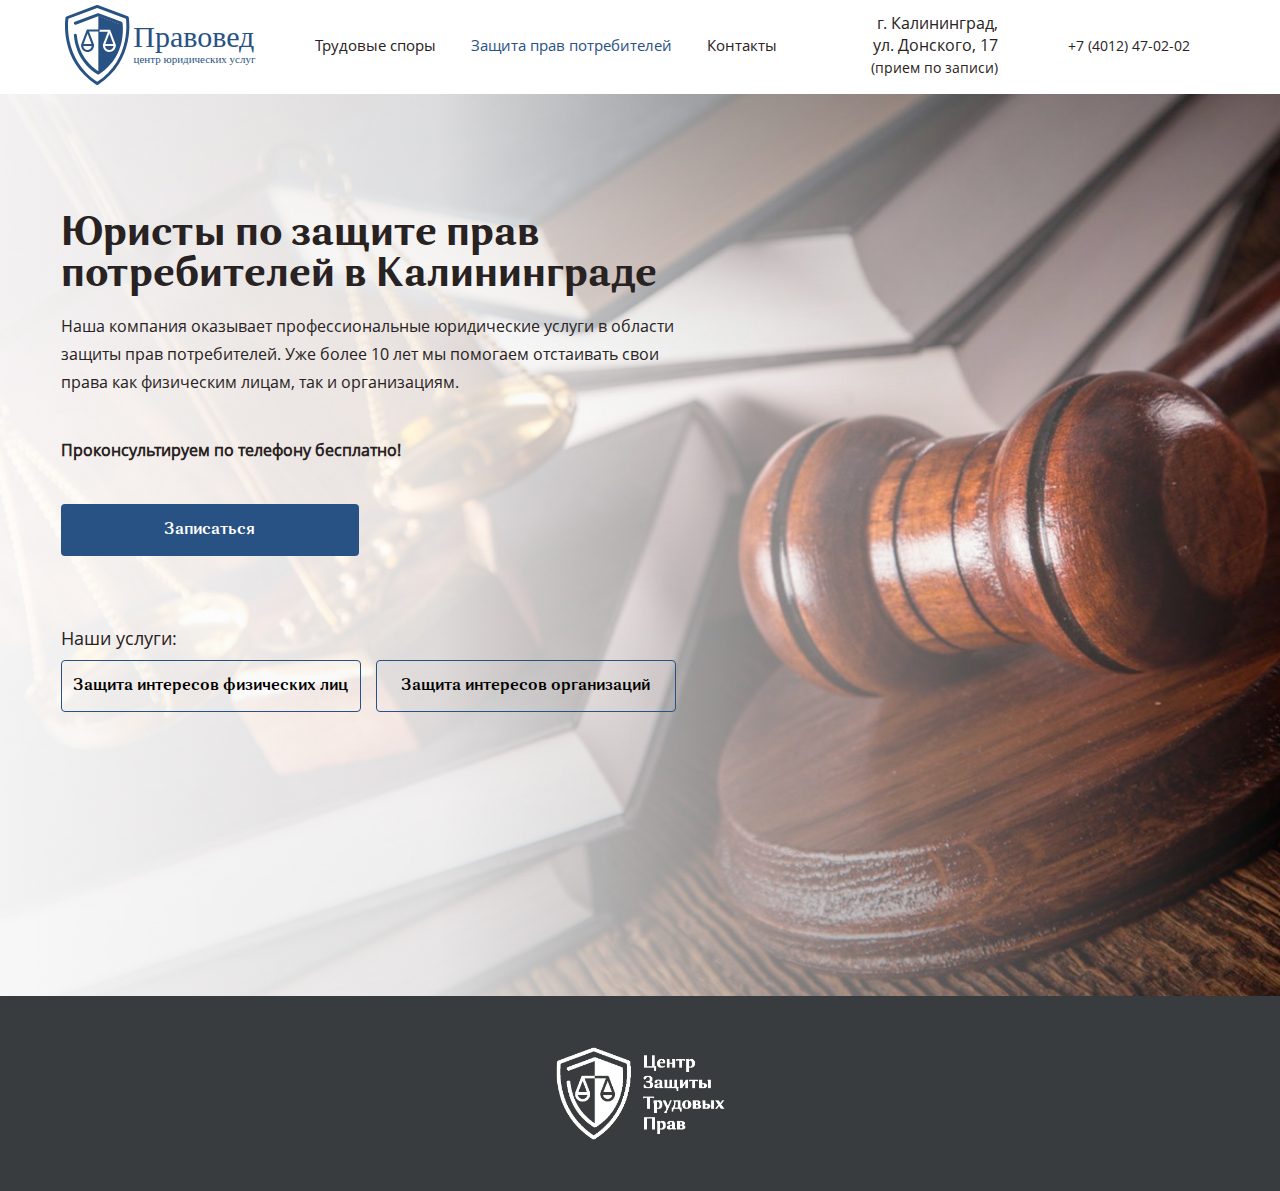
==== commit 376c35c1: "Add files via upload" ====
--- a/protection.html
+++ b/protection.html
@@ -319,7 +319,9 @@
 
     <section id="price" class="price price--protection _dn">
       <div class="container">
-        <h2 class="price__title">Права покупателей</h2>
+        <h2 class="review__header price__title">
+          <span>Права покупателей</span>
+        </h2>
         <div class="price__text company__info">
           Мы защищаем права покупателя. Вот какими документами оперируем в своей практике:
         </div>
@@ -339,7 +341,9 @@
         </div>
       </div>
       <div class="container container--false">
-        <h2 class="price__title">Права продавца</h2>
+        <h2 class="review__header price__title">
+          <span>Права продавца</span>
+        </h2>
         <div class="company__item">
           <ul class="company__list">
             <li>При информировании потребителей: самостоятельно решить, каким образом это сделать. Способы минимизации
--- a/css/style.css
+++ b/css/style.css
@@ -1,3 +1,8 @@
+:root {
+	--color-main: #295284;
+  --color-main-hovered: #224672;
+}
+
 @font-face {
 	font-family: 'Roboto';
 	src: url('../fonts/Roboto-Medium.woff2') format('woff2'), url('../fonts/Roboto-Medium.woff') format('woff');
@@ -108,7 +113,7 @@
 }
 
 .active-page {
-	color: #cf3434;
+	color: var(--color-main);
 }
 
 @media screen and (max-width: 1260px) {
@@ -171,7 +176,7 @@
 	align-items: center;
 	justify-content: center;
 	width: 120px;
-	min-width: 120px;
+	min-width: 200px;
 	margin-right: 54px;
 }
 
@@ -278,7 +283,7 @@
 
 @media (min-width: 991px) {
 	.header__nav li a:hover {
-		color: #cf3434;
+		color: var(--color-main);
 	}
 }
 
@@ -351,7 +356,7 @@
 
 @media (min-width: 991px) {
 	.header__tel:hover {
-		color: #b12a2a;
+		color: var(--color-main-hovered);
 	}
 }
 
@@ -523,7 +528,7 @@
 	height: 52px;
 	color: #fff;
 	border-radius: 4px;
-	background-color: #cf3434;
+	background-color: var(--color-main);
 	font-weight: 600;
 	font-family: 'Orchidea Pro';
 	font-size: 16px;
@@ -538,8 +543,8 @@
 }
 
 @media (min-width: 991px) {
-	.showcase__btn:hover {
-		background-color: #b12a2a;
+	.showcase__btn:not(.showcase__btns-wrapper .showcase__btn):hover {
+		background-color: var(--color-main-hovered) !important;
 	}
 }
 
@@ -600,7 +605,7 @@
 	display: block;
 	height: 3px;
 	width: 115%;
-	background-color: #cf3535;
+	background-color: var(--color-main);
 	position: absolute;
 	top: 50%;
 	right: 0;
@@ -759,7 +764,7 @@
 	width: 20px;
 	height: 20px;
 	min-width: 20px;
-	border: 3px solid #cf3434;
+	border: 3px solid var(--color-main);
 	margin-right: 35px;
 	transform: translateY(4px);
 }
@@ -816,7 +821,7 @@
 	height: 3px;
 	width: 100%;
 	left: 0;
-	background: #cf3535;
+	background: var(--color-main);
 }
 
 .service__header span {
@@ -972,7 +977,7 @@
 	height: 2px;
 	min-width: 17px;
 	border-radius: 3px;
-	background-color: #cf3434;
+	background-color: var(--color-main);
 	margin-right: 12px;
 	transform: translateY(12px);
 }
@@ -1054,7 +1059,7 @@
 	top: -15px;
 	right: 0;
 	border-radius: 4px;
-	background-color: #cf3434;
+	background-color: var(--color-main);
 	padding: 40px;
 	max-width: 524px;
 	font-family: 'Orchidea Pro';
@@ -1125,7 +1130,7 @@
 	display: block;
 	height: 3px;
 	width: 112%;
-	background-color: #cf3535;
+	background-color: var(--color-main);
 	position: absolute;
 	top: 50%;
 	right: 0;
@@ -1256,7 +1261,7 @@
 	width: 161px;
 	height: 52px;
 	border-radius: 4px;
-	background-color: #cf3434;
+	background-color: var(--color-main);
 	display: flex;
 	align-items: center;
 	justify-content: center;
@@ -1269,7 +1274,7 @@
 
 @media (min-width: 991px) {
 	.work__btn:hover {
-		background: #b12a2a;
+		background: var(--color-main-hovered);
 	}
 }
 
@@ -1437,7 +1442,7 @@
 
 @media (min-width: 991px) {
 	.faq__header:hover .faq__strong svg g {
-		stroke: #b12a2a;
+		stroke: var(--color-main-hovered);
 	}
 }
 
@@ -1542,7 +1547,7 @@
 	top: 50%;
 	transform: translate(0, -50%);
 	left: -10%;
-	background: #cf3535;
+	background: var(--color-main);
 }
 
 @media screen and (max-width: 767px) {
@@ -1662,11 +1667,14 @@
 	min-width: 660px;
 	width: 660px;
 	height: 400px;
-	display: flex;
-	align-items: center;
-	justify-content: center;
-	background: url(../images/map.webp) no-repeat;
-	background-position: center center;
+  display: flex;
+  justify-content: center;
+  align-items: center;
+	/* background: url(../images/map.webp) no-repeat; */
+}
+
+#map {
+  display: none;
 }
 
 @media screen and (max-width: 1260px) {
@@ -1733,12 +1741,12 @@
 	display: block;
 	font-size: 16px;
 	margin-bottom: 30px;
-	color: #cf3434;
+	color: var(--color-main);
 }
 
 @media (min-width: 991px) {
 	.contacts__tel:hover {
-		color: #b12a2a;
+		color: var(--color-main-hovered);
 	}
 }
 
@@ -1751,12 +1759,12 @@
 .contacts__mail {
 	font-size: 16px;
 	display: block;
-	color: #cf3434;
+	color: var(--color-main);
 }
 
 @media (min-width: 991px) {
 	.contacts__mail:hover {
-		color: #b12a2a;
+		color: var(--color-main-hovered);
 	}
 }
 
@@ -1770,12 +1778,6 @@
 	display: flex;
 	align-items: flex-start;
 	justify-content: space-between;
-}
-
-@media screen and (max-width: 767px) {
-	.footer__items {
-		display: block;
-	}
 }
 
 .footer__logo {
@@ -1827,7 +1829,7 @@
 
 @media (min-width: 991px) {
 	.footer__nav li a:hover {
-		color: #cf3434;
+		color: var(--color-main);
 	}
 }
 
@@ -1903,7 +1905,7 @@
 	border-radius: 7px;
 	cursor: pointer;
 	text-align: center;
-	background: #cf3434;
+	background: var(--color-main);
 	font-family: 'Orchidea Pro', Arial, sans-serif;
 }
 .popup-success {
@@ -1918,7 +1920,7 @@
 	margin-bottom: 10px;
 	font-family: Arial, sans-serif;
 	font-size: 14px;
-	color: #cf3434;
+	color: var(--color-main);
 	text-align: center;
 }
 .close-btn {
@@ -1933,7 +1935,7 @@
 	border-radius: 7px;
 	cursor: pointer;
 	text-align: center;
-	background: #cf3434;
+	background: var(--color-main);
 	font-family: 'Orchidea Pro', Arial, sans-serif;
 	display: none;
 }
@@ -1955,7 +1957,7 @@
 	width: 6px;
 	height: 6px;
 	border-radius: 50%;
-	background: #cf3434;
+	background: var(--color-main);
 	margin: -3px 0 0 -3px;
 }
 .lds-roller div:nth-child(1) {
@@ -2112,12 +2114,12 @@
 }
 
 .company--mini-margins a {
-	color: #cf3434;
+	color: var(--color-main);
 	transition: 0.3s;
 }
 
 .company--mini-margins a:hover {
-	color: #b12a2a;
+	color: var(--color-main-hovered);
 }
 
 .service--mini-title .service__item-head {
@@ -2231,6 +2233,46 @@
 
 .protection .showcase__block {
 	max-width: 620px;
+}
+
+@media (min-width: 768px) {
+	.protection .price .container {
+		display: flex;
+		flex-direction: column;
+		align-items: center;
+	}
+	.protection .price .company__item {
+		display: flex;
+		flex-direction: column;
+		min-width: auto;
+		max-width: 1000px;
+		width: 100%;
+	}
+	.protection .price__title {
+		align-self: stretch;
+		margin-bottom: 50px;
+	}
+	.protection .company__info.price__text--margin-top {
+		margin-bottom: 25px;
+		margin-top: 40px;
+		padding-left: 61px;
+	}
+	.protection .price .container--false {
+		display: none;
+	}
+}
+
+@media (max-width: 767px) {
+	.protection .company__info.price__text--margin-top {
+		padding-left: 41px;
+	}
+}
+
+@media (max-width: 430px) {
+	.protection .company__info.price__text--margin-top {
+		margin-bottom: 15px;
+		margin-top: 25px;
+	}
 }
 
 .showcase__block-btns {
@@ -2257,14 +2299,14 @@
 }
 
 .showcase__block-btns .showcase__btn {
-	border: 1px solid #cf3434;
+	border: 1px solid var(--color-main);
 	color: #000;
 	transition: 0.1s;
 	background: transparent;
 }
 
 .showcase__block-btns .showcase__btn--active {
-	background: #cf3434;
+	background: var(--color-main);
 	color: #fff;
 }
 
@@ -2312,20 +2354,52 @@
 }
 
 .protection .active-page {
-	color: #743b33;
+	color: var(--color-main);
 }
 
 .protection .showcase__btn {
-	background-color: #743b33;
+	background-color: var(--color-main);
 }
 
 .protection .showcase__block-btns .showcase__btn {
 	background: transparent;
-  border: 1px solid #743b33;
+	border: 1px solid var(--color-main);
 }
 
 .protection .showcase__block-btns .showcase__btn--active {
-	background: #743b33;
+	background: var(--color-main);
+}
+
+.footer__nav {
+  display: none;
+}
+
+.footer__items {
+  justify-content: center;
+}
+
+@media (max-width: 500px) {
+  .header__logo {
+    min-width: 180px;
+  }
+}
+
+@media (max-width: 450px) {
+  .header__logo {
+    min-width: 160px;
+  }
+}
+
+@media (max-width: 410px) {
+  .header__logo {
+    min-width: 140px;
+  }
+}
+
+@media (max-width: 390px) {
+  .header__logo {
+    min-width: 0px;
+  }
 }
 
 /* SCROLLBAR */
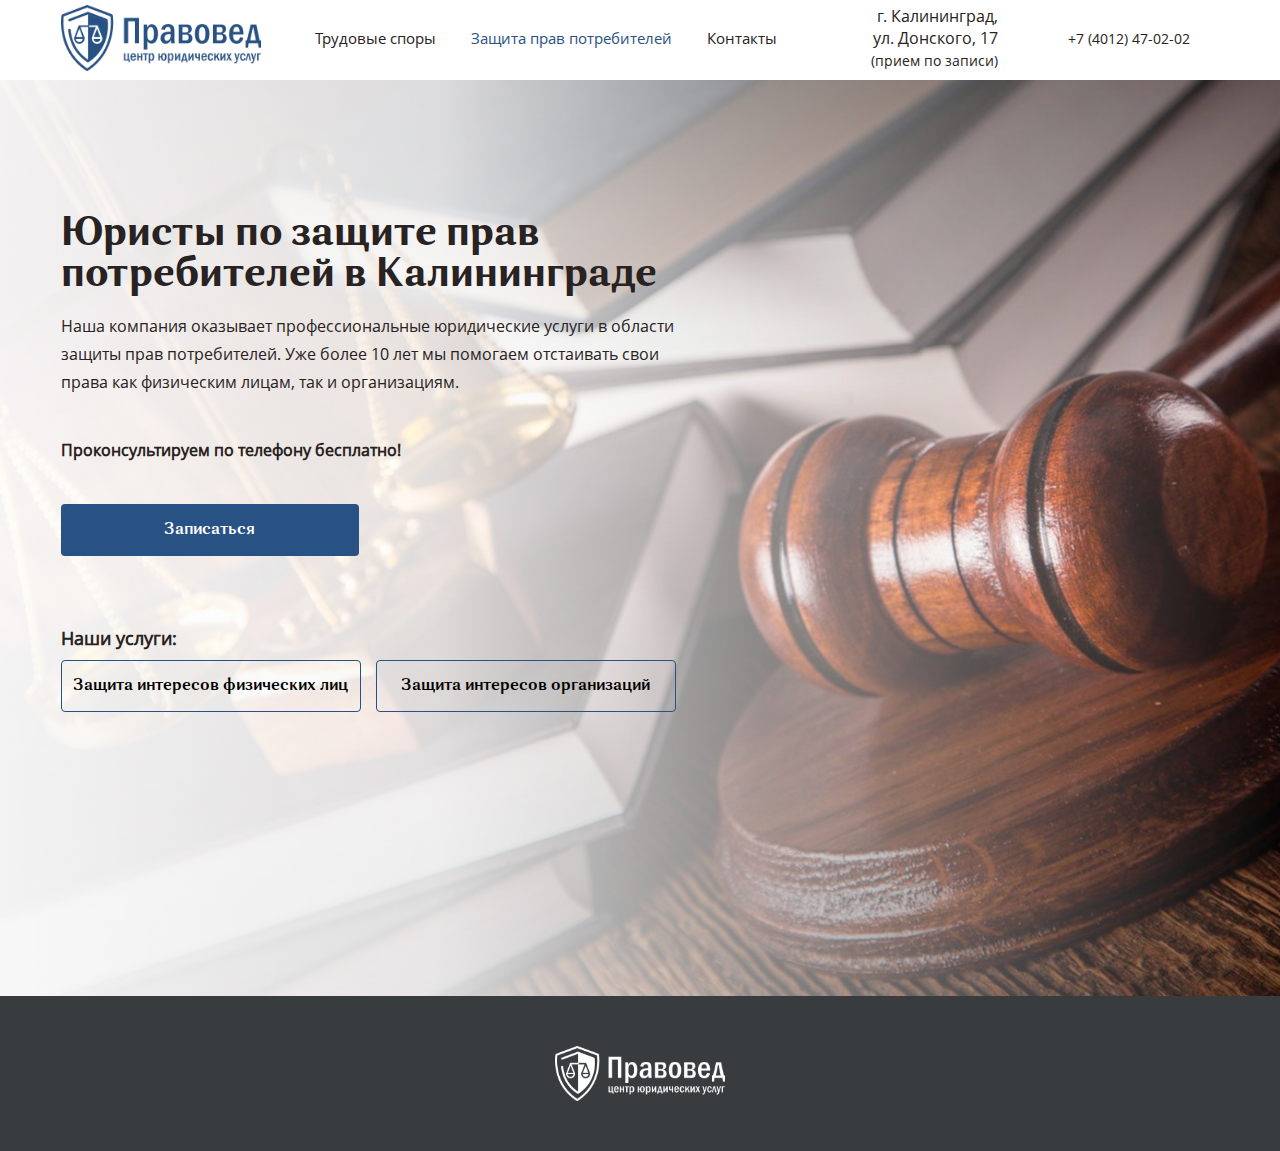
==== commit 301a447b: "Add files via upload" ====
--- a/protection.html
+++ b/protection.html
@@ -31,14 +31,14 @@
   <meta property="og:type" content="website">
   <meta property="og:title" content="Юридический центр Правовед - юристы по трудовому праву в Калининграде">
   <meta property="og:description" content="Юристы в сфере трудового права: увольнение, восстановление, отпуска">
-  <meta property="og:image" content="https://trud-kaliningrad.ru/images/logo.svg">
+  <meta property="og:image" content="https://trud-kaliningrad.ru/images/logo2.png">
 
   <meta name="twitter:card" content="summary_large_image">
   <meta property="twitter:domain" content="trud-kaliningrad.ru">
   <meta property="twitter:url" content="https://trud-kaliningrad.ru/">
   <meta name="twitter:title" content="Юридический центр Правовед - юристы по трудовому праву в Калининграде">
   <meta name="twitter:description" content="Юристы в сфере трудового права: увольнение, восстановление, отпуска">
-  <meta name="twitter:image" content="https://trud-kaliningrad.ru/images/logo.svg">
+  <meta name="twitter:image" content="https://trud-kaliningrad.ru/images/logo2.png">
 
   <!-- Yandex.Metrika counter -->
   <script type="text/javascript">
@@ -64,13 +64,13 @@
 
 <body class="protection">
   <noscript>
-    <div><img src="watch/88065007" style="position:absolute; left:-9999px;" alt=""></div>
+    <div><img src="https://mc.yandex.ru/watch/88065007" style="position:absolute; left:-9999px;" alt=""></div>
   </noscript>
   <div class="wrapper animsition">
     <div class="header">
       <div class="container">
         <div class="header__items">
-          <a href="index.htm" class="header__logo"><img src="images/logo.svg" alt=""></a>
+          <a href="index.htm" class="header__logo"><img src="images/logo2.png" alt=""></a>
           <div class="header__item">
             <ul class="header__nav">
               <li><a class="animsition-link" href="index.html">Трудовые споры</a></li>
@@ -721,7 +721,8 @@
             <a href="mailto:jurist@trud-kaliningrad.ru" class="contacts__mail">jurist@trud-kaliningrad.ru</a>
           </div>
           <div class="contacts__map container-fluid">
-            <div id="map"></div>
+            <script type="text/javascript" charset="utf-8" async
+              src="https://api-maps.yandex.ru/services/constructor/1.0/js/?um=constructor%3Aba6948c4a98c095b0e1762c11766a869909923723d99fddaa9b653482cdadbd5&amp;width=100%25&amp;height=100%&amp;lang=ru_RU&amp;scroll=true"></script>
           </div>
         </div>
       </div>
@@ -730,7 +731,7 @@
     <div class="footer">
       <div class="container">
         <div class="footer__items">
-          <a href="#" class="footer__logo"><img src="images/logo-footer.webp" alt=""></a>
+          <a href="#" class="footer__logo"><img src="images/logo-footer2.png" alt=""></a>
           <ul class="footer__nav">
             <li><a class="animsition-link" href="index.html">Трудовые споры</a></li>
             <li><a class="animsition-link active-page" href="protection.html">Защита прав потребителей</a></li>
@@ -782,22 +783,23 @@
     <div class="close-btn popup-close">Закрыть</div>
   </div>
 
+  <a href="#modal3" class="js-feedback2 hidden">#</a>
+
+  <div class="popup mfp-hide" id="modal3">
+    <div class="popup_header">
+      <div class="x-btn" title="Close">×</div>
+    </div>
+    <div class="popup_content">
+      Выберите один из двух разделов в списке наших услуг, чтобы ознакомиться с сайтом
+    </div>
+    <div class="close-btn popup-close">Закрыть</div>
+  </div>
+
   <script src="libs/jquery/jquery-3.2.1.min.js"></script>
   <script src="libs/jquery.magnific-popup.js" type="text/javascript"></script>
   <script src="libs/jquery.maskedinput.min.js"></script>
   <script src="js/main.js"></script>
   <script src="libs/site.js"></script>
-
-  <script>
-    setTimeout(function () {
-      var elem = document.createElement("script");
-      elem.type = "text/javascript";
-      elem.src =
-        "https://api-maps.yandex.ru/services/constructor/1.0/js/?um=constructor%3A6d745280771e7a4d2c88b1f30ea80df94840886dc62e90fa0bb32129157515e5&amp;id=map&amp;width=100%&amp;height=100%&amp;lang=ru_RU&amp;scroll=false";
-      var div = document.getElementById("map");
-      div.after(elem);
-    }, 4000);
-  </script>
 </body>
 
 </html>--- a/css/style.css
+++ b/css/style.css
@@ -2165,11 +2165,7 @@
 	}
 }
 
-.showcase__btns-title {
-	font-family: 'Orchidea Pro', Arial, sans-serif;
-}
-
-.showcase__btns-title {
+.showcase__block-btns-title {
 	font-weight: bold;
 	font-size: 24px;
 	margin-bottom: 15px;
@@ -2340,6 +2336,29 @@
 	gap: 15px;
 	flex-wrap: wrap;
 	justify-content: center;
+  animation: btns 3s infinite;
+}
+
+.showcase__btns-wrapper.no-anim {
+  animation: 0;
+}
+
+@keyframes btns {
+  0% {
+    transform: translateX(0);
+  }
+  5% {
+    transform: translateX(10px);
+  }
+  10% {
+    transform: translateX(-8px);
+  }
+  15% {
+    transform: translateX(5px);
+  }
+  20% {
+    transform: translateX(0);
+  }
 }
 
 .showcase__block-btns {
@@ -2399,7 +2418,33 @@
 @media (max-width: 390px) {
   .header__logo {
     min-width: 0px;
+    max-width: 120px; 
+    width: 100%;
   }
+  .header__logo img {
+    max-width: 100%;
+    width: 100% !important;
+  }
+}
+
+.hidden {
+  width: 0;
+  height: 0;
+  overflow: hidden;
+  position: absolute;
+  top: 0;
+  left: 0;
+  visibility: hidden;
+}
+
+#modal3 .popup_content {
+  flex: 1 0 auto;
+  display: flex;
+  align-items: center;
+}
+
+#modal3 {
+  min-height: 150px;
 }
 
 /* SCROLLBAR */
